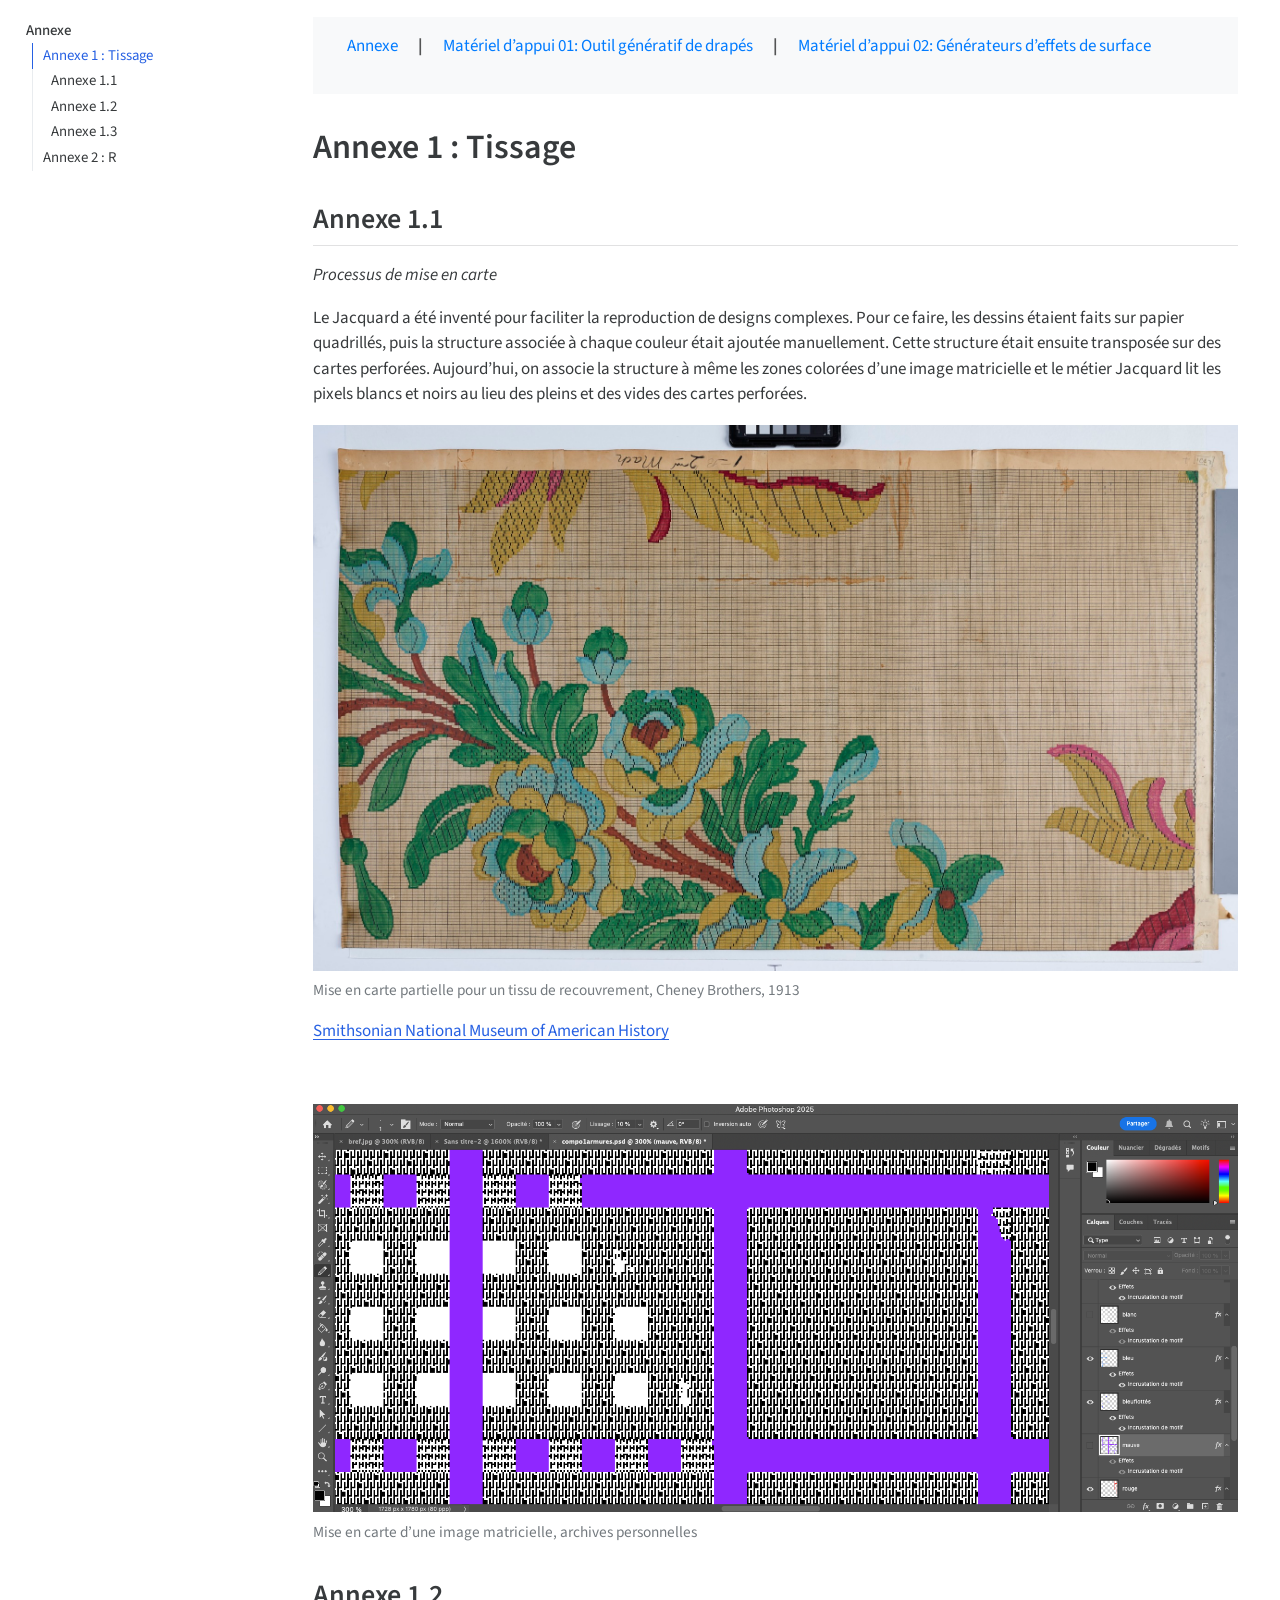
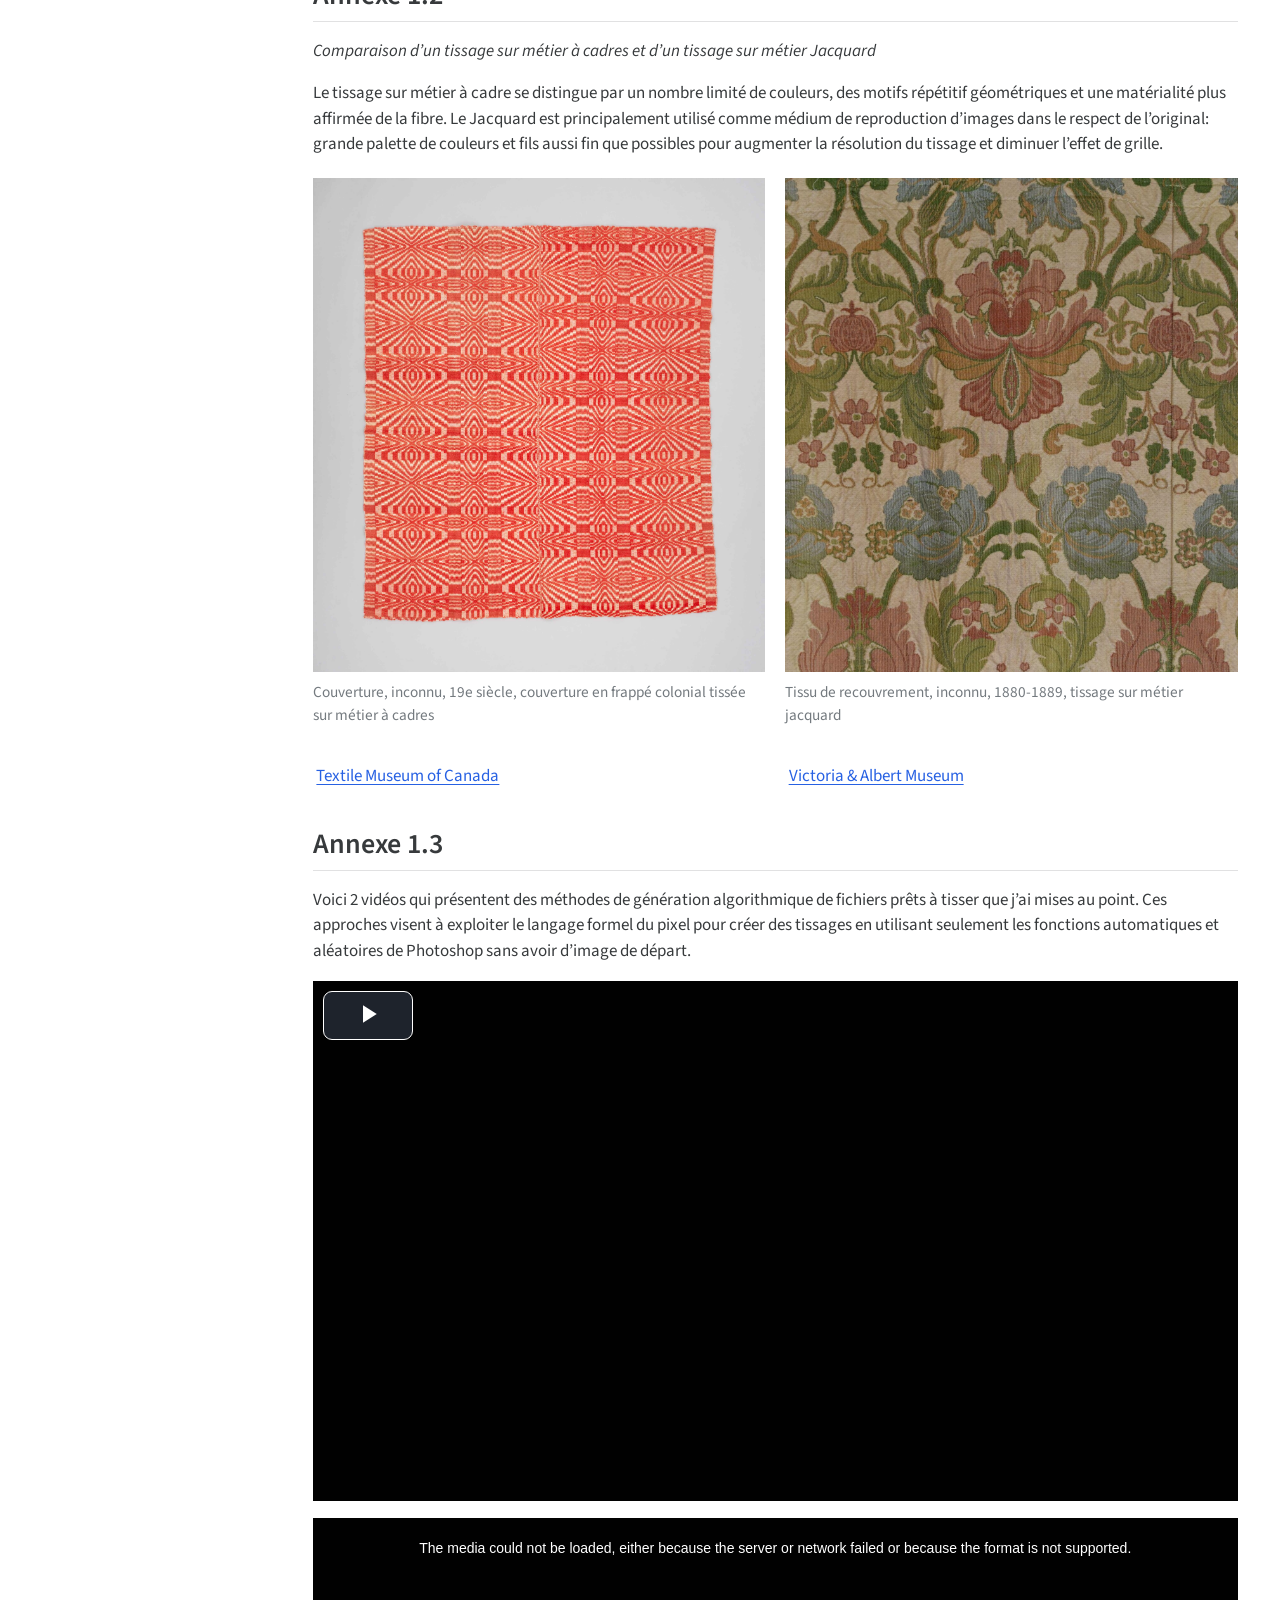
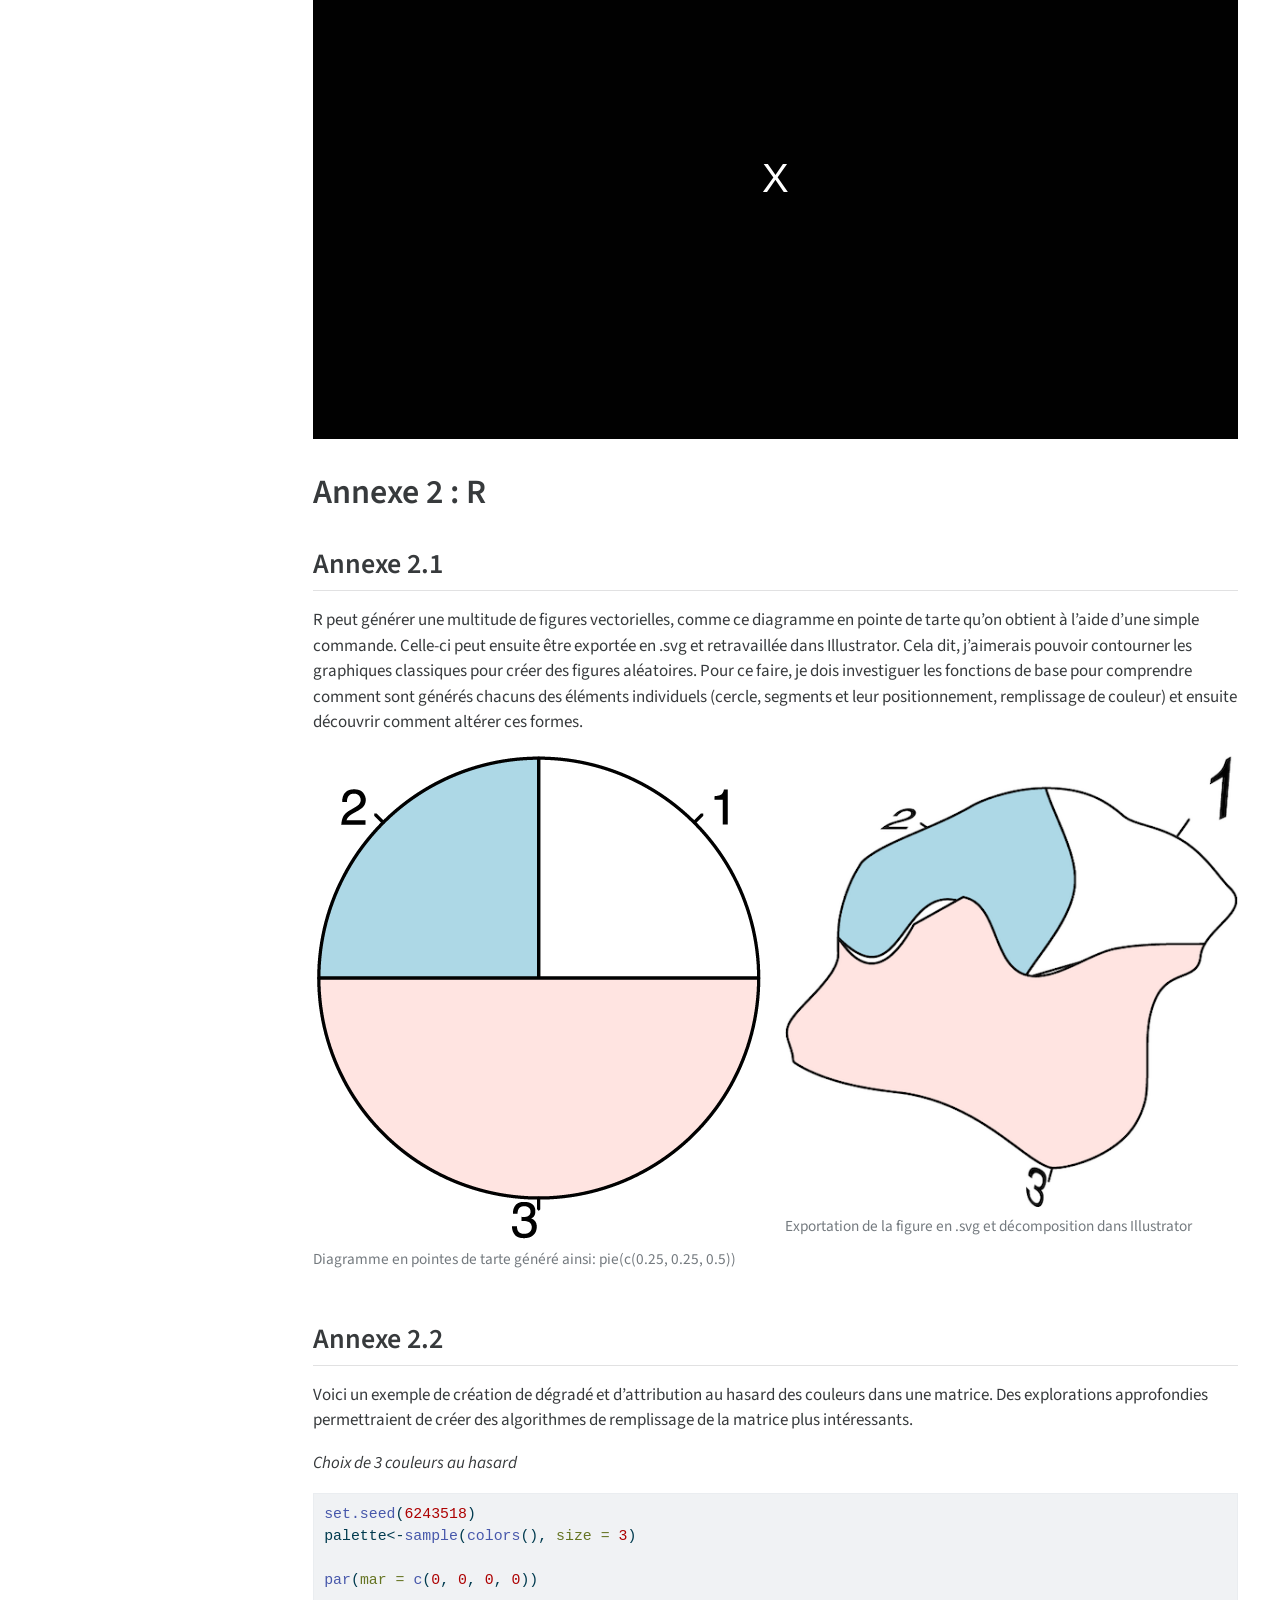
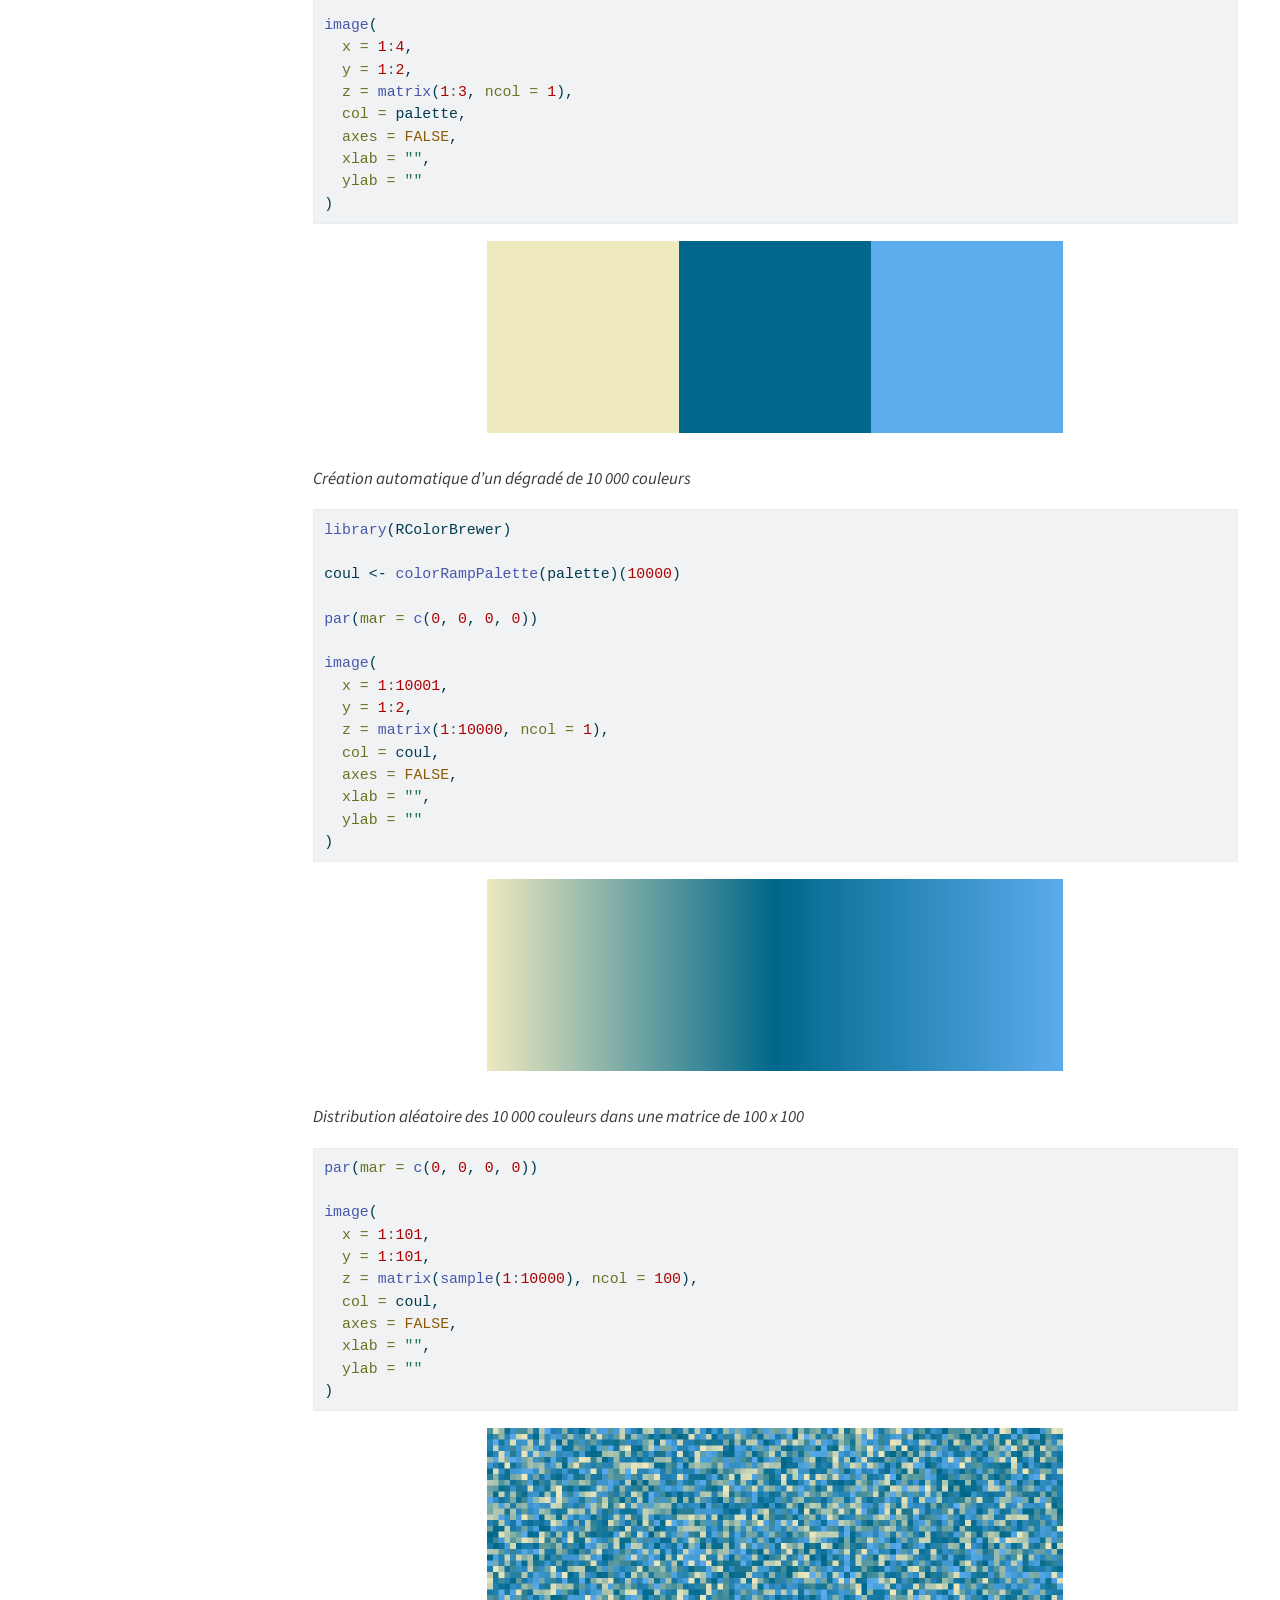
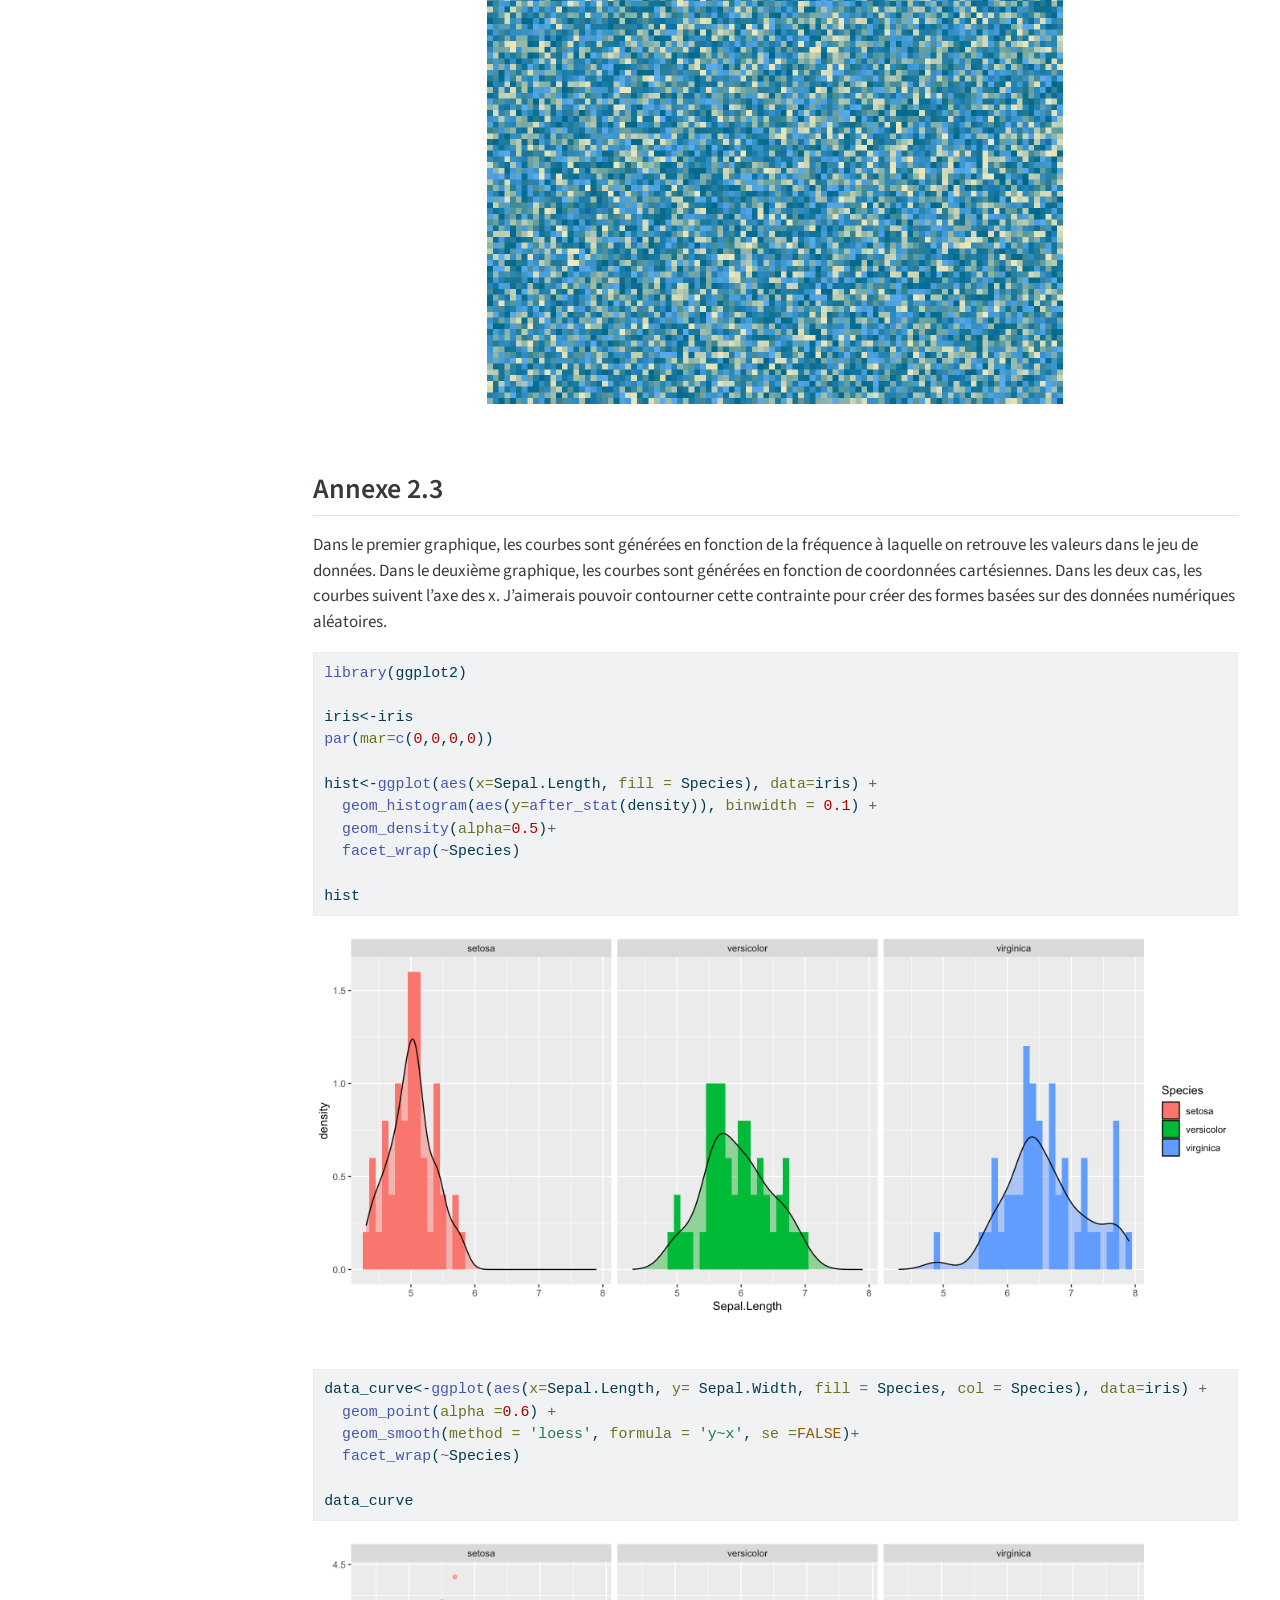
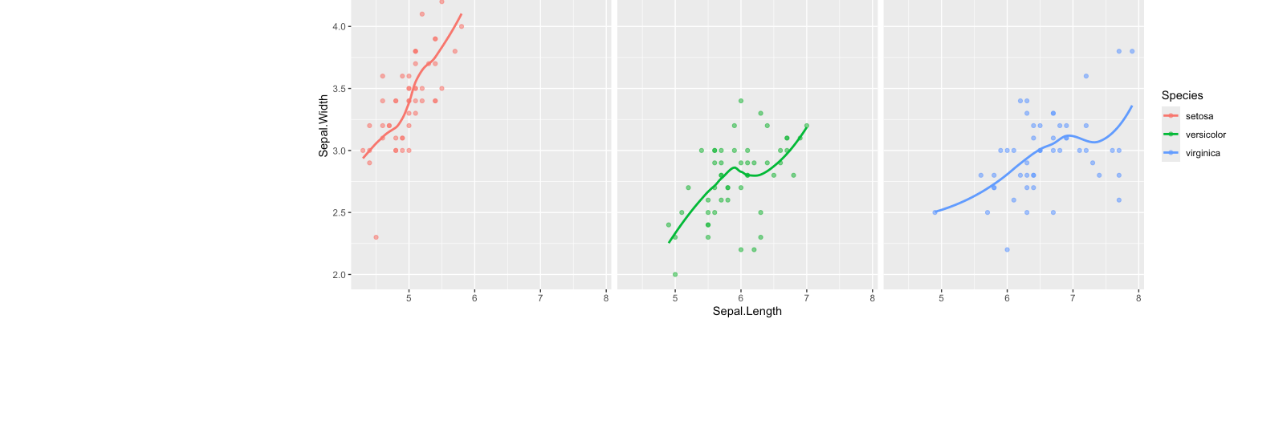
==== index.html @ 29ac8bb2 "2 nouvelles pages" ====
<!DOCTYPE html>
<html xmlns="http://www.w3.org/1999/xhtml" lang="en" xml:lang="en"><head>

<meta charset="utf-8">
<meta name="generator" content="quarto-1.6.42">

<meta name="viewport" content="width=device-width, initial-scale=1.0, user-scalable=yes">


<title>index</title>
<style>
code{white-space: pre-wrap;}
span.smallcaps{font-variant: small-caps;}
div.columns{display: flex; gap: min(4vw, 1.5em);}
div.column{flex: auto; overflow-x: auto;}
div.hanging-indent{margin-left: 1.5em; text-indent: -1.5em;}
ul.task-list{list-style: none;}
ul.task-list li input[type="checkbox"] {
  width: 0.8em;
  margin: 0 0.8em 0.2em -1em; /* quarto-specific, see https://github.com/quarto-dev/quarto-cli/issues/4556 */ 
  vertical-align: middle;
}
/* CSS for syntax highlighting */
pre > code.sourceCode { white-space: pre; position: relative; }
pre > code.sourceCode > span { line-height: 1.25; }
pre > code.sourceCode > span:empty { height: 1.2em; }
.sourceCode { overflow: visible; }
code.sourceCode > span { color: inherit; text-decoration: inherit; }
div.sourceCode { margin: 1em 0; }
pre.sourceCode { margin: 0; }
@media screen {
div.sourceCode { overflow: auto; }
}
@media print {
pre > code.sourceCode { white-space: pre-wrap; }
pre > code.sourceCode > span { display: inline-block; text-indent: -5em; padding-left: 5em; }
}
pre.numberSource code
  { counter-reset: source-line 0; }
pre.numberSource code > span
  { position: relative; left: -4em; counter-increment: source-line; }
pre.numberSource code > span > a:first-child::before
  { content: counter(source-line);
    position: relative; left: -1em; text-align: right; vertical-align: baseline;
    border: none; display: inline-block;
    -webkit-touch-callout: none; -webkit-user-select: none;
    -khtml-user-select: none; -moz-user-select: none;
    -ms-user-select: none; user-select: none;
    padding: 0 4px; width: 4em;
  }
pre.numberSource { margin-left: 3em;  padding-left: 4px; }
div.sourceCode
  {   }
@media screen {
pre > code.sourceCode > span > a:first-child::before { text-decoration: underline; }
}
</style>


<script src="index_files/libs/clipboard/clipboard.min.js"></script>
<script src="index_files/libs/quarto-html/quarto.js"></script>
<script src="index_files/libs/quarto-html/popper.min.js"></script>
<script src="index_files/libs/quarto-html/tippy.umd.min.js"></script>
<script src="index_files/libs/quarto-html/anchor.min.js"></script>
<link href="index_files/libs/quarto-html/tippy.css" rel="stylesheet">
<link href="index_files/libs/quarto-html/quarto-syntax-highlighting-2f5df379a58b258e96c21c0638c20c03.css" rel="stylesheet" id="quarto-text-highlighting-styles">
<script src="index_files/libs/bootstrap/bootstrap.min.js"></script>
<link href="index_files/libs/bootstrap/bootstrap-icons.css" rel="stylesheet">
<link href="index_files/libs/bootstrap/bootstrap-10daa034703793678e481cc8cee6d76f.min.css" rel="stylesheet" append-hash="true" id="quarto-bootstrap" data-mode="light">
<script src="index_files/libs/quarto-contrib/videojs/video.min.js"></script>
<link href="index_files/libs/quarto-contrib/videojs/video-js.css" rel="stylesheet">


<link rel="stylesheet" href="styles.css">
</head>

<body>

<div id="quarto-content" class="page-columns page-rows-contents page-layout-full toc-left">
<div id="quarto-sidebar-toc-left" class="sidebar toc-left">
  <nav id="TOC" role="doc-toc" class="toc-active">
    <h2 id="toc-title">Annexe</h2>
   
  <ul class="collapse">
  <li><a href="#annexe-1-tissage" id="toc-annexe-1-tissage" class="nav-link active" data-scroll-target="#annexe-1-tissage">Annexe 1 : Tissage</a>
  <ul class="collapse">
  <li><a href="#annexe-1.1" id="toc-annexe-1.1" class="nav-link" data-scroll-target="#annexe-1.1">Annexe 1.1</a></li>
  <li><a href="#annexe-1.2" id="toc-annexe-1.2" class="nav-link" data-scroll-target="#annexe-1.2">Annexe 1.2</a></li>
  <li><a href="#annexe-1.3" id="toc-annexe-1.3" class="nav-link" data-scroll-target="#annexe-1.3">Annexe 1.3</a></li>
  </ul></li>
  <li><a href="#annexe-2-r" id="toc-annexe-2-r" class="nav-link" data-scroll-target="#annexe-2-r">Annexe 2 : R</a>
  <ul class="collapse">
  <li><a href="#annexe-2.1" id="toc-annexe-2.1" class="nav-link" data-scroll-target="#annexe-2.1">Annexe 2.1</a></li>
  <li><a href="#annexe-2.2" id="toc-annexe-2.2" class="nav-link" data-scroll-target="#annexe-2.2">Annexe 2.2</a></li>
  <li><a href="#annexe-2.3" id="toc-annexe-2.3" class="nav-link" data-scroll-target="#annexe-2.3">Annexe 2.3</a></li>
  </ul></li>
  </ul>
</nav>
</div>
<div id="quarto-margin-sidebar" class="sidebar margin-sidebar zindex-bottom">
</div>
<main class="content column-page-right" id="quarto-document-content">




<div class="navbar">
<p><a href="index.html">Annexe</a> | <a href="drapes.html">Matériel d’appui 01: Outil génératif de drapés</a> | <a href="motifs.html">Matériel d’appui 02: Générateurs d’effets de surface</a></p>
</div>
<section id="annexe-1-tissage" class="level1">
<h1>Annexe 1 : Tissage</h1>
<section id="annexe-1.1" class="level2">
<h2 class="anchored" data-anchor-id="annexe-1.1">Annexe 1.1</h2>
<p><em>Processus de mise en carte</em></p>
<p>Le Jacquard a été inventé pour faciliter la reproduction de designs complexes. Pour ce faire, les dessins étaient faits sur papier quadrillés, puis la structure associée à chaque couleur était ajoutée manuellement. Cette structure était ensuite transposée sur des cartes perforées. Aujourd’hui, on associe la structure à même les zones colorées d’une image matricielle et le métier Jacquard lit les pixels blancs et noirs au lieu des pleins et des vides des cartes perforées.</p>
<div class="quarto-figure quarto-figure-center">
<figure class="figure">
<p><img src="data/CheneyBrothers_Carton.jpg" class="img-fluid figure-img"></p>
<figcaption>Mise en carte partielle pour un tissu de recouvrement, Cheney Brothers, 1913</figcaption>
</figure>
</div>
<p><a href="https://americanhistory.si.edu/collections/object/nmah_644406" target="_blank">Smithsonian National Museum of American History</a></p>
<p><br></p>
<div class="quarto-figure quarto-figure-center">
<figure class="figure">
<p><img src="data/bref.png" class="img-fluid figure-img"></p>
<figcaption>Mise en carte d’une image matricielle, archives personnelles</figcaption>
</figure>
</div>
</section>
<section id="annexe-1.2" class="level2">
<h2 class="anchored" data-anchor-id="annexe-1.2">Annexe 1.2</h2>
<p><em>Comparaison d’un tissage sur métier à cadres et d’un tissage sur métier Jacquard</em></p>
<p>Le tissage sur métier à cadre se distingue par un nombre limité de couleurs, des motifs répétitif géométriques et une matérialité plus affirmée de la fibre. Le Jacquard est principalement utilisé comme médium de reproduction d’images dans le respect de l’original: grande palette de couleurs et fils aussi fin que possibles pour augmenter la résolution du tissage et diminuer l’effet de grille.</p>
<div>

</div>
<div class="quarto-layout-panel" data-layout-ncol="2">
<div class="quarto-layout-row">
<div class="quarto-layout-cell" style="flex-basis: 50.0%;justify-content: flex-start;">
<div class="quarto-figure quarto-figure-center">
<figure class="figure">
<p><img src="data/overshot.png" class="img-fluid figure-img"></p>
<figcaption>Couverture, inconnu, 19e siècle, couverture en frappé colonial tissée sur métier à cadres</figcaption>
</figure>
</div>
</div>
<div class="quarto-layout-cell" style="flex-basis: 50.0%;justify-content: flex-start;">
<div class="quarto-figure quarto-figure-center">
<figure class="figure">
<p><img src="data/jacquard.jpg" class="img-fluid figure-img"></p>
<figcaption>Tissu de recouvrement, inconnu, 1880-1889, tissage sur métier jacquard</figcaption>
</figure>
</div>
</div>
</div>
</div>
<div>

</div>
<div class="quarto-layout-panel" data-layout-ncol="2">
<div class="quarto-layout-row">
<div class="quarto-layout-cell" style="flex-basis: 50.0%;justify-content: flex-start;">
<p><a href="https://collections.textilemuseum.ca/collection/6618/" target="_blank">Textile Museum of Canada</a></p>
</div>
<div class="quarto-layout-cell" style="flex-basis: 50.0%;justify-content: flex-start;">
<p><a href="https://collections.vam.ac.uk/item/O270823/furnishing-fabric-unknown/" target="_blank">Victoria &amp; Albert Museum</a></p>
</div>
</div>
</div>
</section>
<section id="annexe-1.3" class="level2">
<h2 class="anchored" data-anchor-id="annexe-1.3">Annexe 1.3</h2>
<p>Voici 2 vidéos qui présentent des méthodes de génération algorithmique de fichiers prêts à tisser que j’ai mises au point. Ces approches visent à exploiter le langage formel du pixel pour créer des tissages en utilisant seulement les fonctions automatiques et aléatoires de Photoshop sans avoir d’image de départ.</p>
<div class="quarto-video"><video id="video_shortcode_videojs_video1" class="video-js vjs-default-skin vjs-fluid" controls="" preload="auto" data-setup="{}" title=""><source src="data/bref_algo1.mp4"></video></div>
<div class="quarto-video"><video id="video_shortcode_videojs_video2" class="video-js vjs-default-skin vjs-fluid" controls="" preload="auto" data-setup="{}" title=""><source src="data/bref_algo2.mp4"></video></div>
</section>
</section>
<section id="annexe-2-r" class="level1">
<h1>Annexe 2 : R</h1>
<section id="annexe-2.1" class="level2">
<h2 class="anchored" data-anchor-id="annexe-2.1">Annexe 2.1</h2>
<p>R peut générer une multitude de figures vectorielles, comme ce diagramme en pointe de tarte qu’on obtient à l’aide d’une simple commande. Celle-ci peut ensuite être exportée en .svg et retravaillée dans Illustrator. Cela dit, j’aimerais pouvoir contourner les graphiques classiques pour créer des figures aléatoires. Pour ce faire, je dois investiguer les fonctions de base pour comprendre comment sont générés chacuns des éléments individuels (cercle, segments et leur positionnement, remplissage de couleur) et ensuite découvrir comment altérer ces formes.</p>
<div>

</div>
<div class="quarto-layout-panel" data-layout-ncol="2">
<div class="quarto-layout-row">
<div class="quarto-layout-cell" style="flex-basis: 50.0%;justify-content: flex-start;">
<div class="quarto-figure quarto-figure-center">
<figure class="figure">
<p><img src="data/Rplot_ok.png" class="img-fluid figure-img"></p>
<figcaption>Diagramme en pointes de tarte généré ainsi: pie(c(0.25, 0.25, 0.5))</figcaption>
</figure>
</div>
</div>
<div class="quarto-layout-cell" style="flex-basis: 50.0%;justify-content: flex-start;">
<div class="quarto-figure quarto-figure-center">
<figure class="figure">
<p><img src="data/Rplot.png" class="img-fluid figure-img"></p>
<figcaption>Exportation de la figure en .svg et décomposition dans Illustrator</figcaption>
</figure>
</div>
</div>
</div>
</div>
</section>
<section id="annexe-2.2" class="level2">
<h2 class="anchored" data-anchor-id="annexe-2.2">Annexe 2.2</h2>
<p>Voici un exemple de création de dégradé et d’attribution au hasard des couleurs dans une matrice. Des explorations approfondies permettraient de créer des algorithmes de remplissage de la matrice plus intéressants.</p>
<p><em>Choix de 3 couleurs au hasard</em></p>
<div class="cell" data-layout-align="center">
<div class="sourceCode cell-code" id="cb1"><pre class="sourceCode r code-with-copy"><code class="sourceCode r"><span id="cb1-1"><a href="#cb1-1" aria-hidden="true" tabindex="-1"></a><span class="fu">set.seed</span>(<span class="dv">6243518</span>)</span>
<span id="cb1-2"><a href="#cb1-2" aria-hidden="true" tabindex="-1"></a>palette<span class="ot">&lt;-</span><span class="fu">sample</span>(<span class="fu">colors</span>(), <span class="at">size =</span> <span class="dv">3</span>)</span>
<span id="cb1-3"><a href="#cb1-3" aria-hidden="true" tabindex="-1"></a></span>
<span id="cb1-4"><a href="#cb1-4" aria-hidden="true" tabindex="-1"></a><span class="fu">par</span>(<span class="at">mar =</span> <span class="fu">c</span>(<span class="dv">0</span>, <span class="dv">0</span>, <span class="dv">0</span>, <span class="dv">0</span>))</span>
<span id="cb1-5"><a href="#cb1-5" aria-hidden="true" tabindex="-1"></a></span>
<span id="cb1-6"><a href="#cb1-6" aria-hidden="true" tabindex="-1"></a><span class="fu">image</span>(                              </span>
<span id="cb1-7"><a href="#cb1-7" aria-hidden="true" tabindex="-1"></a>  <span class="at">x =</span> <span class="dv">1</span><span class="sc">:</span><span class="dv">4</span>,   </span>
<span id="cb1-8"><a href="#cb1-8" aria-hidden="true" tabindex="-1"></a>  <span class="at">y =</span> <span class="dv">1</span><span class="sc">:</span><span class="dv">2</span>, </span>
<span id="cb1-9"><a href="#cb1-9" aria-hidden="true" tabindex="-1"></a>  <span class="at">z =</span> <span class="fu">matrix</span>(<span class="dv">1</span><span class="sc">:</span><span class="dv">3</span>, <span class="at">ncol =</span> <span class="dv">1</span>),                                   </span>
<span id="cb1-10"><a href="#cb1-10" aria-hidden="true" tabindex="-1"></a>  <span class="at">col =</span> palette,</span>
<span id="cb1-11"><a href="#cb1-11" aria-hidden="true" tabindex="-1"></a>  <span class="at">axes =</span> <span class="cn">FALSE</span>,</span>
<span id="cb1-12"><a href="#cb1-12" aria-hidden="true" tabindex="-1"></a>  <span class="at">xlab =</span> <span class="st">""</span>, </span>
<span id="cb1-13"><a href="#cb1-13" aria-hidden="true" tabindex="-1"></a>  <span class="at">ylab =</span> <span class="st">""</span></span>
<span id="cb1-14"><a href="#cb1-14" aria-hidden="true" tabindex="-1"></a>)</span></code><button title="Copy to Clipboard" class="code-copy-button"><i class="bi"></i></button></pre></div>
<div class="cell-output-display">
<div class="quarto-figure quarto-figure-center">
<figure class="figure">
<p><img src="index_files/figure-html/unnamed-chunk-1-1.png" class="img-fluid quarto-figure quarto-figure-center figure-img" width="576"></p>
</figure>
</div>
</div>
</div>
<p><em>Création automatique d’un dégradé de 10 000 couleurs</em></p>
<div class="cell" data-layout-align="center">
<div class="sourceCode cell-code" id="cb2"><pre class="sourceCode r code-with-copy"><code class="sourceCode r"><span id="cb2-1"><a href="#cb2-1" aria-hidden="true" tabindex="-1"></a><span class="fu">library</span>(RColorBrewer)</span>
<span id="cb2-2"><a href="#cb2-2" aria-hidden="true" tabindex="-1"></a></span>
<span id="cb2-3"><a href="#cb2-3" aria-hidden="true" tabindex="-1"></a>coul <span class="ot">&lt;-</span> <span class="fu">colorRampPalette</span>(palette)(<span class="dv">10000</span>)</span>
<span id="cb2-4"><a href="#cb2-4" aria-hidden="true" tabindex="-1"></a></span>
<span id="cb2-5"><a href="#cb2-5" aria-hidden="true" tabindex="-1"></a><span class="fu">par</span>(<span class="at">mar =</span> <span class="fu">c</span>(<span class="dv">0</span>, <span class="dv">0</span>, <span class="dv">0</span>, <span class="dv">0</span>))</span>
<span id="cb2-6"><a href="#cb2-6" aria-hidden="true" tabindex="-1"></a></span>
<span id="cb2-7"><a href="#cb2-7" aria-hidden="true" tabindex="-1"></a><span class="fu">image</span>(                              </span>
<span id="cb2-8"><a href="#cb2-8" aria-hidden="true" tabindex="-1"></a>  <span class="at">x =</span> <span class="dv">1</span><span class="sc">:</span><span class="dv">10001</span>,   </span>
<span id="cb2-9"><a href="#cb2-9" aria-hidden="true" tabindex="-1"></a>  <span class="at">y =</span> <span class="dv">1</span><span class="sc">:</span><span class="dv">2</span>, </span>
<span id="cb2-10"><a href="#cb2-10" aria-hidden="true" tabindex="-1"></a>  <span class="at">z =</span> <span class="fu">matrix</span>(<span class="dv">1</span><span class="sc">:</span><span class="dv">10000</span>, <span class="at">ncol =</span> <span class="dv">1</span>),                                  </span>
<span id="cb2-11"><a href="#cb2-11" aria-hidden="true" tabindex="-1"></a>  <span class="at">col =</span> coul,</span>
<span id="cb2-12"><a href="#cb2-12" aria-hidden="true" tabindex="-1"></a>  <span class="at">axes =</span> <span class="cn">FALSE</span>,</span>
<span id="cb2-13"><a href="#cb2-13" aria-hidden="true" tabindex="-1"></a>  <span class="at">xlab =</span> <span class="st">""</span>, </span>
<span id="cb2-14"><a href="#cb2-14" aria-hidden="true" tabindex="-1"></a>  <span class="at">ylab =</span> <span class="st">""</span></span>
<span id="cb2-15"><a href="#cb2-15" aria-hidden="true" tabindex="-1"></a>)</span></code><button title="Copy to Clipboard" class="code-copy-button"><i class="bi"></i></button></pre></div>
<div class="cell-output-display">
<div class="quarto-figure quarto-figure-center">
<figure class="figure">
<p><img src="index_files/figure-html/unnamed-chunk-2-1.png" class="img-fluid quarto-figure quarto-figure-center figure-img" width="576"></p>
</figure>
</div>
</div>
</div>
<p><em>Distribution aléatoire des 10 000 couleurs dans une matrice de 100 x 100</em></p>
<div class="cell" data-layout-align="center">
<div class="sourceCode cell-code" id="cb3"><pre class="sourceCode r code-with-copy"><code class="sourceCode r"><span id="cb3-1"><a href="#cb3-1" aria-hidden="true" tabindex="-1"></a><span class="fu">par</span>(<span class="at">mar =</span> <span class="fu">c</span>(<span class="dv">0</span>, <span class="dv">0</span>, <span class="dv">0</span>, <span class="dv">0</span>))</span>
<span id="cb3-2"><a href="#cb3-2" aria-hidden="true" tabindex="-1"></a></span>
<span id="cb3-3"><a href="#cb3-3" aria-hidden="true" tabindex="-1"></a><span class="fu">image</span>(                              </span>
<span id="cb3-4"><a href="#cb3-4" aria-hidden="true" tabindex="-1"></a>  <span class="at">x =</span> <span class="dv">1</span><span class="sc">:</span><span class="dv">101</span>,   </span>
<span id="cb3-5"><a href="#cb3-5" aria-hidden="true" tabindex="-1"></a>  <span class="at">y =</span> <span class="dv">1</span><span class="sc">:</span><span class="dv">101</span>, </span>
<span id="cb3-6"><a href="#cb3-6" aria-hidden="true" tabindex="-1"></a>  <span class="at">z =</span> <span class="fu">matrix</span>(<span class="fu">sample</span>(<span class="dv">1</span><span class="sc">:</span><span class="dv">10000</span>), <span class="at">ncol =</span> <span class="dv">100</span>),                                  </span>
<span id="cb3-7"><a href="#cb3-7" aria-hidden="true" tabindex="-1"></a>  <span class="at">col =</span> coul,</span>
<span id="cb3-8"><a href="#cb3-8" aria-hidden="true" tabindex="-1"></a>  <span class="at">axes =</span> <span class="cn">FALSE</span>,</span>
<span id="cb3-9"><a href="#cb3-9" aria-hidden="true" tabindex="-1"></a>  <span class="at">xlab =</span> <span class="st">""</span>, </span>
<span id="cb3-10"><a href="#cb3-10" aria-hidden="true" tabindex="-1"></a>  <span class="at">ylab =</span> <span class="st">""</span></span>
<span id="cb3-11"><a href="#cb3-11" aria-hidden="true" tabindex="-1"></a>)</span></code><button title="Copy to Clipboard" class="code-copy-button"><i class="bi"></i></button></pre></div>
<div class="cell-output-display">
<div class="quarto-figure quarto-figure-center">
<figure class="figure">
<p><img src="index_files/figure-html/unnamed-chunk-3-1.png" class="img-fluid quarto-figure quarto-figure-center figure-img" width="576"></p>
</figure>
</div>
</div>
</div>
</section>
<section id="annexe-2.3" class="level2">
<h2 class="anchored" data-anchor-id="annexe-2.3">Annexe 2.3</h2>
<p>Dans le premier graphique, les courbes sont générées en fonction de la fréquence à laquelle on retrouve les valeurs dans le jeu de données. Dans le deuxième graphique, les courbes sont générées en fonction de coordonnées cartésiennes. Dans les deux cas, les courbes suivent l’axe des x. J’aimerais pouvoir contourner cette contrainte pour créer des formes basées sur des données numériques aléatoires.</p>
<div class="cell" data-layout-align="center">
<div class="sourceCode cell-code" id="cb4"><pre class="sourceCode r code-with-copy"><code class="sourceCode r"><span id="cb4-1"><a href="#cb4-1" aria-hidden="true" tabindex="-1"></a><span class="fu">library</span>(ggplot2)</span>
<span id="cb4-2"><a href="#cb4-2" aria-hidden="true" tabindex="-1"></a></span>
<span id="cb4-3"><a href="#cb4-3" aria-hidden="true" tabindex="-1"></a>iris<span class="ot">&lt;-</span>iris</span>
<span id="cb4-4"><a href="#cb4-4" aria-hidden="true" tabindex="-1"></a><span class="fu">par</span>(<span class="at">mar=</span><span class="fu">c</span>(<span class="dv">0</span>,<span class="dv">0</span>,<span class="dv">0</span>,<span class="dv">0</span>))</span>
<span id="cb4-5"><a href="#cb4-5" aria-hidden="true" tabindex="-1"></a></span>
<span id="cb4-6"><a href="#cb4-6" aria-hidden="true" tabindex="-1"></a>hist<span class="ot">&lt;-</span><span class="fu">ggplot</span>(<span class="fu">aes</span>(<span class="at">x=</span>Sepal.Length, <span class="at">fill =</span> Species), <span class="at">data=</span>iris) <span class="sc">+</span></span>
<span id="cb4-7"><a href="#cb4-7" aria-hidden="true" tabindex="-1"></a>  <span class="fu">geom_histogram</span>(<span class="fu">aes</span>(<span class="at">y=</span><span class="fu">after_stat</span>(density)), <span class="at">binwidth =</span> <span class="fl">0.1</span>) <span class="sc">+</span> </span>
<span id="cb4-8"><a href="#cb4-8" aria-hidden="true" tabindex="-1"></a>  <span class="fu">geom_density</span>(<span class="at">alpha=</span><span class="fl">0.5</span>)<span class="sc">+</span></span>
<span id="cb4-9"><a href="#cb4-9" aria-hidden="true" tabindex="-1"></a>  <span class="fu">facet_wrap</span>(<span class="sc">~</span>Species)</span>
<span id="cb4-10"><a href="#cb4-10" aria-hidden="true" tabindex="-1"></a></span>
<span id="cb4-11"><a href="#cb4-11" aria-hidden="true" tabindex="-1"></a>hist</span></code><button title="Copy to Clipboard" class="code-copy-button"><i class="bi"></i></button></pre></div>
<div class="cell-output-display">
<div class="quarto-figure quarto-figure-center">
<figure class="figure">
<p><img src="index_files/figure-html/unnamed-chunk-4-1.png" class="img-fluid quarto-figure quarto-figure-center figure-img" width="1152"></p>
</figure>
</div>
</div>
<div class="sourceCode cell-code" id="cb5"><pre class="sourceCode r code-with-copy"><code class="sourceCode r"><span id="cb5-1"><a href="#cb5-1" aria-hidden="true" tabindex="-1"></a>data_curve<span class="ot">&lt;-</span><span class="fu">ggplot</span>(<span class="fu">aes</span>(<span class="at">x=</span>Sepal.Length, <span class="at">y=</span> Sepal.Width, <span class="at">fill =</span> Species, <span class="at">col =</span> Species), <span class="at">data=</span>iris) <span class="sc">+</span></span>
<span id="cb5-2"><a href="#cb5-2" aria-hidden="true" tabindex="-1"></a>  <span class="fu">geom_point</span>(<span class="at">alpha =</span><span class="fl">0.6</span>) <span class="sc">+</span></span>
<span id="cb5-3"><a href="#cb5-3" aria-hidden="true" tabindex="-1"></a>  <span class="fu">geom_smooth</span>(<span class="at">method =</span> <span class="st">'loess'</span>, <span class="at">formula =</span> <span class="st">'y~x'</span>, <span class="at">se =</span><span class="cn">FALSE</span>)<span class="sc">+</span></span>
<span id="cb5-4"><a href="#cb5-4" aria-hidden="true" tabindex="-1"></a>  <span class="fu">facet_wrap</span>(<span class="sc">~</span>Species)</span>
<span id="cb5-5"><a href="#cb5-5" aria-hidden="true" tabindex="-1"></a></span>
<span id="cb5-6"><a href="#cb5-6" aria-hidden="true" tabindex="-1"></a>data_curve</span></code><button title="Copy to Clipboard" class="code-copy-button"><i class="bi"></i></button></pre></div>
<div class="cell-output-display">
<div class="quarto-figure quarto-figure-center">
<figure class="figure">
<p><img src="index_files/figure-html/unnamed-chunk-4-2.png" class="img-fluid quarto-figure quarto-figure-center figure-img" width="1152"></p>
</figure>
</div>
</div>
</div>
</section>
</section>

</main>
<!-- /main column -->
<script id="quarto-html-after-body" type="application/javascript">
window.document.addEventListener("DOMContentLoaded", function (event) {
  const toggleBodyColorMode = (bsSheetEl) => {
    const mode = bsSheetEl.getAttribute("data-mode");
    const bodyEl = window.document.querySelector("body");
    if (mode === "dark") {
      bodyEl.classList.add("quarto-dark");
      bodyEl.classList.remove("quarto-light");
    } else {
      bodyEl.classList.add("quarto-light");
      bodyEl.classList.remove("quarto-dark");
    }
  }
  const toggleBodyColorPrimary = () => {
    const bsSheetEl = window.document.querySelector("link#quarto-bootstrap");
    if (bsSheetEl) {
      toggleBodyColorMode(bsSheetEl);
    }
  }
  toggleBodyColorPrimary();  
  const icon = "";
  const anchorJS = new window.AnchorJS();
  anchorJS.options = {
    placement: 'right',
    icon: icon
  };
  anchorJS.add('.anchored');
  const isCodeAnnotation = (el) => {
    for (const clz of el.classList) {
      if (clz.startsWith('code-annotation-')) {                     
        return true;
      }
    }
    return false;
  }
  const onCopySuccess = function(e) {
    // button target
    const button = e.trigger;
    // don't keep focus
    button.blur();
    // flash "checked"
    button.classList.add('code-copy-button-checked');
    var currentTitle = button.getAttribute("title");
    button.setAttribute("title", "Copied!");
    let tooltip;
    if (window.bootstrap) {
      button.setAttribute("data-bs-toggle", "tooltip");
      button.setAttribute("data-bs-placement", "left");
      button.setAttribute("data-bs-title", "Copied!");
      tooltip = new bootstrap.Tooltip(button, 
        { trigger: "manual", 
          customClass: "code-copy-button-tooltip",
          offset: [0, -8]});
      tooltip.show();    
    }
    setTimeout(function() {
      if (tooltip) {
        tooltip.hide();
        button.removeAttribute("data-bs-title");
        button.removeAttribute("data-bs-toggle");
        button.removeAttribute("data-bs-placement");
      }
      button.setAttribute("title", currentTitle);
      button.classList.remove('code-copy-button-checked');
    }, 1000);
    // clear code selection
    e.clearSelection();
  }
  const getTextToCopy = function(trigger) {
      const codeEl = trigger.previousElementSibling.cloneNode(true);
      for (const childEl of codeEl.children) {
        if (isCodeAnnotation(childEl)) {
          childEl.remove();
        }
      }
      return codeEl.innerText;
  }
  const clipboard = new window.ClipboardJS('.code-copy-button:not([data-in-quarto-modal])', {
    text: getTextToCopy
  });
  clipboard.on('success', onCopySuccess);
  if (window.document.getElementById('quarto-embedded-source-code-modal')) {
    const clipboardModal = new window.ClipboardJS('.code-copy-button[data-in-quarto-modal]', {
      text: getTextToCopy,
      container: window.document.getElementById('quarto-embedded-source-code-modal')
    });
    clipboardModal.on('success', onCopySuccess);
  }
    var localhostRegex = new RegExp(/^(?:http|https):\/\/localhost\:?[0-9]*\//);
    var mailtoRegex = new RegExp(/^mailto:/);
      var filterRegex = new RegExp('/' + window.location.host + '/');
    var isInternal = (href) => {
        return filterRegex.test(href) || localhostRegex.test(href) || mailtoRegex.test(href);
    }
    // Inspect non-navigation links and adorn them if external
 	var links = window.document.querySelectorAll('a[href]:not(.nav-link):not(.navbar-brand):not(.toc-action):not(.sidebar-link):not(.sidebar-item-toggle):not(.pagination-link):not(.no-external):not([aria-hidden]):not(.dropdown-item):not(.quarto-navigation-tool):not(.about-link)');
    for (var i=0; i<links.length; i++) {
      const link = links[i];
      if (!isInternal(link.href)) {
        // undo the damage that might have been done by quarto-nav.js in the case of
        // links that we want to consider external
        if (link.dataset.originalHref !== undefined) {
          link.href = link.dataset.originalHref;
        }
      }
    }
  function tippyHover(el, contentFn, onTriggerFn, onUntriggerFn) {
    const config = {
      allowHTML: true,
      maxWidth: 500,
      delay: 100,
      arrow: false,
      appendTo: function(el) {
          return el.parentElement;
      },
      interactive: true,
      interactiveBorder: 10,
      theme: 'quarto',
      placement: 'bottom-start',
    };
    if (contentFn) {
      config.content = contentFn;
    }
    if (onTriggerFn) {
      config.onTrigger = onTriggerFn;
    }
    if (onUntriggerFn) {
      config.onUntrigger = onUntriggerFn;
    }
    window.tippy(el, config); 
  }
  const noterefs = window.document.querySelectorAll('a[role="doc-noteref"]');
  for (var i=0; i<noterefs.length; i++) {
    const ref = noterefs[i];
    tippyHover(ref, function() {
      // use id or data attribute instead here
      let href = ref.getAttribute('data-footnote-href') || ref.getAttribute('href');
      try { href = new URL(href).hash; } catch {}
      const id = href.replace(/^#\/?/, "");
      const note = window.document.getElementById(id);
      if (note) {
        return note.innerHTML;
      } else {
        return "";
      }
    });
  }
  const xrefs = window.document.querySelectorAll('a.quarto-xref');
  const processXRef = (id, note) => {
    // Strip column container classes
    const stripColumnClz = (el) => {
      el.classList.remove("page-full", "page-columns");
      if (el.children) {
        for (const child of el.children) {
          stripColumnClz(child);
        }
      }
    }
    stripColumnClz(note)
    if (id === null || id.startsWith('sec-')) {
      // Special case sections, only their first couple elements
      const container = document.createElement("div");
      if (note.children && note.children.length > 2) {
        container.appendChild(note.children[0].cloneNode(true));
        for (let i = 1; i < note.children.length; i++) {
          const child = note.children[i];
          if (child.tagName === "P" && child.innerText === "") {
            continue;
          } else {
            container.appendChild(child.cloneNode(true));
            break;
          }
        }
        if (window.Quarto?.typesetMath) {
          window.Quarto.typesetMath(container);
        }
        return container.innerHTML
      } else {
        if (window.Quarto?.typesetMath) {
          window.Quarto.typesetMath(note);
        }
        return note.innerHTML;
      }
    } else {
      // Remove any anchor links if they are present
      const anchorLink = note.querySelector('a.anchorjs-link');
      if (anchorLink) {
        anchorLink.remove();
      }
      if (window.Quarto?.typesetMath) {
        window.Quarto.typesetMath(note);
      }
      if (note.classList.contains("callout")) {
        return note.outerHTML;
      } else {
        return note.innerHTML;
      }
    }
  }
  for (var i=0; i<xrefs.length; i++) {
    const xref = xrefs[i];
    tippyHover(xref, undefined, function(instance) {
      instance.disable();
      let url = xref.getAttribute('href');
      let hash = undefined; 
      if (url.startsWith('#')) {
        hash = url;
      } else {
        try { hash = new URL(url).hash; } catch {}
      }
      if (hash) {
        const id = hash.replace(/^#\/?/, "");
        const note = window.document.getElementById(id);
        if (note !== null) {
          try {
            const html = processXRef(id, note.cloneNode(true));
            instance.setContent(html);
          } finally {
            instance.enable();
            instance.show();
          }
        } else {
          // See if we can fetch this
          fetch(url.split('#')[0])
          .then(res => res.text())
          .then(html => {
            const parser = new DOMParser();
            const htmlDoc = parser.parseFromString(html, "text/html");
            const note = htmlDoc.getElementById(id);
            if (note !== null) {
              const html = processXRef(id, note);
              instance.setContent(html);
            } 
          }).finally(() => {
            instance.enable();
            instance.show();
          });
        }
      } else {
        // See if we can fetch a full url (with no hash to target)
        // This is a special case and we should probably do some content thinning / targeting
        fetch(url)
        .then(res => res.text())
        .then(html => {
          const parser = new DOMParser();
          const htmlDoc = parser.parseFromString(html, "text/html");
          const note = htmlDoc.querySelector('main.content');
          if (note !== null) {
            // This should only happen for chapter cross references
            // (since there is no id in the URL)
            // remove the first header
            if (note.children.length > 0 && note.children[0].tagName === "HEADER") {
              note.children[0].remove();
            }
            const html = processXRef(null, note);
            instance.setContent(html);
          } 
        }).finally(() => {
          instance.enable();
          instance.show();
        });
      }
    }, function(instance) {
    });
  }
      let selectedAnnoteEl;
      const selectorForAnnotation = ( cell, annotation) => {
        let cellAttr = 'data-code-cell="' + cell + '"';
        let lineAttr = 'data-code-annotation="' +  annotation + '"';
        const selector = 'span[' + cellAttr + '][' + lineAttr + ']';
        return selector;
      }
      const selectCodeLines = (annoteEl) => {
        const doc = window.document;
        const targetCell = annoteEl.getAttribute("data-target-cell");
        const targetAnnotation = annoteEl.getAttribute("data-target-annotation");
        const annoteSpan = window.document.querySelector(selectorForAnnotation(targetCell, targetAnnotation));
        const lines = annoteSpan.getAttribute("data-code-lines").split(",");
        const lineIds = lines.map((line) => {
          return targetCell + "-" + line;
        })
        let top = null;
        let height = null;
        let parent = null;
        if (lineIds.length > 0) {
            //compute the position of the single el (top and bottom and make a div)
            const el = window.document.getElementById(lineIds[0]);
            top = el.offsetTop;
            height = el.offsetHeight;
            parent = el.parentElement.parentElement;
          if (lineIds.length > 1) {
            const lastEl = window.document.getElementById(lineIds[lineIds.length - 1]);
            const bottom = lastEl.offsetTop + lastEl.offsetHeight;
            height = bottom - top;
          }
          if (top !== null && height !== null && parent !== null) {
            // cook up a div (if necessary) and position it 
            let div = window.document.getElementById("code-annotation-line-highlight");
            if (div === null) {
              div = window.document.createElement("div");
              div.setAttribute("id", "code-annotation-line-highlight");
              div.style.position = 'absolute';
              parent.appendChild(div);
            }
            div.style.top = top - 2 + "px";
            div.style.height = height + 4 + "px";
            div.style.left = 0;
            let gutterDiv = window.document.getElementById("code-annotation-line-highlight-gutter");
            if (gutterDiv === null) {
              gutterDiv = window.document.createElement("div");
              gutterDiv.setAttribute("id", "code-annotation-line-highlight-gutter");
              gutterDiv.style.position = 'absolute';
              const codeCell = window.document.getElementById(targetCell);
              const gutter = codeCell.querySelector('.code-annotation-gutter');
              gutter.appendChild(gutterDiv);
            }
            gutterDiv.style.top = top - 2 + "px";
            gutterDiv.style.height = height + 4 + "px";
          }
          selectedAnnoteEl = annoteEl;
        }
      };
      const unselectCodeLines = () => {
        const elementsIds = ["code-annotation-line-highlight", "code-annotation-line-highlight-gutter"];
        elementsIds.forEach((elId) => {
          const div = window.document.getElementById(elId);
          if (div) {
            div.remove();
          }
        });
        selectedAnnoteEl = undefined;
      };
        // Handle positioning of the toggle
    window.addEventListener(
      "resize",
      throttle(() => {
        elRect = undefined;
        if (selectedAnnoteEl) {
          selectCodeLines(selectedAnnoteEl);
        }
      }, 10)
    );
    function throttle(fn, ms) {
    let throttle = false;
    let timer;
      return (...args) => {
        if(!throttle) { // first call gets through
            fn.apply(this, args);
            throttle = true;
        } else { // all the others get throttled
            if(timer) clearTimeout(timer); // cancel #2
            timer = setTimeout(() => {
              fn.apply(this, args);
              timer = throttle = false;
            }, ms);
        }
      };
    }
      // Attach click handler to the DT
      const annoteDls = window.document.querySelectorAll('dt[data-target-cell]');
      for (const annoteDlNode of annoteDls) {
        annoteDlNode.addEventListener('click', (event) => {
          const clickedEl = event.target;
          if (clickedEl !== selectedAnnoteEl) {
            unselectCodeLines();
            const activeEl = window.document.querySelector('dt[data-target-cell].code-annotation-active');
            if (activeEl) {
              activeEl.classList.remove('code-annotation-active');
            }
            selectCodeLines(clickedEl);
            clickedEl.classList.add('code-annotation-active');
          } else {
            // Unselect the line
            unselectCodeLines();
            clickedEl.classList.remove('code-annotation-active');
          }
        });
      }
  const findCites = (el) => {
    const parentEl = el.parentElement;
    if (parentEl) {
      const cites = parentEl.dataset.cites;
      if (cites) {
        return {
          el,
          cites: cites.split(' ')
        };
      } else {
        return findCites(el.parentElement)
      }
    } else {
      return undefined;
    }
  };
  var bibliorefs = window.document.querySelectorAll('a[role="doc-biblioref"]');
  for (var i=0; i<bibliorefs.length; i++) {
    const ref = bibliorefs[i];
    const citeInfo = findCites(ref);
    if (citeInfo) {
      tippyHover(citeInfo.el, function() {
        var popup = window.document.createElement('div');
        citeInfo.cites.forEach(function(cite) {
          var citeDiv = window.document.createElement('div');
          citeDiv.classList.add('hanging-indent');
          citeDiv.classList.add('csl-entry');
          var biblioDiv = window.document.getElementById('ref-' + cite);
          if (biblioDiv) {
            citeDiv.innerHTML = biblioDiv.innerHTML;
          }
          popup.appendChild(citeDiv);
        });
        return popup.innerHTML;
      });
    }
  }
});
</script>
</div> <!-- /content -->
<script>videojs(video_shortcode_videojs_video1);</script>
<script>videojs(video_shortcode_videojs_video2);</script>




</body></html>
---- index_files/libs/quarto-html/tippy.css ----
.tippy-box[data-animation=fade][data-state=hidden]{opacity:0}[data-tippy-root]{max-width:calc(100vw - 10px)}.tippy-box{position:relative;background-color:#333;color:#fff;border-radius:4px;font-size:14px;line-height:1.4;white-space:normal;outline:0;transition-property:transform,visibility,opacity}.tippy-box[data-placement^=top]>.tippy-arrow{bottom:0}.tippy-box[data-placement^=top]>.tippy-arrow:before{bottom:-7px;left:0;border-width:8px 8px 0;border-top-color:initial;transform-origin:center top}.tippy-box[data-placement^=bottom]>.tippy-arrow{top:0}.tippy-box[data-placement^=bottom]>.tippy-arrow:before{top:-7px;left:0;border-width:0 8px 8px;border-bottom-color:initial;transform-origin:center bottom}.tippy-box[data-placement^=left]>.tippy-arrow{right:0}.tippy-box[data-placement^=left]>.tippy-arrow:before{border-width:8px 0 8px 8px;border-left-color:initial;right:-7px;transform-origin:center left}.tippy-box[data-placement^=right]>.tippy-arrow{left:0}.tippy-box[data-placement^=right]>.tippy-arrow:before{left:-7px;border-width:8px 8px 8px 0;border-right-color:initial;transform-origin:center right}.tippy-box[data-inertia][data-state=visible]{transition-timing-function:cubic-bezier(.54,1.5,.38,1.11)}.tippy-arrow{width:16px;height:16px;color:#333}.tippy-arrow:before{content:"";position:absolute;border-color:transparent;border-style:solid}.tippy-content{position:relative;padding:5px 9px;z-index:1}
---- index_files/libs/quarto-html/quarto-syntax-highlighting-2f5df379a58b258e96c21c0638c20c03.css ----
/* quarto syntax highlight colors */
:root {
  --quarto-hl-ot-color: #003B4F;
  --quarto-hl-at-color: #657422;
  --quarto-hl-ss-color: #20794D;
  --quarto-hl-an-color: #5E5E5E;
  --quarto-hl-fu-color: #4758AB;
  --quarto-hl-st-color: #20794D;
  --quarto-hl-cf-color: #003B4F;
  --quarto-hl-op-color: #5E5E5E;
  --quarto-hl-er-color: #AD0000;
  --quarto-hl-bn-color: #AD0000;
  --quarto-hl-al-color: #AD0000;
  --quarto-hl-va-color: #111111;
  --quarto-hl-bu-color: inherit;
  --quarto-hl-ex-color: inherit;
  --quarto-hl-pp-color: #AD0000;
  --quarto-hl-in-color: #5E5E5E;
  --quarto-hl-vs-color: #20794D;
  --quarto-hl-wa-color: #5E5E5E;
  --quarto-hl-do-color: #5E5E5E;
  --quarto-hl-im-color: #00769E;
  --quarto-hl-ch-color: #20794D;
  --quarto-hl-dt-color: #AD0000;
  --quarto-hl-fl-color: #AD0000;
  --quarto-hl-co-color: #5E5E5E;
  --quarto-hl-cv-color: #5E5E5E;
  --quarto-hl-cn-color: #8f5902;
  --quarto-hl-sc-color: #5E5E5E;
  --quarto-hl-dv-color: #AD0000;
  --quarto-hl-kw-color: #003B4F;
}

/* other quarto variables */
:root {
  --quarto-font-monospace: SFMono-Regular, Menlo, Monaco, Consolas, "Liberation Mono", "Courier New", monospace;
}

pre > code.sourceCode > span {
  color: #003B4F;
}

code span {
  color: #003B4F;
}

code.sourceCode > span {
  color: #003B4F;
}

div.sourceCode,
div.sourceCode pre.sourceCode {
  color: #003B4F;
}

code span.ot {
  color: #003B4F;
  font-style: inherit;
}

code span.at {
  color: #657422;
  font-style: inherit;
}

code span.ss {
  color: #20794D;
  font-style: inherit;
}

code span.an {
  color: #5E5E5E;
  font-style: inherit;
}

code span.fu {
  color: #4758AB;
  font-style: inherit;
}

code span.st {
  color: #20794D;
  font-style: inherit;
}

code span.cf {
  color: #003B4F;
  font-weight: bold;
  font-style: inherit;
}

code span.op {
  color: #5E5E5E;
  font-style: inherit;
}

code span.er {
  color: #AD0000;
  font-style: inherit;
}

code span.bn {
  color: #AD0000;
  font-style: inherit;
}

code span.al {
  color: #AD0000;
  font-style: inherit;
}

code span.va {
  color: #111111;
  font-style: inherit;
}

code span.bu {
  font-style: inherit;
}

code span.ex {
  font-style: inherit;
}

code span.pp {
  color: #AD0000;
  font-style: inherit;
}

code span.in {
  color: #5E5E5E;
  font-style: inherit;
}

code span.vs {
  color: #20794D;
  font-style: inherit;
}

code span.wa {
  color: #5E5E5E;
  font-style: italic;
}

code span.do {
  color: #5E5E5E;
  font-style: italic;
}

code span.im {
  color: #00769E;
  font-style: inherit;
}

code span.ch {
  color: #20794D;
  font-style: inherit;
}

code span.dt {
  color: #AD0000;
  font-style: inherit;
}

code span.fl {
  color: #AD0000;
  font-style: inherit;
}

code span.co {
  color: #5E5E5E;
  font-style: inherit;
}

code span.cv {
  color: #5E5E5E;
  font-style: italic;
}

code span.cn {
  color: #8f5902;
  font-style: inherit;
}

code span.sc {
  color: #5E5E5E;
  font-style: inherit;
}

code span.dv {
  color: #AD0000;
  font-style: inherit;
}

code span.kw {
  color: #003B4F;
  font-weight: bold;
  font-style: inherit;
}

.prevent-inlining {
  content: "</";
}

/*# sourceMappingURL=35eb38a806ee71ea6d2563be2308c832.css.map */
---- index_files/libs/quarto-contrib/videojs/video-js.css ----
@charset "UTF-8";
.vjs-modal-dialog .vjs-modal-dialog-content, .video-js .vjs-modal-dialog, .vjs-button > .vjs-icon-placeholder:before, .video-js .vjs-big-play-button .vjs-icon-placeholder:before {
  position: absolute;
  top: 0;
  left: 0;
  width: 100%;
  height: 100%;
}

.vjs-button > .vjs-icon-placeholder:before, .video-js .vjs-big-play-button .vjs-icon-placeholder:before {
  text-align: center;
}

@font-face {
  font-family: VideoJS;
  src: url([data-uri]) format("woff");
  font-weight: normal;
  font-style: normal;
}
.vjs-icon-play, .video-js .vjs-play-control .vjs-icon-placeholder, .video-js .vjs-big-play-button .vjs-icon-placeholder:before {
  font-family: VideoJS;
  font-weight: normal;
  font-style: normal;
}
.vjs-icon-play:before, .video-js .vjs-play-control .vjs-icon-placeholder:before, .video-js .vjs-big-play-button .vjs-icon-placeholder:before {
  content: "\f101";
}

.vjs-icon-play-circle {
  font-family: VideoJS;
  font-weight: normal;
  font-style: normal;
}
.vjs-icon-play-circle:before {
  content: "\f102";
}

.vjs-icon-pause, .video-js .vjs-play-control.vjs-playing .vjs-icon-placeholder {
  font-family: VideoJS;
  font-weight: normal;
  font-style: normal;
}
.vjs-icon-pause:before, .video-js .vjs-play-control.vjs-playing .vjs-icon-placeholder:before {
  content: "\f103";
}

.vjs-icon-volume-mute, .video-js .vjs-mute-control.vjs-vol-0 .vjs-icon-placeholder {
  font-family: VideoJS;
  font-weight: normal;
  font-style: normal;
}
.vjs-icon-volume-mute:before, .video-js .vjs-mute-control.vjs-vol-0 .vjs-icon-placeholder:before {
  content: "\f104";
}

.vjs-icon-volume-low, .video-js .vjs-mute-control.vjs-vol-1 .vjs-icon-placeholder {
  font-family: VideoJS;
  font-weight: normal;
  font-style: normal;
}
.vjs-icon-volume-low:before, .video-js .vjs-mute-control.vjs-vol-1 .vjs-icon-placeholder:before {
  content: "\f105";
}

.vjs-icon-volume-mid, .video-js .vjs-mute-control.vjs-vol-2 .vjs-icon-placeholder {
  font-family: VideoJS;
  font-weight: normal;
  font-style: normal;
}
.vjs-icon-volume-mid:before, .video-js .vjs-mute-control.vjs-vol-2 .vjs-icon-placeholder:before {
  content: "\f106";
}

.vjs-icon-volume-high, .video-js .vjs-mute-control .vjs-icon-placeholder {
  font-family: VideoJS;
  font-weight: normal;
  font-style: normal;
}
.vjs-icon-volume-high:before, .video-js .vjs-mute-control .vjs-icon-placeholder:before {
  content: "\f107";
}

.vjs-icon-fullscreen-enter, .video-js .vjs-fullscreen-control .vjs-icon-placeholder {
  font-family: VideoJS;
  font-weight: normal;
  font-style: normal;
}
.vjs-icon-fullscreen-enter:before, .video-js .vjs-fullscreen-control .vjs-icon-placeholder:before {
  content: "\f108";
}

.vjs-icon-fullscreen-exit, .video-js.vjs-fullscreen .vjs-fullscreen-control .vjs-icon-placeholder {
  font-family: VideoJS;
  font-weight: normal;
  font-style: normal;
}
.vjs-icon-fullscreen-exit:before, .video-js.vjs-fullscreen .vjs-fullscreen-control .vjs-icon-placeholder:before {
  content: "\f109";
}

.vjs-icon-square {
  font-family: VideoJS;
  font-weight: normal;
  font-style: normal;
}
.vjs-icon-square:before {
  content: "\f10a";
}

.vjs-icon-spinner {
  font-family: VideoJS;
  font-weight: normal;
  font-style: normal;
}
.vjs-icon-spinner:before {
  content: "\f10b";
}

.vjs-icon-subtitles, .video-js .vjs-subs-caps-button .vjs-icon-placeholder,
.video-js.video-js:lang(en-GB) .vjs-subs-caps-button .vjs-icon-placeholder,
.video-js.video-js:lang(en-IE) .vjs-subs-caps-button .vjs-icon-placeholder,
.video-js.video-js:lang(en-AU) .vjs-subs-caps-button .vjs-icon-placeholder,
.video-js.video-js:lang(en-NZ) .vjs-subs-caps-button .vjs-icon-placeholder, .video-js .vjs-subtitles-button .vjs-icon-placeholder {
  font-family: VideoJS;
  font-weight: normal;
  font-style: normal;
}
.vjs-icon-subtitles:before, .video-js .vjs-subs-caps-button .vjs-icon-placeholder:before,
.video-js.video-js:lang(en-GB) .vjs-subs-caps-button .vjs-icon-placeholder:before,
.video-js.video-js:lang(en-IE) .vjs-subs-caps-button .vjs-icon-placeholder:before,
.video-js.video-js:lang(en-AU) .vjs-subs-caps-button .vjs-icon-placeholder:before,
.video-js.video-js:lang(en-NZ) .vjs-subs-caps-button .vjs-icon-placeholder:before, .video-js .vjs-subtitles-button .vjs-icon-placeholder:before {
  content: "\f10c";
}

.vjs-icon-captions, .video-js:lang(en) .vjs-subs-caps-button .vjs-icon-placeholder,
.video-js:lang(fr-CA) .vjs-subs-caps-button .vjs-icon-placeholder, .video-js .vjs-captions-button .vjs-icon-placeholder {
  font-family: VideoJS;
  font-weight: normal;
  font-style: normal;
}
.vjs-icon-captions:before, .video-js:lang(en) .vjs-subs-caps-button .vjs-icon-placeholder:before,
.video-js:lang(fr-CA) .vjs-subs-caps-button .vjs-icon-placeholder:before, .video-js .vjs-captions-button .vjs-icon-placeholder:before {
  content: "\f10d";
}

.vjs-icon-chapters, .video-js .vjs-chapters-button .vjs-icon-placeholder {
  font-family: VideoJS;
  font-weight: normal;
  font-style: normal;
}
.vjs-icon-chapters:before, .video-js .vjs-chapters-button .vjs-icon-placeholder:before {
  content: "\f10e";
}

.vjs-icon-share {
  font-family: VideoJS;
  font-weight: normal;
  font-style: normal;
}
.vjs-icon-share:before {
  content: "\f10f";
}

.vjs-icon-cog {
  font-family: VideoJS;
  font-weight: normal;
  font-style: normal;
}
.vjs-icon-cog:before {
  content: "\f110";
}

.vjs-icon-circle, .vjs-seek-to-live-control .vjs-icon-placeholder, .video-js .vjs-volume-level, .video-js .vjs-play-progress {
  font-family: VideoJS;
  font-weight: normal;
  font-style: normal;
}
.vjs-icon-circle:before, .vjs-seek-to-live-control .vjs-icon-placeholder:before, .video-js .vjs-volume-level:before, .video-js .vjs-play-progress:before {
  content: "\f111";
}

.vjs-icon-circle-outline {
  font-family: VideoJS;
  font-weight: normal;
  font-style: normal;
}
.vjs-icon-circle-outline:before {
  content: "\f112";
}

.vjs-icon-circle-inner-circle {
  font-family: VideoJS;
  font-weight: normal;
  font-style: normal;
}
.vjs-icon-circle-inner-circle:before {
  content: "\f113";
}

.vjs-icon-hd {
  font-family: VideoJS;
  font-weight: normal;
  font-style: normal;
}
.vjs-icon-hd:before {
  content: "\f114";
}

.vjs-icon-cancel, .video-js .vjs-control.vjs-close-button .vjs-icon-placeholder {
  font-family: VideoJS;
  font-weight: normal;
  font-style: normal;
}
.vjs-icon-cancel:before, .video-js .vjs-control.vjs-close-button .vjs-icon-placeholder:before {
  content: "\f115";
}

.vjs-icon-replay, .video-js .vjs-play-control.vjs-ended .vjs-icon-placeholder {
  font-family: VideoJS;
  font-weight: normal;
  font-style: normal;
}
.vjs-icon-replay:before, .video-js .vjs-play-control.vjs-ended .vjs-icon-placeholder:before {
  content: "\f116";
}

.vjs-icon-facebook {
  font-family: VideoJS;
  font-weight: normal;
  font-style: normal;
}
.vjs-icon-facebook:before {
  content: "\f117";
}

.vjs-icon-gplus {
  font-family: VideoJS;
  font-weight: normal;
  font-style: normal;
}
.vjs-icon-gplus:before {
  content: "\f118";
}

.vjs-icon-linkedin {
  font-family: VideoJS;
  font-weight: normal;
  font-style: normal;
}
.vjs-icon-linkedin:before {
  content: "\f119";
}

.vjs-icon-twitter {
  font-family: VideoJS;
  font-weight: normal;
  font-style: normal;
}
.vjs-icon-twitter:before {
  content: "\f11a";
}

.vjs-icon-tumblr {
  font-family: VideoJS;
  font-weight: normal;
  font-style: normal;
}
.vjs-icon-tumblr:before {
  content: "\f11b";
}

.vjs-icon-pinterest {
  font-family: VideoJS;
  font-weight: normal;
  font-style: normal;
}
.vjs-icon-pinterest:before {
  content: "\f11c";
}

.vjs-icon-audio-description, .video-js .vjs-descriptions-button .vjs-icon-placeholder {
  font-family: VideoJS;
  font-weight: normal;
  font-style: normal;
}
.vjs-icon-audio-description:before, .video-js .vjs-descriptions-button .vjs-icon-placeholder:before {
  content: "\f11d";
}

.vjs-icon-audio, .video-js .vjs-audio-button .vjs-icon-placeholder {
  font-family: VideoJS;
  font-weight: normal;
  font-style: normal;
}
.vjs-icon-audio:before, .video-js .vjs-audio-button .vjs-icon-placeholder:before {
  content: "\f11e";
}

.vjs-icon-next-item {
  font-family: VideoJS;
  font-weight: normal;
  font-style: normal;
}
.vjs-icon-next-item:before {
  content: "\f11f";
}

.vjs-icon-previous-item {
  font-family: VideoJS;
  font-weight: normal;
  font-style: normal;
}
.vjs-icon-previous-item:before {
  content: "\f120";
}

.vjs-icon-picture-in-picture-enter, .video-js .vjs-picture-in-picture-control .vjs-icon-placeholder {
  font-family: VideoJS;
  font-weight: normal;
  font-style: normal;
}
.vjs-icon-picture-in-picture-enter:before, .video-js .vjs-picture-in-picture-control .vjs-icon-placeholder:before {
  content: "\f121";
}

.vjs-icon-picture-in-picture-exit, .video-js.vjs-picture-in-picture .vjs-picture-in-picture-control .vjs-icon-placeholder {
  font-family: VideoJS;
  font-weight: normal;
  font-style: normal;
}
.vjs-icon-picture-in-picture-exit:before, .video-js.vjs-picture-in-picture .vjs-picture-in-picture-control .vjs-icon-placeholder:before {
  content: "\f122";
}

.video-js {
  display: block;
  vertical-align: top;
  box-sizing: border-box;
  color: #fff;
  background-color: #000;
  position: relative;
  padding: 0;
  font-size: 10px;
  line-height: 1;
  font-weight: normal;
  font-style: normal;
  font-family: Arial, Helvetica, sans-serif;
  word-break: initial;
}
.video-js:-moz-full-screen {
  position: absolute;
}
.video-js:-webkit-full-screen {
  width: 100% !important;
  height: 100% !important;
}

.video-js[tabindex="-1"] {
  outline: none;
}

.video-js *,
.video-js *:before,
.video-js *:after {
  box-sizing: inherit;
}

.video-js ul {
  font-family: inherit;
  font-size: inherit;
  line-height: inherit;
  list-style-position: outside;
  margin-left: 0;
  margin-right: 0;
  margin-top: 0;
  margin-bottom: 0;
}

.video-js.vjs-fluid,
.video-js.vjs-16-9,
.video-js.vjs-4-3,
.video-js.vjs-9-16,
.video-js.vjs-1-1 {
  width: 100%;
  max-width: 100%;
}

.video-js.vjs-fluid:not(.vjs-audio-only-mode),
.video-js.vjs-16-9:not(.vjs-audio-only-mode),
.video-js.vjs-4-3:not(.vjs-audio-only-mode),
.video-js.vjs-9-16:not(.vjs-audio-only-mode),
.video-js.vjs-1-1:not(.vjs-audio-only-mode) {
  height: 0;
}

.video-js.vjs-16-9:not(.vjs-audio-only-mode) {
  padding-top: 56.25%;
}

.video-js.vjs-4-3:not(.vjs-audio-only-mode) {
  padding-top: 75%;
}

.video-js.vjs-9-16:not(.vjs-audio-only-mode) {
  padding-top: 177.7777777778%;
}

.video-js.vjs-1-1:not(.vjs-audio-only-mode) {
  padding-top: 100%;
}

.video-js.vjs-fill:not(.vjs-audio-only-mode) {
  width: 100%;
  height: 100%;
}

.video-js .vjs-tech {
  position: absolute;
  top: 0;
  left: 0;
  width: 100%;
  height: 100%;
}

.video-js.vjs-audio-only-mode .vjs-tech {
  display: none;
}

body.vjs-full-window {
  padding: 0;
  margin: 0;
  height: 100%;
}

.vjs-full-window .video-js.vjs-fullscreen {
  position: fixed;
  overflow: hidden;
  z-index: 1000;
  left: 0;
  top: 0;
  bottom: 0;
  right: 0;
}

.video-js.vjs-fullscreen:not(.vjs-ios-native-fs) {
  width: 100% !important;
  height: 100% !important;
  padding-top: 0 !important;
}

.video-js.vjs-fullscreen.vjs-user-inactive {
  cursor: none;
}

.vjs-hidden {
  display: none !important;
}

.vjs-disabled {
  opacity: 0.5;
  cursor: default;
}

.video-js .vjs-offscreen {
  height: 1px;
  left: -9999px;
  position: absolute;
  top: 0;
  width: 1px;
}

.vjs-lock-showing {
  display: block !important;
  opacity: 1 !important;
  visibility: visible !important;
}

.vjs-no-js {
  padding: 20px;
  color: #fff;
  background-color: #000;
  font-size: 18px;
  font-family: Arial, Helvetica, sans-serif;
  text-align: center;
  width: 300px;
  height: 150px;
  margin: 0px auto;
}

.vjs-no-js a,
.vjs-no-js a:visited {
  color: #66A8CC;
}

.video-js .vjs-big-play-button {
  font-size: 3em;
  line-height: 1.5em;
  height: 1.63332em;
  width: 3em;
  display: block;
  position: absolute;
  top: 10px;
  left: 10px;
  padding: 0;
  cursor: pointer;
  opacity: 1;
  border: 0.06666em solid #fff;
  background-color: #2B333F;
  background-color: rgba(43, 51, 63, 0.7);
  border-radius: 0.3em;
  transition: all 0.4s;
}
.vjs-big-play-centered .vjs-big-play-button {
  top: 50%;
  left: 50%;
  margin-top: -0.81666em;
  margin-left: -1.5em;
}

.video-js:hover .vjs-big-play-button,
.video-js .vjs-big-play-button:focus {
  border-color: #fff;
  background-color: #73859f;
  background-color: rgba(115, 133, 159, 0.5);
  transition: all 0s;
}

.vjs-controls-disabled .vjs-big-play-button,
.vjs-has-started .vjs-big-play-button,
.vjs-using-native-controls .vjs-big-play-button,
.vjs-error .vjs-big-play-button {
  display: none;
}

.vjs-has-started.vjs-paused.vjs-show-big-play-button-on-pause .vjs-big-play-button {
  display: block;
}

.video-js button {
  background: none;
  border: none;
  color: inherit;
  display: inline-block;
  font-size: inherit;
  line-height: inherit;
  text-transform: none;
  text-decoration: none;
  transition: none;
  -webkit-appearance: none;
  -moz-appearance: none;
  appearance: none;
}

.vjs-control .vjs-button {
  width: 100%;
  height: 100%;
}

.video-js .vjs-control.vjs-close-button {
  cursor: pointer;
  height: 3em;
  position: absolute;
  right: 0;
  top: 0.5em;
  z-index: 2;
}
.video-js .vjs-modal-dialog {
  background: rgba(0, 0, 0, 0.8);
  background: linear-gradient(180deg, rgba(0, 0, 0, 0.8), rgba(255, 255, 255, 0));
  overflow: auto;
}

.video-js .vjs-modal-dialog > * {
  box-sizing: border-box;
}

.vjs-modal-dialog .vjs-modal-dialog-content {
  font-size: 1.2em;
  line-height: 1.5;
  padding: 20px 24px;
  z-index: 1;
}

.vjs-menu-button {
  cursor: pointer;
}

.vjs-menu-button.vjs-disabled {
  cursor: default;
}

.vjs-workinghover .vjs-menu-button.vjs-disabled:hover .vjs-menu {
  display: none;
}

.vjs-menu .vjs-menu-content {
  display: block;
  padding: 0;
  margin: 0;
  font-family: Arial, Helvetica, sans-serif;
  overflow: auto;
}

.vjs-menu .vjs-menu-content > * {
  box-sizing: border-box;
}

.vjs-scrubbing .vjs-control.vjs-menu-button:hover .vjs-menu {
  display: none;
}

.vjs-menu li {
  list-style: none;
  margin: 0;
  padding: 0.2em 0;
  line-height: 1.4em;
  font-size: 1.2em;
  text-align: center;
  text-transform: lowercase;
}

.vjs-menu li.vjs-menu-item:focus,
.vjs-menu li.vjs-menu-item:hover,
.js-focus-visible .vjs-menu li.vjs-menu-item:hover {
  background-color: #73859f;
  background-color: rgba(115, 133, 159, 0.5);
}

.vjs-menu li.vjs-selected,
.vjs-menu li.vjs-selected:focus,
.vjs-menu li.vjs-selected:hover,
.js-focus-visible .vjs-menu li.vjs-selected:hover {
  background-color: #fff;
  color: #2B333F;
}

.video-js .vjs-menu *:not(.vjs-selected):focus:not(:focus-visible),
.js-focus-visible .vjs-menu *:not(.vjs-selected):focus:not(.focus-visible) {
  background: none;
}

.vjs-menu li.vjs-menu-title {
  text-align: center;
  text-transform: uppercase;
  font-size: 1em;
  line-height: 2em;
  padding: 0;
  margin: 0 0 0.3em 0;
  font-weight: bold;
  cursor: default;
}

.vjs-menu-button-popup .vjs-menu {
  display: none;
  position: absolute;
  bottom: 0;
  width: 10em;
  left: -3em;
  height: 0em;
  margin-bottom: 1.5em;
  border-top-color: rgba(43, 51, 63, 0.7);
}

.vjs-menu-button-popup .vjs-menu .vjs-menu-content {
  background-color: #2B333F;
  background-color: rgba(43, 51, 63, 0.7);
  position: absolute;
  width: 100%;
  bottom: 1.5em;
  max-height: 15em;
}

.vjs-layout-tiny .vjs-menu-button-popup .vjs-menu .vjs-menu-content,
.vjs-layout-x-small .vjs-menu-button-popup .vjs-menu .vjs-menu-content {
  max-height: 5em;
}

.vjs-layout-small .vjs-menu-button-popup .vjs-menu .vjs-menu-content {
  max-height: 10em;
}

.vjs-layout-medium .vjs-menu-button-popup .vjs-menu .vjs-menu-content {
  max-height: 14em;
}

.vjs-layout-large .vjs-menu-button-popup .vjs-menu .vjs-menu-content,
.vjs-layout-x-large .vjs-menu-button-popup .vjs-menu .vjs-menu-content,
.vjs-layout-huge .vjs-menu-button-popup .vjs-menu .vjs-menu-content {
  max-height: 25em;
}

.vjs-workinghover .vjs-menu-button-popup.vjs-hover .vjs-menu,
.vjs-menu-button-popup .vjs-menu.vjs-lock-showing {
  display: block;
}

.video-js .vjs-menu-button-inline {
  transition: all 0.4s;
  overflow: hidden;
}

.video-js .vjs-menu-button-inline:before {
  width: 2.222222222em;
}

.video-js .vjs-menu-button-inline:hover,
.video-js .vjs-menu-button-inline:focus,
.video-js .vjs-menu-button-inline.vjs-slider-active,
.video-js.vjs-no-flex .vjs-menu-button-inline {
  width: 12em;
}

.vjs-menu-button-inline .vjs-menu {
  opacity: 0;
  height: 100%;
  width: auto;
  position: absolute;
  left: 4em;
  top: 0;
  padding: 0;
  margin: 0;
  transition: all 0.4s;
}

.vjs-menu-button-inline:hover .vjs-menu,
.vjs-menu-button-inline:focus .vjs-menu,
.vjs-menu-button-inline.vjs-slider-active .vjs-menu {
  display: block;
  opacity: 1;
}

.vjs-no-flex .vjs-menu-button-inline .vjs-menu {
  display: block;
  opacity: 1;
  position: relative;
  width: auto;
}

.vjs-no-flex .vjs-menu-button-inline:hover .vjs-menu,
.vjs-no-flex .vjs-menu-button-inline:focus .vjs-menu,
.vjs-no-flex .vjs-menu-button-inline.vjs-slider-active .vjs-menu {
  width: auto;
}

.vjs-menu-button-inline .vjs-menu-content {
  width: auto;
  height: 100%;
  margin: 0;
  overflow: hidden;
}

.video-js .vjs-control-bar {
  display: none;
  width: 100%;
  position: absolute;
  bottom: 0;
  left: 0;
  right: 0;
  height: 3em;
  background-color: #2B333F;
  background-color: rgba(43, 51, 63, 0.7);
}

.vjs-has-started .vjs-control-bar,
.vjs-audio-only-mode .vjs-control-bar {
  display: flex;
  visibility: visible;
  opacity: 1;
  transition: visibility 0.1s, opacity 0.1s;
}

.vjs-has-started.vjs-user-inactive.vjs-playing .vjs-control-bar {
  visibility: visible;
  opacity: 0;
  pointer-events: none;
  transition: visibility 1s, opacity 1s;
}

.vjs-controls-disabled .vjs-control-bar,
.vjs-using-native-controls .vjs-control-bar,
.vjs-error .vjs-control-bar {
  display: none !important;
}

.vjs-audio.vjs-has-started.vjs-user-inactive.vjs-playing .vjs-control-bar,
.vjs-audio-only-mode.vjs-has-started.vjs-user-inactive.vjs-playing .vjs-control-bar {
  opacity: 1;
  visibility: visible;
  pointer-events: auto;
}

.vjs-has-started.vjs-no-flex .vjs-control-bar {
  display: table;
}

.video-js .vjs-control {
  position: relative;
  text-align: center;
  margin: 0;
  padding: 0;
  height: 100%;
  width: 4em;
  flex: none;
}

.video-js .vjs-control.vjs-visible-text {
  width: auto;
  padding-left: 1em;
  padding-right: 1em;
}

.vjs-button > .vjs-icon-placeholder:before {
  font-size: 1.8em;
  line-height: 1.67;
}

.vjs-button > .vjs-icon-placeholder {
  display: block;
}

.video-js .vjs-control:focus:before,
.video-js .vjs-control:hover:before,
.video-js .vjs-control:focus {
  text-shadow: 0em 0em 1em white;
}

.video-js *:not(.vjs-visible-text) > .vjs-control-text {
  border: 0;
  clip: rect(0 0 0 0);
  height: 1px;
  overflow: hidden;
  padding: 0;
  position: absolute;
  width: 1px;
}

.vjs-no-flex .vjs-control {
  display: table-cell;
  vertical-align: middle;
}

.video-js .vjs-custom-control-spacer {
  display: none;
}

.video-js .vjs-progress-control {
  cursor: pointer;
  flex: auto;
  display: flex;
  align-items: center;
  min-width: 4em;
  touch-action: none;
}

.video-js .vjs-progress-control.disabled {
  cursor: default;
}

.vjs-live .vjs-progress-control {
  display: none;
}

.vjs-liveui .vjs-progress-control {
  display: flex;
  align-items: center;
}

.vjs-no-flex .vjs-progress-control {
  width: auto;
}

.video-js .vjs-progress-holder {
  flex: auto;
  transition: all 0.2s;
  height: 0.3em;
}

.video-js .vjs-progress-control .vjs-progress-holder {
  margin: 0 10px;
}

.video-js .vjs-progress-control:hover .vjs-progress-holder {
  font-size: 1.6666666667em;
}

.video-js .vjs-progress-control:hover .vjs-progress-holder.disabled {
  font-size: 1em;
}

.video-js .vjs-progress-holder .vjs-play-progress,
.video-js .vjs-progress-holder .vjs-load-progress,
.video-js .vjs-progress-holder .vjs-load-progress div {
  position: absolute;
  display: block;
  height: 100%;
  margin: 0;
  padding: 0;
  width: 0;
}

.video-js .vjs-play-progress {
  background-color: #fff;
}
.video-js .vjs-play-progress:before {
  font-size: 0.9em;
  position: absolute;
  right: -0.5em;
  top: -0.3333333333em;
  z-index: 1;
}

.video-js .vjs-load-progress {
  background: rgba(115, 133, 159, 0.5);
}

.video-js .vjs-load-progress div {
  background: rgba(115, 133, 159, 0.75);
}

.video-js .vjs-time-tooltip {
  background-color: #fff;
  background-color: rgba(255, 255, 255, 0.8);
  border-radius: 0.3em;
  color: #000;
  float: right;
  font-family: Arial, Helvetica, sans-serif;
  font-size: 1em;
  padding: 6px 8px 8px 8px;
  pointer-events: none;
  position: absolute;
  top: -3.4em;
  visibility: hidden;
  z-index: 1;
}

.video-js .vjs-progress-holder:focus .vjs-time-tooltip {
  display: none;
}

.video-js .vjs-progress-control:hover .vjs-time-tooltip,
.video-js .vjs-progress-control:hover .vjs-progress-holder:focus .vjs-time-tooltip {
  display: block;
  font-size: 0.6em;
  visibility: visible;
}

.video-js .vjs-progress-control.disabled:hover .vjs-time-tooltip {
  font-size: 1em;
}

.video-js .vjs-progress-control .vjs-mouse-display {
  display: none;
  position: absolute;
  width: 1px;
  height: 100%;
  background-color: #000;
  z-index: 1;
}

.vjs-no-flex .vjs-progress-control .vjs-mouse-display {
  z-index: 0;
}

.video-js .vjs-progress-control:hover .vjs-mouse-display {
  display: block;
}

.video-js.vjs-user-inactive .vjs-progress-control .vjs-mouse-display {
  visibility: hidden;
  opacity: 0;
  transition: visibility 1s, opacity 1s;
}

.video-js.vjs-user-inactive.vjs-no-flex .vjs-progress-control .vjs-mouse-display {
  display: none;
}

.vjs-mouse-display .vjs-time-tooltip {
  color: #fff;
  background-color: #000;
  background-color: rgba(0, 0, 0, 0.8);
}

.video-js .vjs-slider {
  position: relative;
  cursor: pointer;
  padding: 0;
  margin: 0 0.45em 0 0.45em;
  /* iOS Safari */
  -webkit-touch-callout: none;
  /* Safari */
  -webkit-user-select: none;
  /* Konqueror HTML */
  /* Firefox */
  -moz-user-select: none;
  /* Internet Explorer/Edge */
  -ms-user-select: none;
  /* Non-prefixed version, currently supported by Chrome and Opera */
  user-select: none;
  background-color: #73859f;
  background-color: rgba(115, 133, 159, 0.5);
}

.video-js .vjs-slider.disabled {
  cursor: default;
}

.video-js .vjs-slider:focus {
  text-shadow: 0em 0em 1em white;
  box-shadow: 0 0 1em #fff;
}

.video-js .vjs-mute-control {
  cursor: pointer;
  flex: none;
}
.video-js .vjs-volume-control {
  cursor: pointer;
  margin-right: 1em;
  display: flex;
}

.video-js .vjs-volume-control.vjs-volume-horizontal {
  width: 5em;
}

.video-js .vjs-volume-panel .vjs-volume-control {
  visibility: visible;
  opacity: 0;
  width: 1px;
  height: 1px;
  margin-left: -1px;
}

.video-js .vjs-volume-panel {
  transition: width 1s;
}
.video-js .vjs-volume-panel.vjs-hover .vjs-volume-control, .video-js .vjs-volume-panel:active .vjs-volume-control, .video-js .vjs-volume-panel:focus .vjs-volume-control, .video-js .vjs-volume-panel .vjs-volume-control:active, .video-js .vjs-volume-panel.vjs-hover .vjs-mute-control ~ .vjs-volume-control, .video-js .vjs-volume-panel .vjs-volume-control.vjs-slider-active {
  visibility: visible;
  opacity: 1;
  position: relative;
  transition: visibility 0.1s, opacity 0.1s, height 0.1s, width 0.1s, left 0s, top 0s;
}
.video-js .vjs-volume-panel.vjs-hover .vjs-volume-control.vjs-volume-horizontal, .video-js .vjs-volume-panel:active .vjs-volume-control.vjs-volume-horizontal, .video-js .vjs-volume-panel:focus .vjs-volume-control.vjs-volume-horizontal, .video-js .vjs-volume-panel .vjs-volume-control:active.vjs-volume-horizontal, .video-js .vjs-volume-panel.vjs-hover .vjs-mute-control ~ .vjs-volume-control.vjs-volume-horizontal, .video-js .vjs-volume-panel .vjs-volume-control.vjs-slider-active.vjs-volume-horizontal {
  width: 5em;
  height: 3em;
  margin-right: 0;
}
.video-js .vjs-volume-panel.vjs-hover .vjs-volume-control.vjs-volume-vertical, .video-js .vjs-volume-panel:active .vjs-volume-control.vjs-volume-vertical, .video-js .vjs-volume-panel:focus .vjs-volume-control.vjs-volume-vertical, .video-js .vjs-volume-panel .vjs-volume-control:active.vjs-volume-vertical, .video-js .vjs-volume-panel.vjs-hover .vjs-mute-control ~ .vjs-volume-control.vjs-volume-vertical, .video-js .vjs-volume-panel .vjs-volume-control.vjs-slider-active.vjs-volume-vertical {
  left: -3.5em;
  transition: left 0s;
}
.video-js .vjs-volume-panel.vjs-volume-panel-horizontal.vjs-hover, .video-js .vjs-volume-panel.vjs-volume-panel-horizontal:active, .video-js .vjs-volume-panel.vjs-volume-panel-horizontal.vjs-slider-active {
  width: 10em;
  transition: width 0.1s;
}
.video-js .vjs-volume-panel.vjs-volume-panel-horizontal.vjs-mute-toggle-only {
  width: 4em;
}

.video-js .vjs-volume-panel .vjs-volume-control.vjs-volume-vertical {
  height: 8em;
  width: 3em;
  left: -3000em;
  transition: visibility 1s, opacity 1s, height 1s 1s, width 1s 1s, left 1s 1s, top 1s 1s;
}

.video-js .vjs-volume-panel .vjs-volume-control.vjs-volume-horizontal {
  transition: visibility 1s, opacity 1s, height 1s 1s, width 1s, left 1s 1s, top 1s 1s;
}

.video-js.vjs-no-flex .vjs-volume-panel .vjs-volume-control.vjs-volume-horizontal {
  width: 5em;
  height: 3em;
  visibility: visible;
  opacity: 1;
  position: relative;
  transition: none;
}

.video-js.vjs-no-flex .vjs-volume-control.vjs-volume-vertical,
.video-js.vjs-no-flex .vjs-volume-panel .vjs-volume-control.vjs-volume-vertical {
  position: absolute;
  bottom: 3em;
  left: 0.5em;
}

.video-js .vjs-volume-panel {
  display: flex;
}

.video-js .vjs-volume-bar {
  margin: 1.35em 0.45em;
}

.vjs-volume-bar.vjs-slider-horizontal {
  width: 5em;
  height: 0.3em;
}

.vjs-volume-bar.vjs-slider-vertical {
  width: 0.3em;
  height: 5em;
  margin: 1.35em auto;
}

.video-js .vjs-volume-level {
  position: absolute;
  bottom: 0;
  left: 0;
  background-color: #fff;
}
.video-js .vjs-volume-level:before {
  position: absolute;
  font-size: 0.9em;
  z-index: 1;
}

.vjs-slider-vertical .vjs-volume-level {
  width: 0.3em;
}
.vjs-slider-vertical .vjs-volume-level:before {
  top: -0.5em;
  left: -0.3em;
  z-index: 1;
}

.vjs-slider-horizontal .vjs-volume-level {
  height: 0.3em;
}
.vjs-slider-horizontal .vjs-volume-level:before {
  top: -0.3em;
  right: -0.5em;
}

.video-js .vjs-volume-panel.vjs-volume-panel-vertical {
  width: 4em;
}

.vjs-volume-bar.vjs-slider-vertical .vjs-volume-level {
  height: 100%;
}

.vjs-volume-bar.vjs-slider-horizontal .vjs-volume-level {
  width: 100%;
}

.video-js .vjs-volume-vertical {
  width: 3em;
  height: 8em;
  bottom: 8em;
  background-color: #2B333F;
  background-color: rgba(43, 51, 63, 0.7);
}

.video-js .vjs-volume-horizontal .vjs-menu {
  left: -2em;
}

.video-js .vjs-volume-tooltip {
  background-color: #fff;
  background-color: rgba(255, 255, 255, 0.8);
  border-radius: 0.3em;
  color: #000;
  float: right;
  font-family: Arial, Helvetica, sans-serif;
  font-size: 1em;
  padding: 6px 8px 8px 8px;
  pointer-events: none;
  position: absolute;
  top: -3.4em;
  visibility: hidden;
  z-index: 1;
}

.video-js .vjs-volume-control:hover .vjs-volume-tooltip,
.video-js .vjs-volume-control:hover .vjs-progress-holder:focus .vjs-volume-tooltip {
  display: block;
  font-size: 1em;
  visibility: visible;
}

.video-js .vjs-volume-vertical:hover .vjs-volume-tooltip,
.video-js .vjs-volume-vertical:hover .vjs-progress-holder:focus .vjs-volume-tooltip {
  left: 1em;
  top: -12px;
}

.video-js .vjs-volume-control.disabled:hover .vjs-volume-tooltip {
  font-size: 1em;
}

.video-js .vjs-volume-control .vjs-mouse-display {
  display: none;
  position: absolute;
  width: 100%;
  height: 1px;
  background-color: #000;
  z-index: 1;
}

.video-js .vjs-volume-horizontal .vjs-mouse-display {
  width: 1px;
  height: 100%;
}

.vjs-no-flex .vjs-volume-control .vjs-mouse-display {
  z-index: 0;
}

.video-js .vjs-volume-control:hover .vjs-mouse-display {
  display: block;
}

.video-js.vjs-user-inactive .vjs-volume-control .vjs-mouse-display {
  visibility: hidden;
  opacity: 0;
  transition: visibility 1s, opacity 1s;
}

.video-js.vjs-user-inactive.vjs-no-flex .vjs-volume-control .vjs-mouse-display {
  display: none;
}

.vjs-mouse-display .vjs-volume-tooltip {
  color: #fff;
  background-color: #000;
  background-color: rgba(0, 0, 0, 0.8);
}

.vjs-poster {
  display: inline-block;
  vertical-align: middle;
  background-repeat: no-repeat;
  background-position: 50% 50%;
  background-size: contain;
  background-color: #000000;
  cursor: pointer;
  margin: 0;
  padding: 0;
  position: absolute;
  top: 0;
  right: 0;
  bottom: 0;
  left: 0;
  height: 100%;
}

.vjs-has-started .vjs-poster,
.vjs-using-native-controls .vjs-poster {
  display: none;
}

.vjs-audio.vjs-has-started .vjs-poster,
.vjs-has-started.vjs-audio-poster-mode .vjs-poster {
  display: block;
}

.video-js .vjs-live-control {
  display: flex;
  align-items: flex-start;
  flex: auto;
  font-size: 1em;
  line-height: 3em;
}

.vjs-no-flex .vjs-live-control {
  display: table-cell;
  width: auto;
  text-align: left;
}

.video-js:not(.vjs-live) .vjs-live-control,
.video-js.vjs-liveui .vjs-live-control {
  display: none;
}

.video-js .vjs-seek-to-live-control {
  align-items: center;
  cursor: pointer;
  flex: none;
  display: inline-flex;
  height: 100%;
  padding-left: 0.5em;
  padding-right: 0.5em;
  font-size: 1em;
  line-height: 3em;
  width: auto;
  min-width: 4em;
}

.vjs-no-flex .vjs-seek-to-live-control {
  display: table-cell;
  width: auto;
  text-align: left;
}

.video-js.vjs-live:not(.vjs-liveui) .vjs-seek-to-live-control,
.video-js:not(.vjs-live) .vjs-seek-to-live-control {
  display: none;
}

.vjs-seek-to-live-control.vjs-control.vjs-at-live-edge {
  cursor: auto;
}

.vjs-seek-to-live-control .vjs-icon-placeholder {
  margin-right: 0.5em;
  color: #888;
}

.vjs-seek-to-live-control.vjs-control.vjs-at-live-edge .vjs-icon-placeholder {
  color: red;
}

.video-js .vjs-time-control {
  flex: none;
  font-size: 1em;
  line-height: 3em;
  min-width: 2em;
  width: auto;
  padding-left: 1em;
  padding-right: 1em;
}

.vjs-live .vjs-time-control {
  display: none;
}

.video-js .vjs-current-time,
.vjs-no-flex .vjs-current-time {
  display: none;
}

.video-js .vjs-duration,
.vjs-no-flex .vjs-duration {
  display: none;
}

.vjs-time-divider {
  display: none;
  line-height: 3em;
}

.vjs-live .vjs-time-divider {
  display: none;
}

.video-js .vjs-play-control {
  cursor: pointer;
}

.video-js .vjs-play-control .vjs-icon-placeholder {
  flex: none;
}

.vjs-text-track-display {
  position: absolute;
  bottom: 3em;
  left: 0;
  right: 0;
  top: 0;
  pointer-events: none;
}

.video-js.vjs-controls-disabled .vjs-text-track-display,
.video-js.vjs-user-inactive.vjs-playing .vjs-text-track-display {
  bottom: 1em;
}

.video-js .vjs-text-track {
  font-size: 1.4em;
  text-align: center;
  margin-bottom: 0.1em;
}

.vjs-subtitles {
  color: #fff;
}

.vjs-captions {
  color: #fc6;
}

.vjs-tt-cue {
  display: block;
}

video::-webkit-media-text-track-display {
  transform: translateY(-3em);
}

.video-js.vjs-controls-disabled video::-webkit-media-text-track-display,
.video-js.vjs-user-inactive.vjs-playing video::-webkit-media-text-track-display {
  transform: translateY(-1.5em);
}

.video-js .vjs-picture-in-picture-control {
  cursor: pointer;
  flex: none;
}
.video-js.vjs-audio-only-mode .vjs-picture-in-picture-control {
  display: none;
}

.video-js .vjs-fullscreen-control {
  cursor: pointer;
  flex: none;
}
.video-js.vjs-audio-only-mode .vjs-fullscreen-control {
  display: none;
}

.vjs-playback-rate > .vjs-menu-button,
.vjs-playback-rate .vjs-playback-rate-value {
  position: absolute;
  top: 0;
  left: 0;
  width: 100%;
  height: 100%;
}

.vjs-playback-rate .vjs-playback-rate-value {
  pointer-events: none;
  font-size: 1.5em;
  line-height: 2;
  text-align: center;
}

.vjs-playback-rate .vjs-menu {
  width: 4em;
  left: 0em;
}

.vjs-error .vjs-error-display .vjs-modal-dialog-content {
  font-size: 1.4em;
  text-align: center;
}

.vjs-error .vjs-error-display:before {
  color: #fff;
  content: "X";
  font-family: Arial, Helvetica, sans-serif;
  font-size: 4em;
  left: 0;
  line-height: 1;
  margin-top: -0.5em;
  position: absolute;
  text-shadow: 0.05em 0.05em 0.1em #000;
  text-align: center;
  top: 50%;
  vertical-align: middle;
  width: 100%;
}

.vjs-loading-spinner {
  display: none;
  position: absolute;
  top: 50%;
  left: 50%;
  margin: -25px 0 0 -25px;
  opacity: 0.85;
  text-align: left;
  border: 6px solid rgba(43, 51, 63, 0.7);
  box-sizing: border-box;
  background-clip: padding-box;
  width: 50px;
  height: 50px;
  border-radius: 25px;
  visibility: hidden;
}

.vjs-seeking .vjs-loading-spinner,
.vjs-waiting .vjs-loading-spinner {
  display: block;
  -webkit-animation: vjs-spinner-show 0s linear 0.3s forwards;
          animation: vjs-spinner-show 0s linear 0.3s forwards;
}

.vjs-loading-spinner:before,
.vjs-loading-spinner:after {
  content: "";
  position: absolute;
  margin: -6px;
  box-sizing: inherit;
  width: inherit;
  height: inherit;
  border-radius: inherit;
  opacity: 1;
  border: inherit;
  border-color: transparent;
  border-top-color: white;
}

.vjs-seeking .vjs-loading-spinner:before,
.vjs-seeking .vjs-loading-spinner:after,
.vjs-waiting .vjs-loading-spinner:before,
.vjs-waiting .vjs-loading-spinner:after {
  -webkit-animation: vjs-spinner-spin 1.1s cubic-bezier(0.6, 0.2, 0, 0.8) infinite, vjs-spinner-fade 1.1s linear infinite;
  animation: vjs-spinner-spin 1.1s cubic-bezier(0.6, 0.2, 0, 0.8) infinite, vjs-spinner-fade 1.1s linear infinite;
}

.vjs-seeking .vjs-loading-spinner:before,
.vjs-waiting .vjs-loading-spinner:before {
  border-top-color: white;
}

.vjs-seeking .vjs-loading-spinner:after,
.vjs-waiting .vjs-loading-spinner:after {
  border-top-color: white;
  -webkit-animation-delay: 0.44s;
  animation-delay: 0.44s;
}

@keyframes vjs-spinner-show {
  to {
    visibility: visible;
  }
}
@-webkit-keyframes vjs-spinner-show {
  to {
    visibility: visible;
  }
}
@keyframes vjs-spinner-spin {
  100% {
    transform: rotate(360deg);
  }
}
@-webkit-keyframes vjs-spinner-spin {
  100% {
    -webkit-transform: rotate(360deg);
  }
}
@keyframes vjs-spinner-fade {
  0% {
    border-top-color: #73859f;
  }
  20% {
    border-top-color: #73859f;
  }
  35% {
    border-top-color: white;
  }
  60% {
    border-top-color: #73859f;
  }
  100% {
    border-top-color: #73859f;
  }
}
@-webkit-keyframes vjs-spinner-fade {
  0% {
    border-top-color: #73859f;
  }
  20% {
    border-top-color: #73859f;
  }
  35% {
    border-top-color: white;
  }
  60% {
    border-top-color: #73859f;
  }
  100% {
    border-top-color: #73859f;
  }
}
.video-js.vjs-audio-only-mode .vjs-captions-button {
  display: none;
}

.vjs-chapters-button .vjs-menu ul {
  width: 24em;
}

.video-js.vjs-audio-only-mode .vjs-descriptions-button {
  display: none;
}

.video-js .vjs-subs-caps-button + .vjs-menu .vjs-captions-menu-item .vjs-menu-item-text .vjs-icon-placeholder {
  vertical-align: middle;
  display: inline-block;
  margin-bottom: -0.1em;
}

.video-js .vjs-subs-caps-button + .vjs-menu .vjs-captions-menu-item .vjs-menu-item-text .vjs-icon-placeholder:before {
  font-family: VideoJS;
  content: "";
  font-size: 1.5em;
  line-height: inherit;
}

.video-js.vjs-audio-only-mode .vjs-subs-caps-button {
  display: none;
}

.video-js .vjs-audio-button + .vjs-menu .vjs-main-desc-menu-item .vjs-menu-item-text .vjs-icon-placeholder {
  vertical-align: middle;
  display: inline-block;
  margin-bottom: -0.1em;
}

.video-js .vjs-audio-button + .vjs-menu .vjs-main-desc-menu-item .vjs-menu-item-text .vjs-icon-placeholder:before {
  font-family: VideoJS;
  content: " ";
  font-size: 1.5em;
  line-height: inherit;
}

.video-js.vjs-layout-small .vjs-current-time,
.video-js.vjs-layout-small .vjs-time-divider,
.video-js.vjs-layout-small .vjs-duration,
.video-js.vjs-layout-small .vjs-remaining-time,
.video-js.vjs-layout-small .vjs-playback-rate,
.video-js.vjs-layout-small .vjs-volume-control, .video-js.vjs-layout-x-small .vjs-current-time,
.video-js.vjs-layout-x-small .vjs-time-divider,
.video-js.vjs-layout-x-small .vjs-duration,
.video-js.vjs-layout-x-small .vjs-remaining-time,
.video-js.vjs-layout-x-small .vjs-playback-rate,
.video-js.vjs-layout-x-small .vjs-volume-control, .video-js.vjs-layout-tiny .vjs-current-time,
.video-js.vjs-layout-tiny .vjs-time-divider,
.video-js.vjs-layout-tiny .vjs-duration,
.video-js.vjs-layout-tiny .vjs-remaining-time,
.video-js.vjs-layout-tiny .vjs-playback-rate,
.video-js.vjs-layout-tiny .vjs-volume-control {
  display: none;
}
.video-js.vjs-layout-small .vjs-volume-panel.vjs-volume-panel-horizontal:hover, .video-js.vjs-layout-small .vjs-volume-panel.vjs-volume-panel-horizontal:active, .video-js.vjs-layout-small .vjs-volume-panel.vjs-volume-panel-horizontal.vjs-slider-active, .video-js.vjs-layout-small .vjs-volume-panel.vjs-volume-panel-horizontal.vjs-hover, .video-js.vjs-layout-x-small .vjs-volume-panel.vjs-volume-panel-horizontal:hover, .video-js.vjs-layout-x-small .vjs-volume-panel.vjs-volume-panel-horizontal:active, .video-js.vjs-layout-x-small .vjs-volume-panel.vjs-volume-panel-horizontal.vjs-slider-active, .video-js.vjs-layout-x-small .vjs-volume-panel.vjs-volume-panel-horizontal.vjs-hover, .video-js.vjs-layout-tiny .vjs-volume-panel.vjs-volume-panel-horizontal:hover, .video-js.vjs-layout-tiny .vjs-volume-panel.vjs-volume-panel-horizontal:active, .video-js.vjs-layout-tiny .vjs-volume-panel.vjs-volume-panel-horizontal.vjs-slider-active, .video-js.vjs-layout-tiny .vjs-volume-panel.vjs-volume-panel-horizontal.vjs-hover {
  width: auto;
  width: initial;
}
.video-js.vjs-layout-x-small .vjs-progress-control, .video-js.vjs-layout-tiny .vjs-progress-control {
  display: none;
}
.video-js.vjs-layout-x-small .vjs-custom-control-spacer {
  flex: auto;
  display: block;
}
.video-js.vjs-layout-x-small.vjs-no-flex .vjs-custom-control-spacer {
  width: auto;
}

.vjs-modal-dialog.vjs-text-track-settings {
  background-color: #2B333F;
  background-color: rgba(43, 51, 63, 0.75);
  color: #fff;
  height: 70%;
}

.vjs-text-track-settings .vjs-modal-dialog-content {
  display: table;
}

.vjs-text-track-settings .vjs-track-settings-colors,
.vjs-text-track-settings .vjs-track-settings-font,
.vjs-text-track-settings .vjs-track-settings-controls {
  display: table-cell;
}

.vjs-text-track-settings .vjs-track-settings-controls {
  text-align: right;
  vertical-align: bottom;
}

@supports (display: grid) {
  .vjs-text-track-settings .vjs-modal-dialog-content {
    display: grid;
    grid-template-columns: 1fr 1fr;
    grid-template-rows: 1fr;
    padding: 20px 24px 0px 24px;
  }

  .vjs-track-settings-controls .vjs-default-button {
    margin-bottom: 20px;
  }

  .vjs-text-track-settings .vjs-track-settings-controls {
    grid-column: 1/-1;
  }

  .vjs-layout-small .vjs-text-track-settings .vjs-modal-dialog-content,
.vjs-layout-x-small .vjs-text-track-settings .vjs-modal-dialog-content,
.vjs-layout-tiny .vjs-text-track-settings .vjs-modal-dialog-content {
    grid-template-columns: 1fr;
  }
}
.vjs-track-setting > select {
  margin-right: 1em;
  margin-bottom: 0.5em;
}

.vjs-text-track-settings fieldset {
  margin: 5px;
  padding: 3px;
  border: none;
}

.vjs-text-track-settings fieldset span {
  display: inline-block;
}

.vjs-text-track-settings fieldset span > select {
  max-width: 7.3em;
}

.vjs-text-track-settings legend {
  color: #fff;
  margin: 0 0 5px 0;
}

.vjs-text-track-settings .vjs-label {
  position: absolute;
  clip: rect(1px 1px 1px 1px);
  clip: rect(1px, 1px, 1px, 1px);
  display: block;
  margin: 0 0 5px 0;
  padding: 0;
  border: 0;
  height: 1px;
  width: 1px;
  overflow: hidden;
}

.vjs-track-settings-controls button:focus,
.vjs-track-settings-controls button:active {
  outline-style: solid;
  outline-width: medium;
  background-image: linear-gradient(0deg, #fff 88%, #73859f 100%);
}

.vjs-track-settings-controls button:hover {
  color: rgba(43, 51, 63, 0.75);
}

.vjs-track-settings-controls button {
  background-color: #fff;
  background-image: linear-gradient(-180deg, #fff 88%, #73859f 100%);
  color: #2B333F;
  cursor: pointer;
  border-radius: 2px;
}

.vjs-track-settings-controls .vjs-default-button {
  margin-right: 1em;
}

@media print {
  .video-js > *:not(.vjs-tech):not(.vjs-poster) {
    visibility: hidden;
  }
}
.vjs-resize-manager {
  position: absolute;
  top: 0;
  left: 0;
  width: 100%;
  height: 100%;
  border: none;
  z-index: -1000;
}

.js-focus-visible .video-js *:focus:not(.focus-visible) {
  outline: none;
}

.video-js *:focus:not(:focus-visible) {
  outline: none;
}
---- styles.css ----
/* Supprime le centrage automatique du contenu */
main.content {
  max-width: none;
  width: 100%;
  padding-left: 1rem;
  padding-right: 1rem;
  box-sizing: border-box;
}

.navbar {
  text-align: center;
  padding: 1em;
  background-color: #f8f9fa;
  font-weight: bold;
}

.navbar a {
  margin: 0 1em;
  text-decoration: none;
  color: #007bff;
}

.navbar a:hover {
  text-decoration: underline;
}
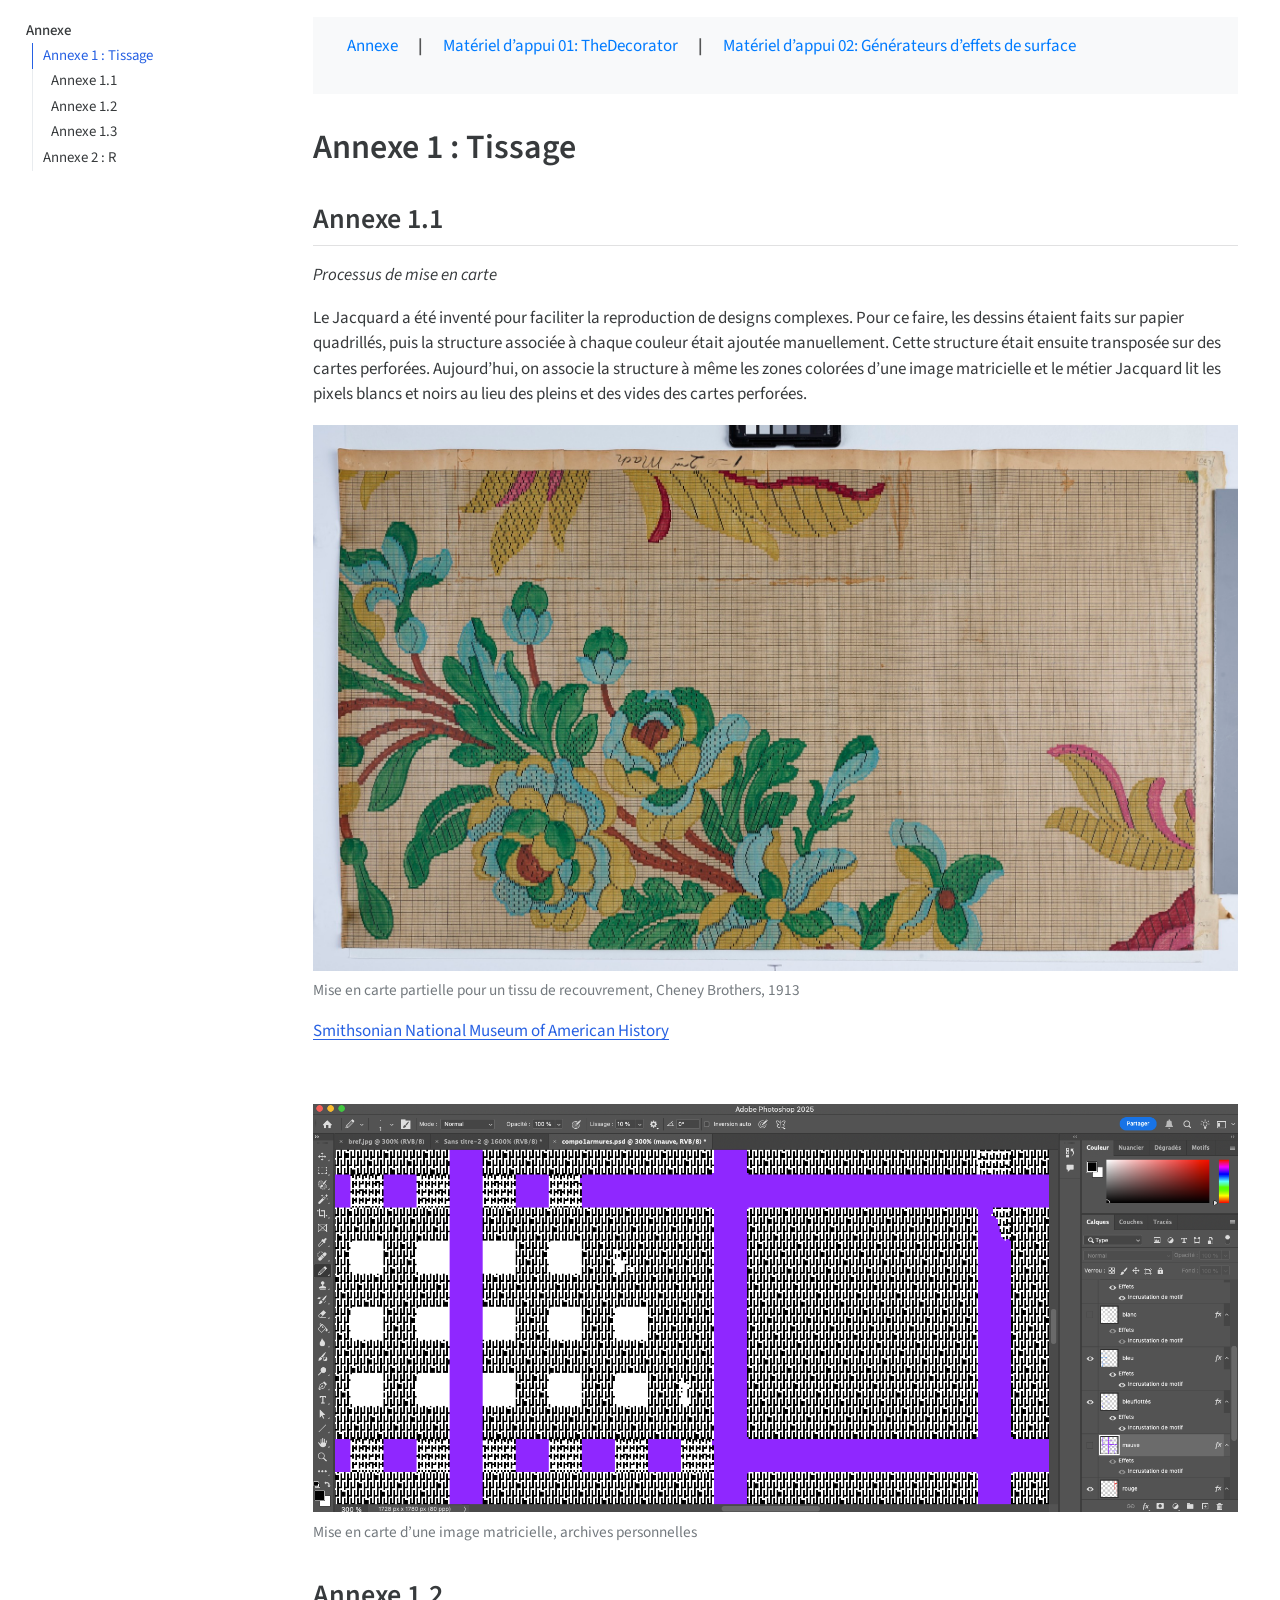
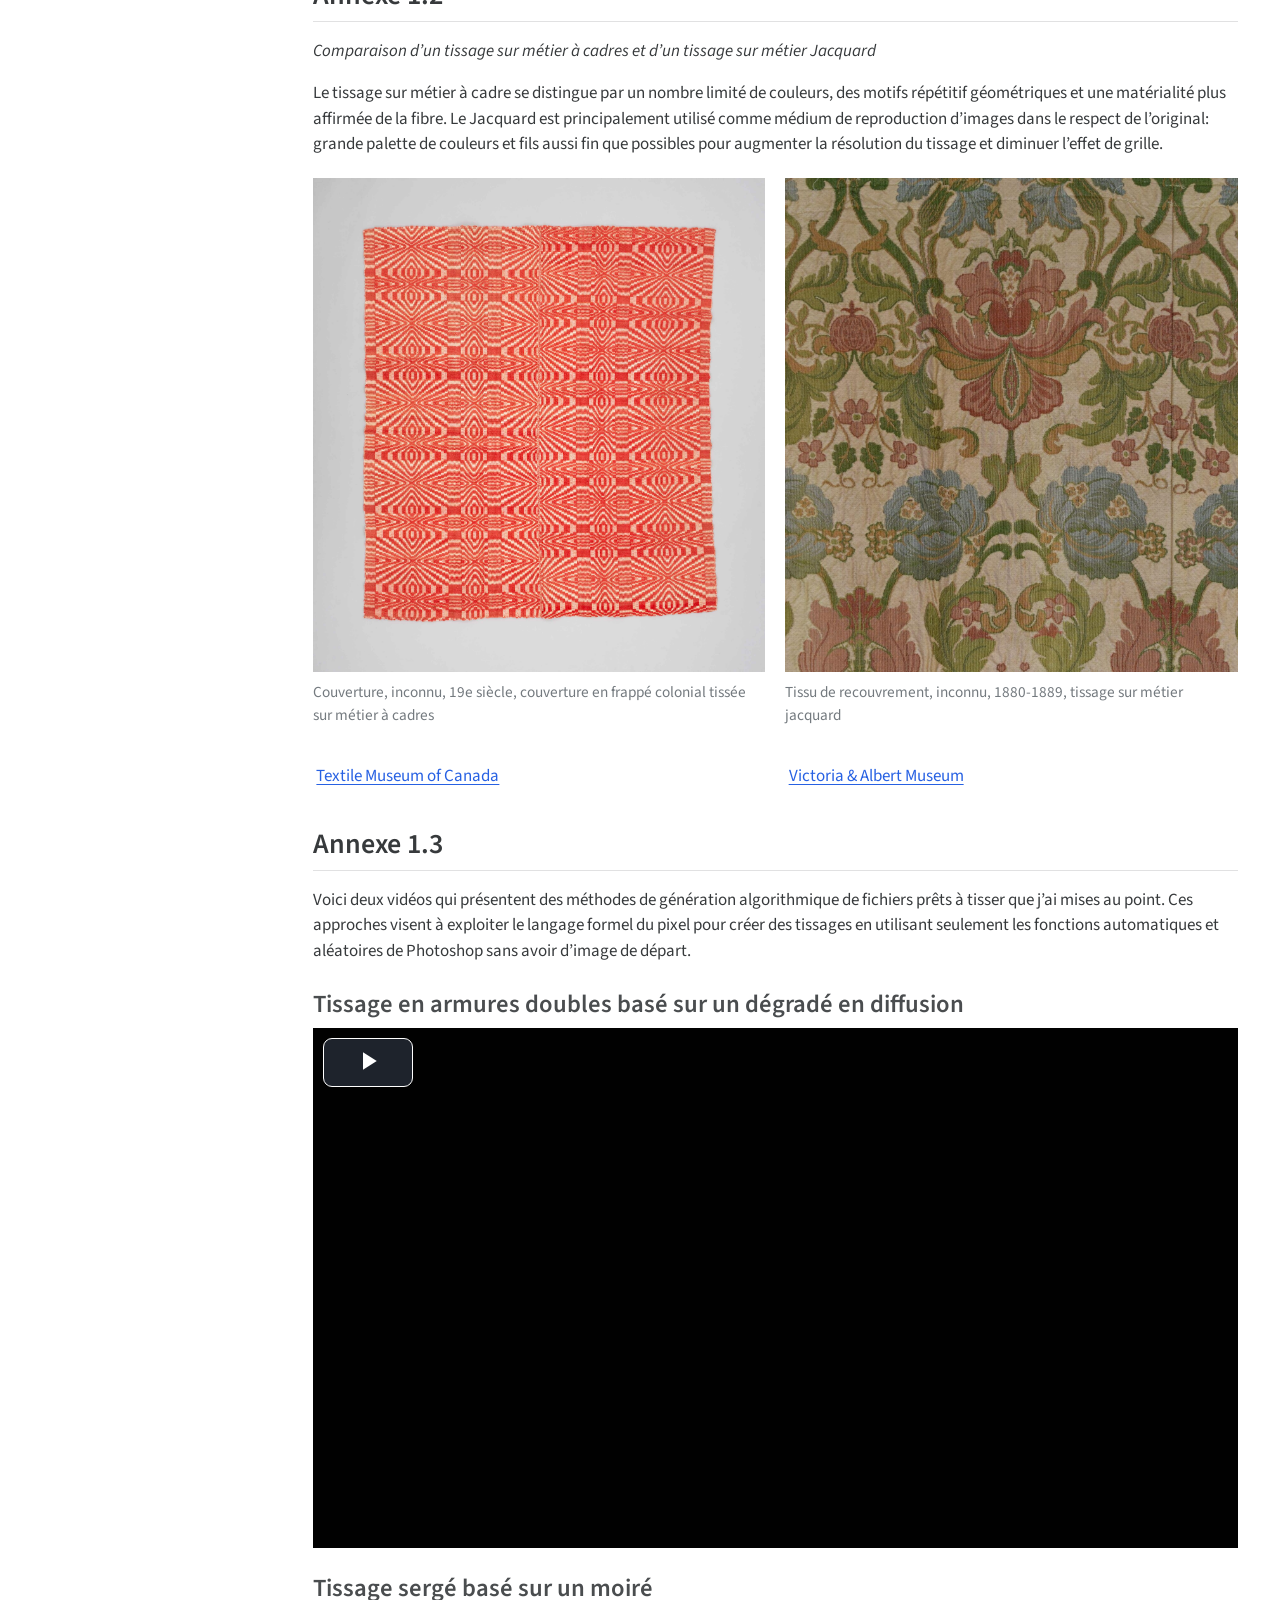
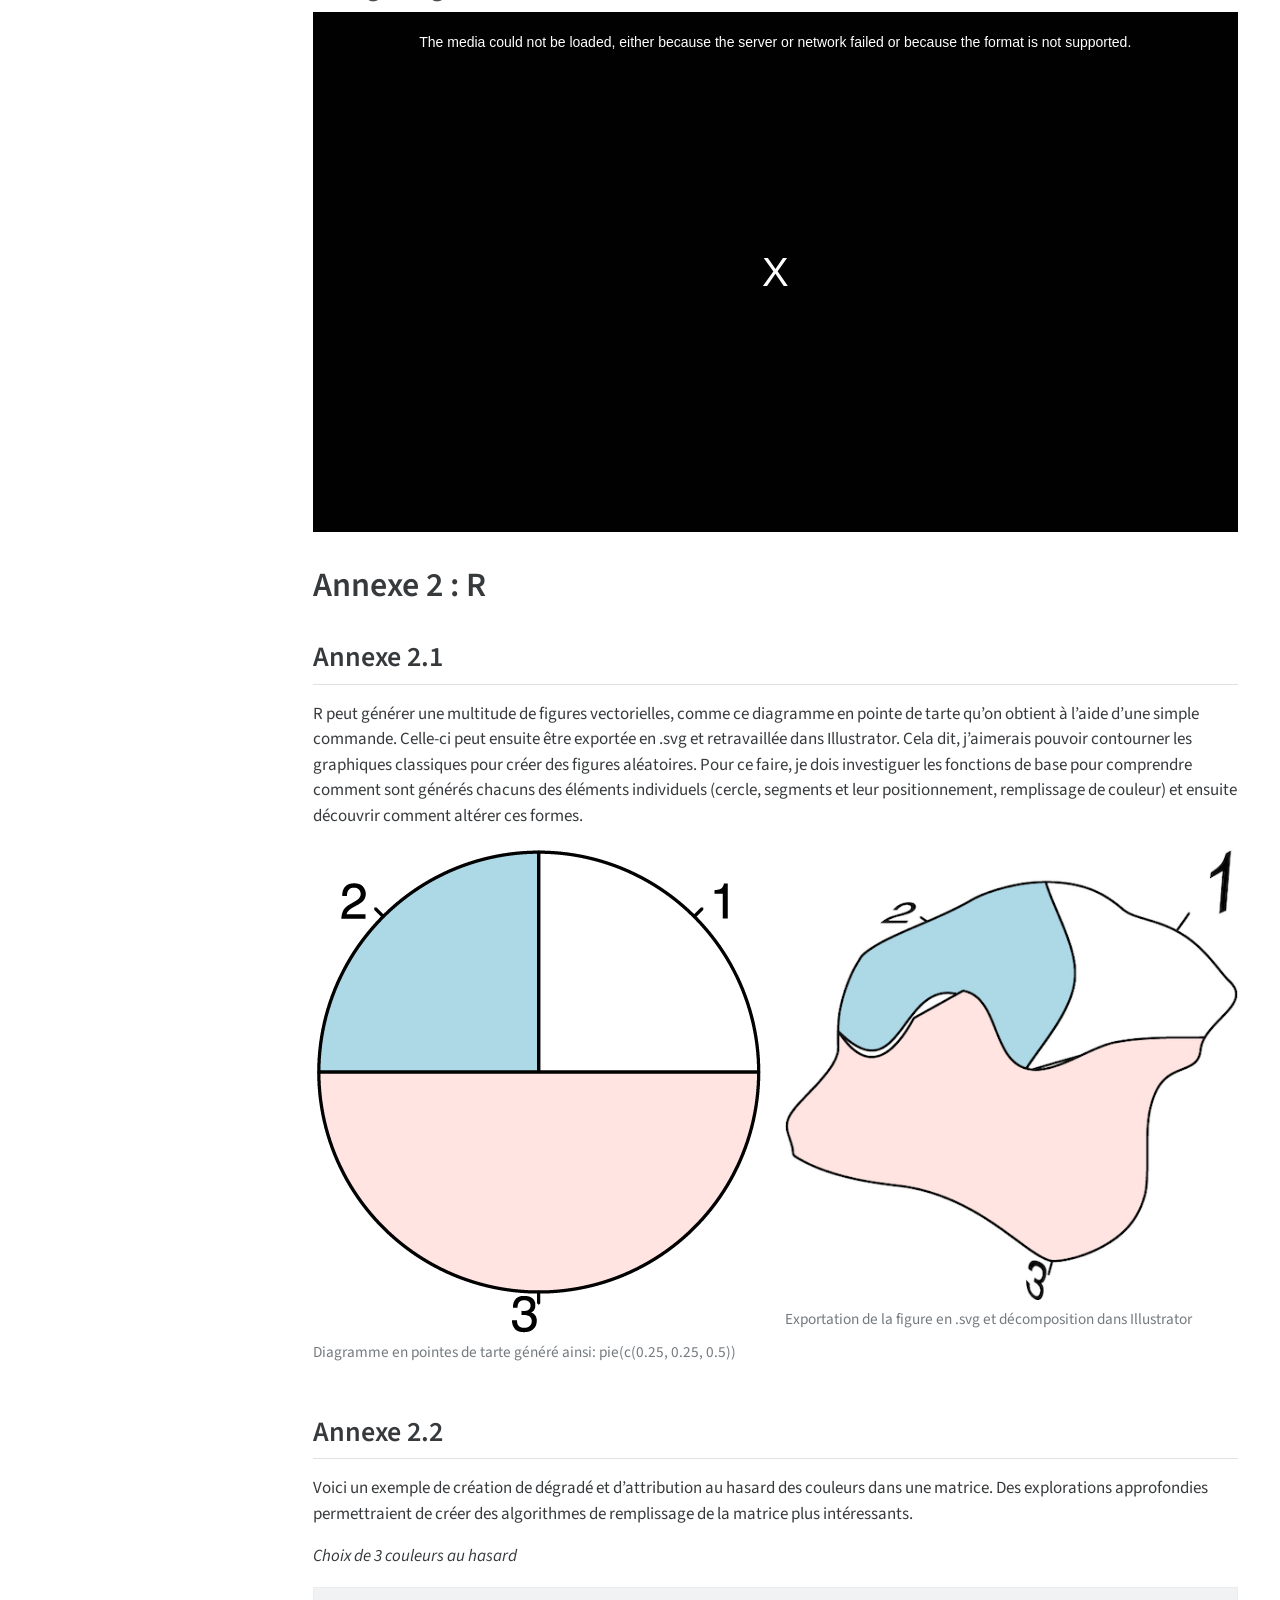
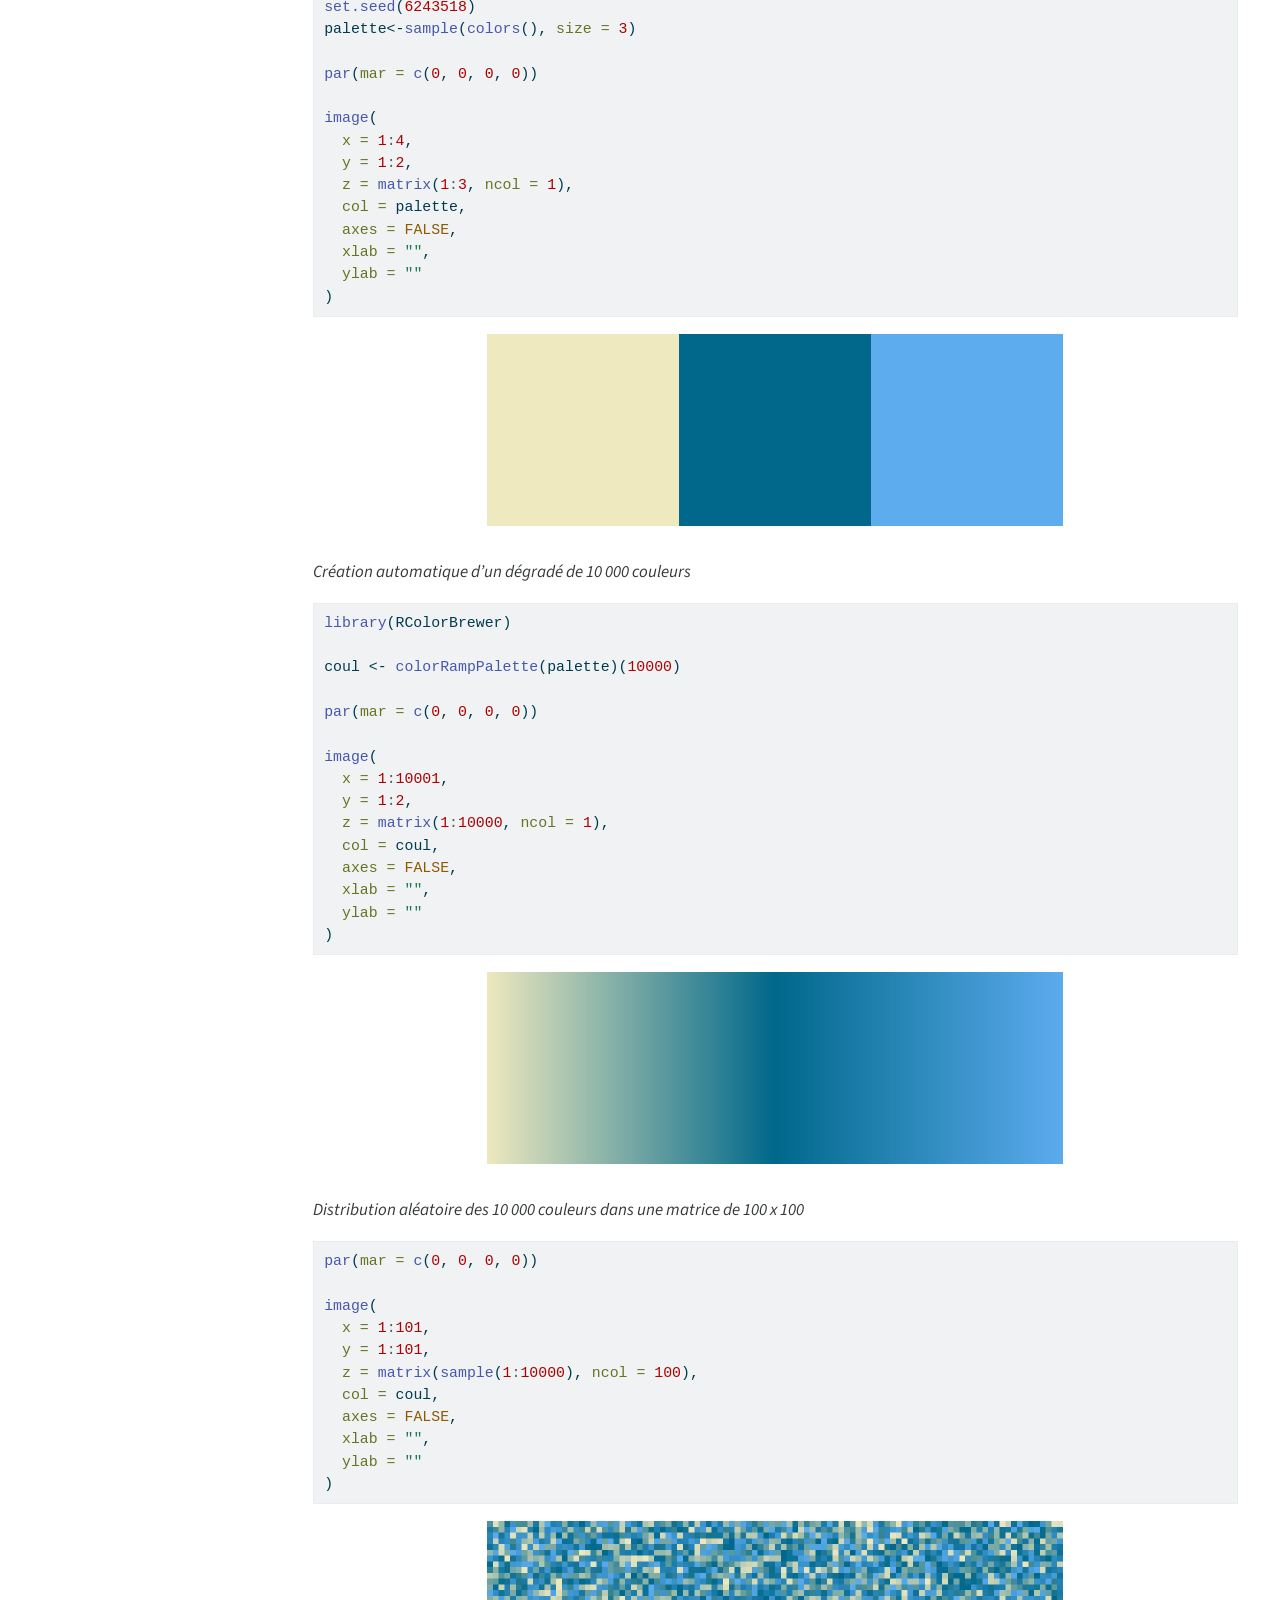
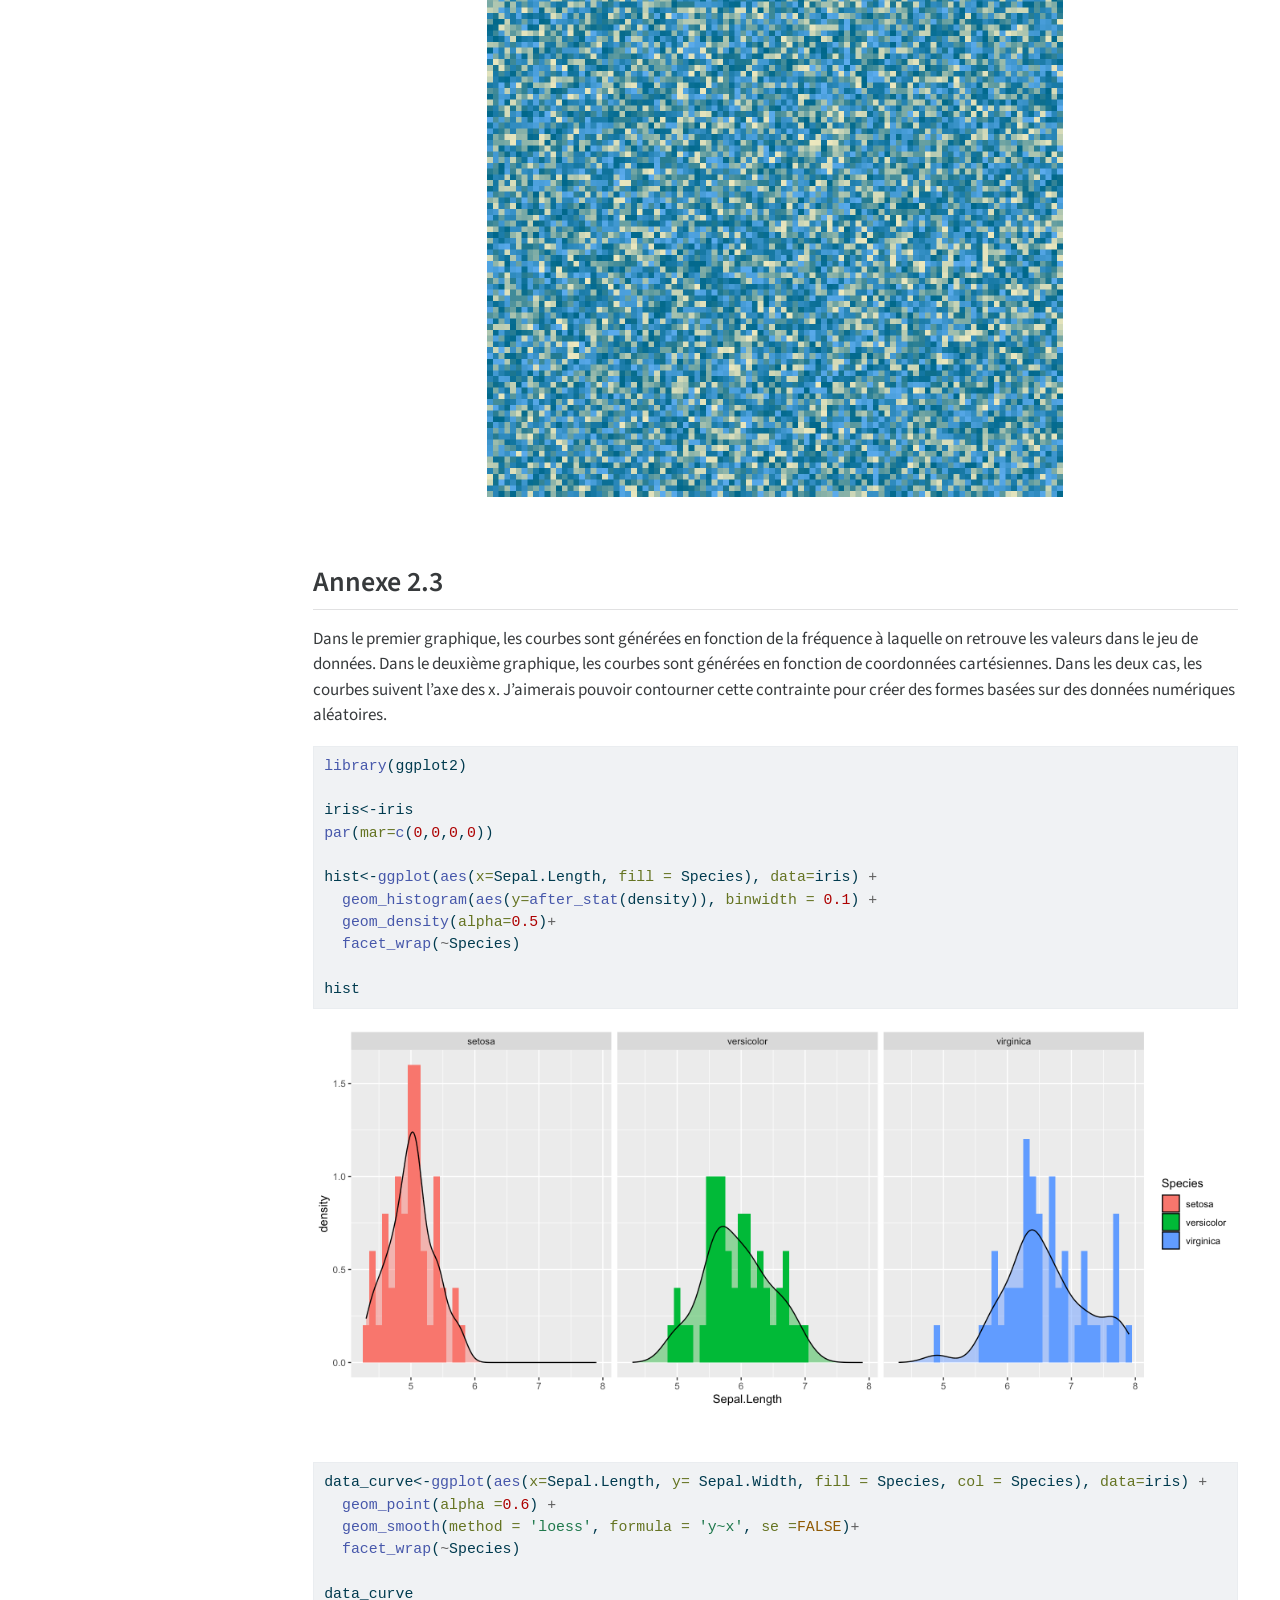
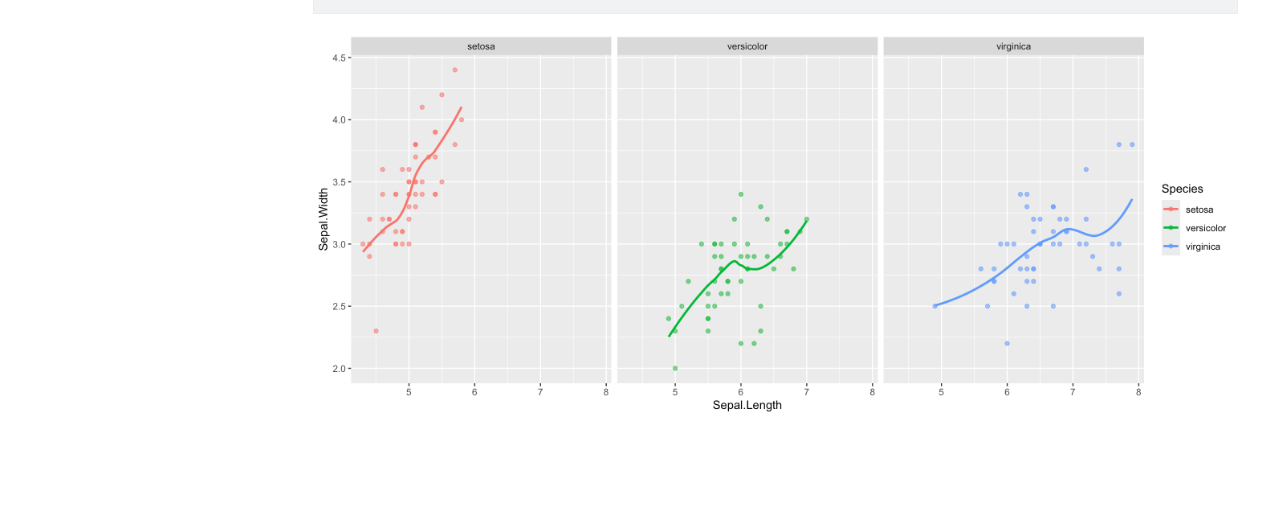
==== commit 43bc8caf: "qwdad" ====
--- a/index.html
+++ b/index.html
@@ -105,7 +105,7 @@
 
 
 <div class="navbar">
-<p><a href="index.html">Annexe</a> | <a href="drapes.html">Matériel d’appui 01: Outil génératif de drapés</a> | <a href="motifs.html">Matériel d’appui 02: Générateurs d’effets de surface</a></p>
+<p><a href="index.html">Annexe</a> | <a href="drapes.html">Matériel d’appui 01: TheDecorator</a> | <a href="motifs.html">Matériel d’appui 02: Générateurs d’effets de surface</a></p>
 </div>
 <section id="annexe-1-tissage" class="level1">
 <h1>Annexe 1 : Tissage</h1>
@@ -171,9 +171,15 @@
 </section>
 <section id="annexe-1.3" class="level2">
 <h2 class="anchored" data-anchor-id="annexe-1.3">Annexe 1.3</h2>
-<p>Voici 2 vidéos qui présentent des méthodes de génération algorithmique de fichiers prêts à tisser que j’ai mises au point. Ces approches visent à exploiter le langage formel du pixel pour créer des tissages en utilisant seulement les fonctions automatiques et aléatoires de Photoshop sans avoir d’image de départ.</p>
+<p>Voici deux vidéos qui présentent des méthodes de génération algorithmique de fichiers prêts à tisser que j’ai mises au point. Ces approches visent à exploiter le langage formel du pixel pour créer des tissages en utilisant seulement les fonctions automatiques et aléatoires de Photoshop sans avoir d’image de départ.</p>
+<section id="tissage-en-armures-doubles-basé-sur-un-dégradé-en-diffusion" class="level3">
+<h3 class="anchored" data-anchor-id="tissage-en-armures-doubles-basé-sur-un-dégradé-en-diffusion">Tissage en armures doubles basé sur un dégradé en diffusion</h3>
 <div class="quarto-video"><video id="video_shortcode_videojs_video1" class="video-js vjs-default-skin vjs-fluid" controls="" preload="auto" data-setup="{}" title=""><source src="data/bref_algo1.mp4"></video></div>
+</section>
+<section id="tissage-sergé-basé-sur-un-moiré" class="level3">
+<h3 class="anchored" data-anchor-id="tissage-sergé-basé-sur-un-moiré">Tissage sergé basé sur un moiré</h3>
 <div class="quarto-video"><video id="video_shortcode_videojs_video2" class="video-js vjs-default-skin vjs-fluid" controls="" preload="auto" data-setup="{}" title=""><source src="data/bref_algo2.mp4"></video></div>
+</section>
 </section>
 </section>
 <section id="annexe-2-r" class="level1">
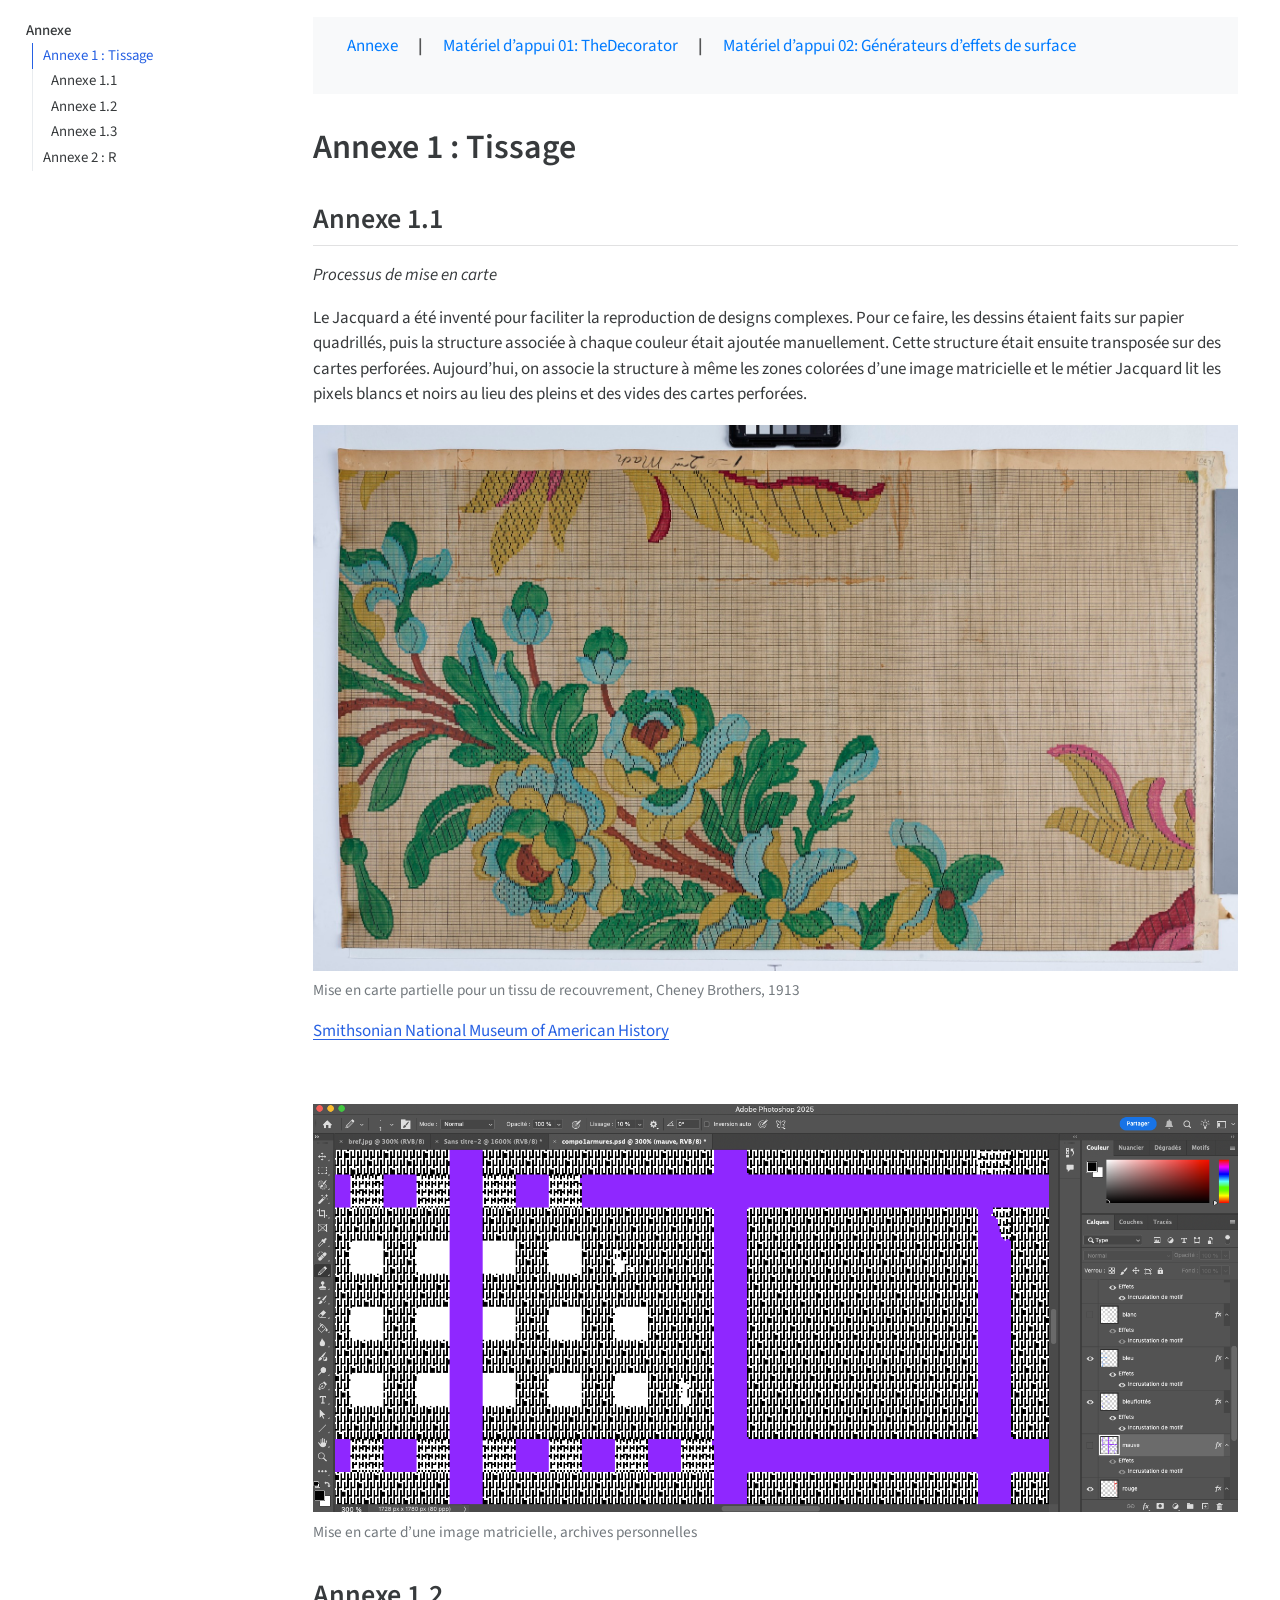
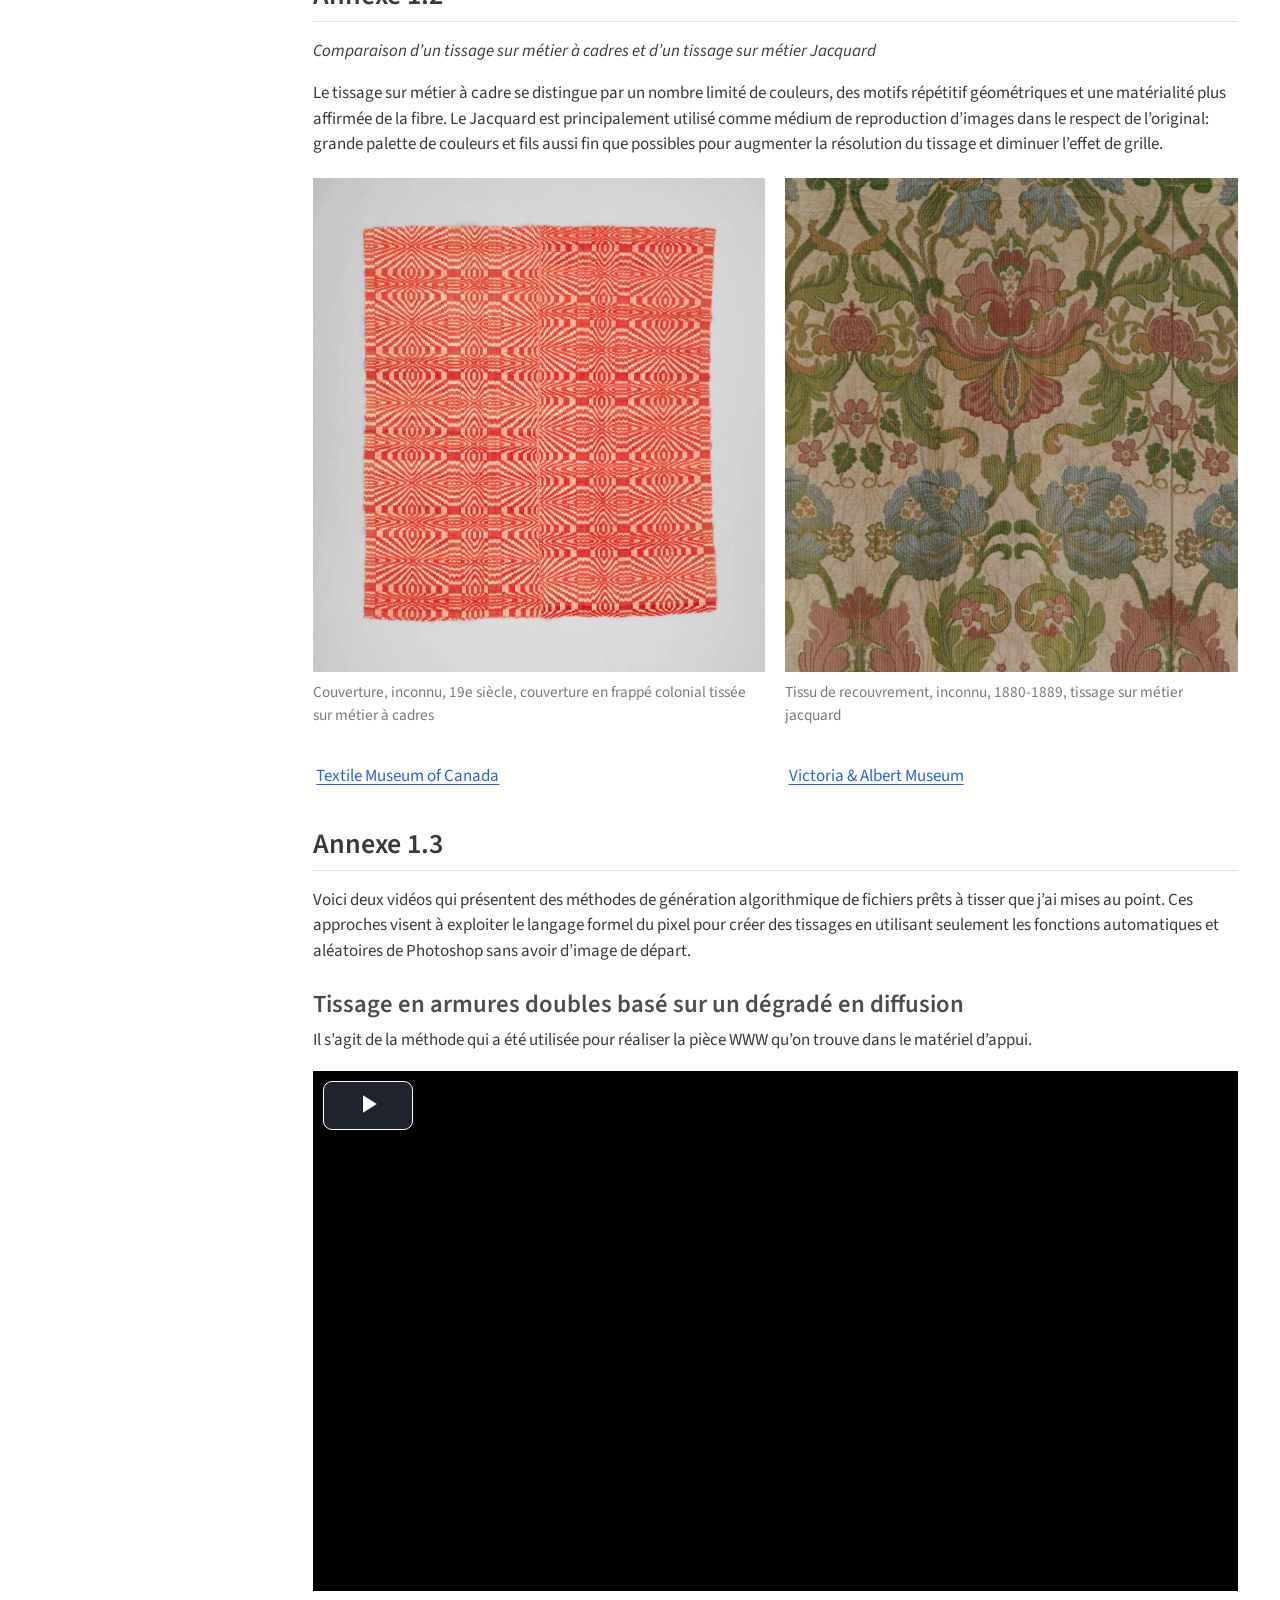
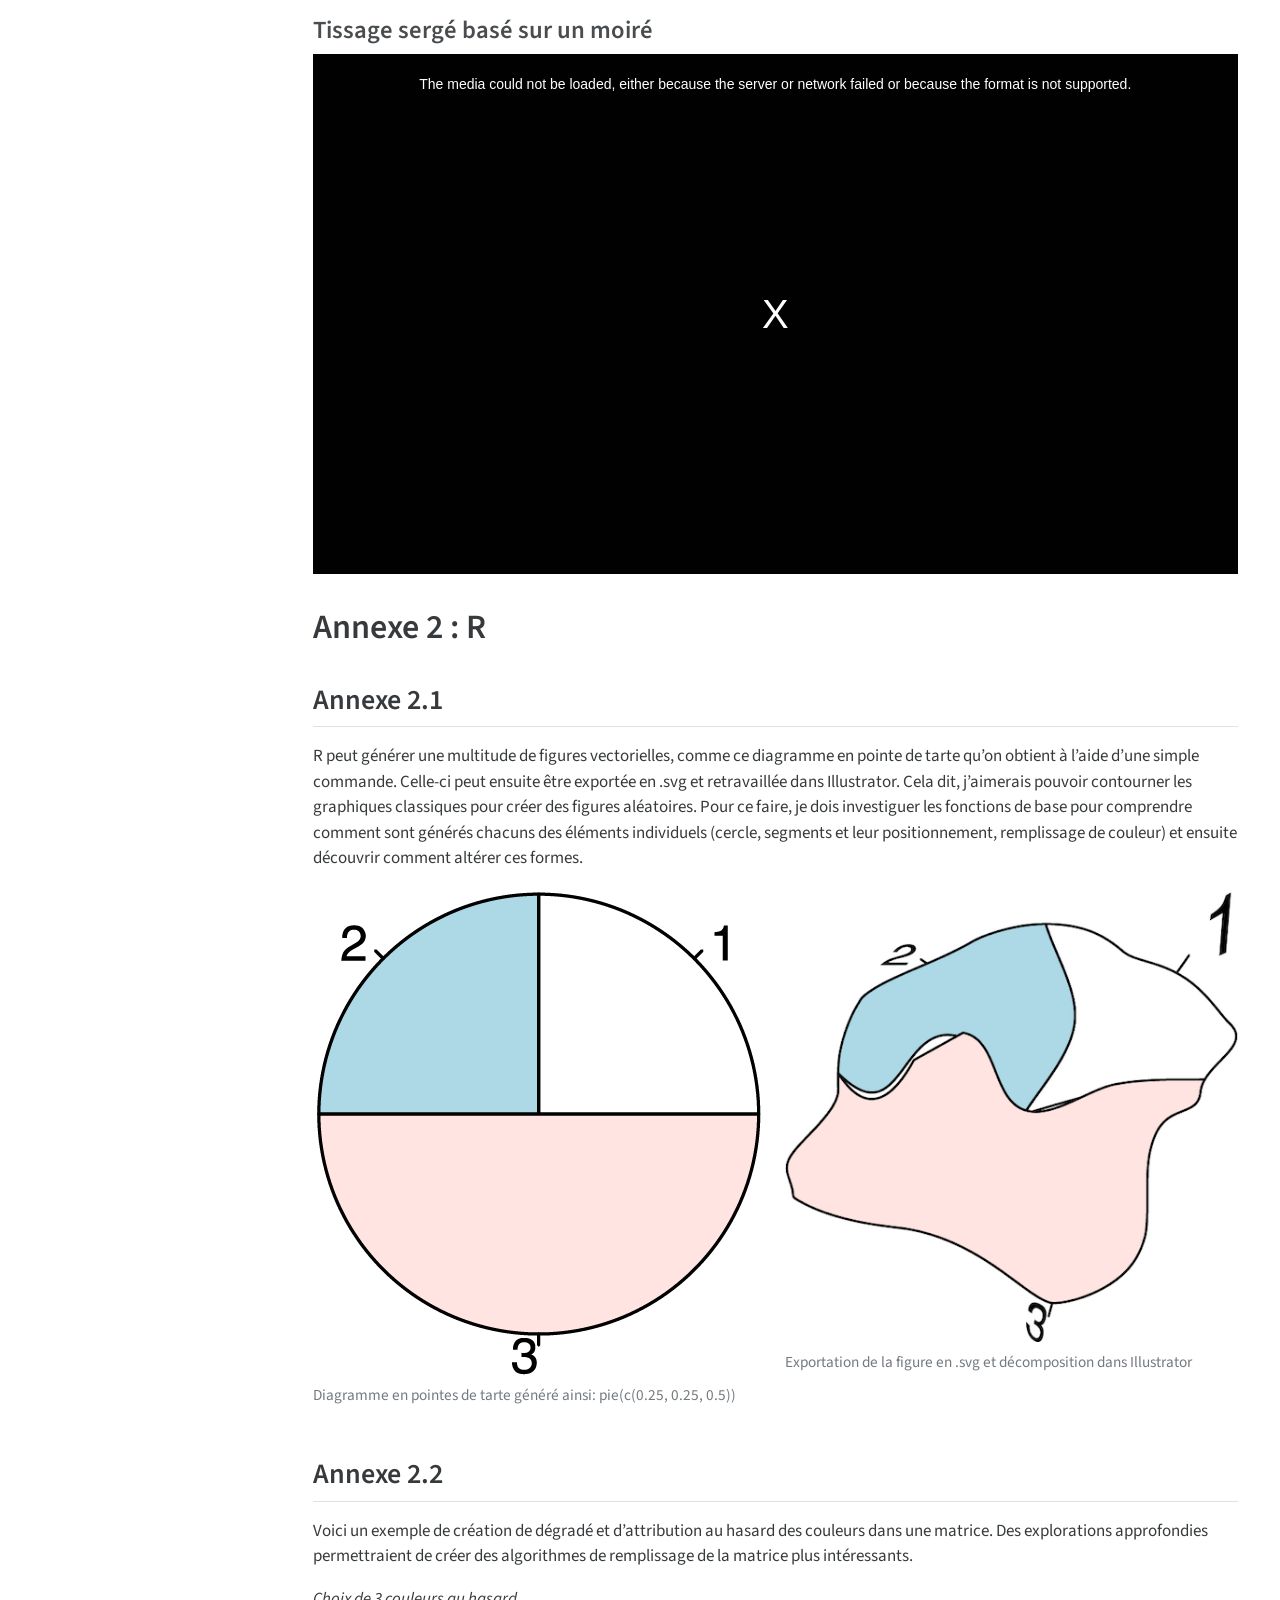
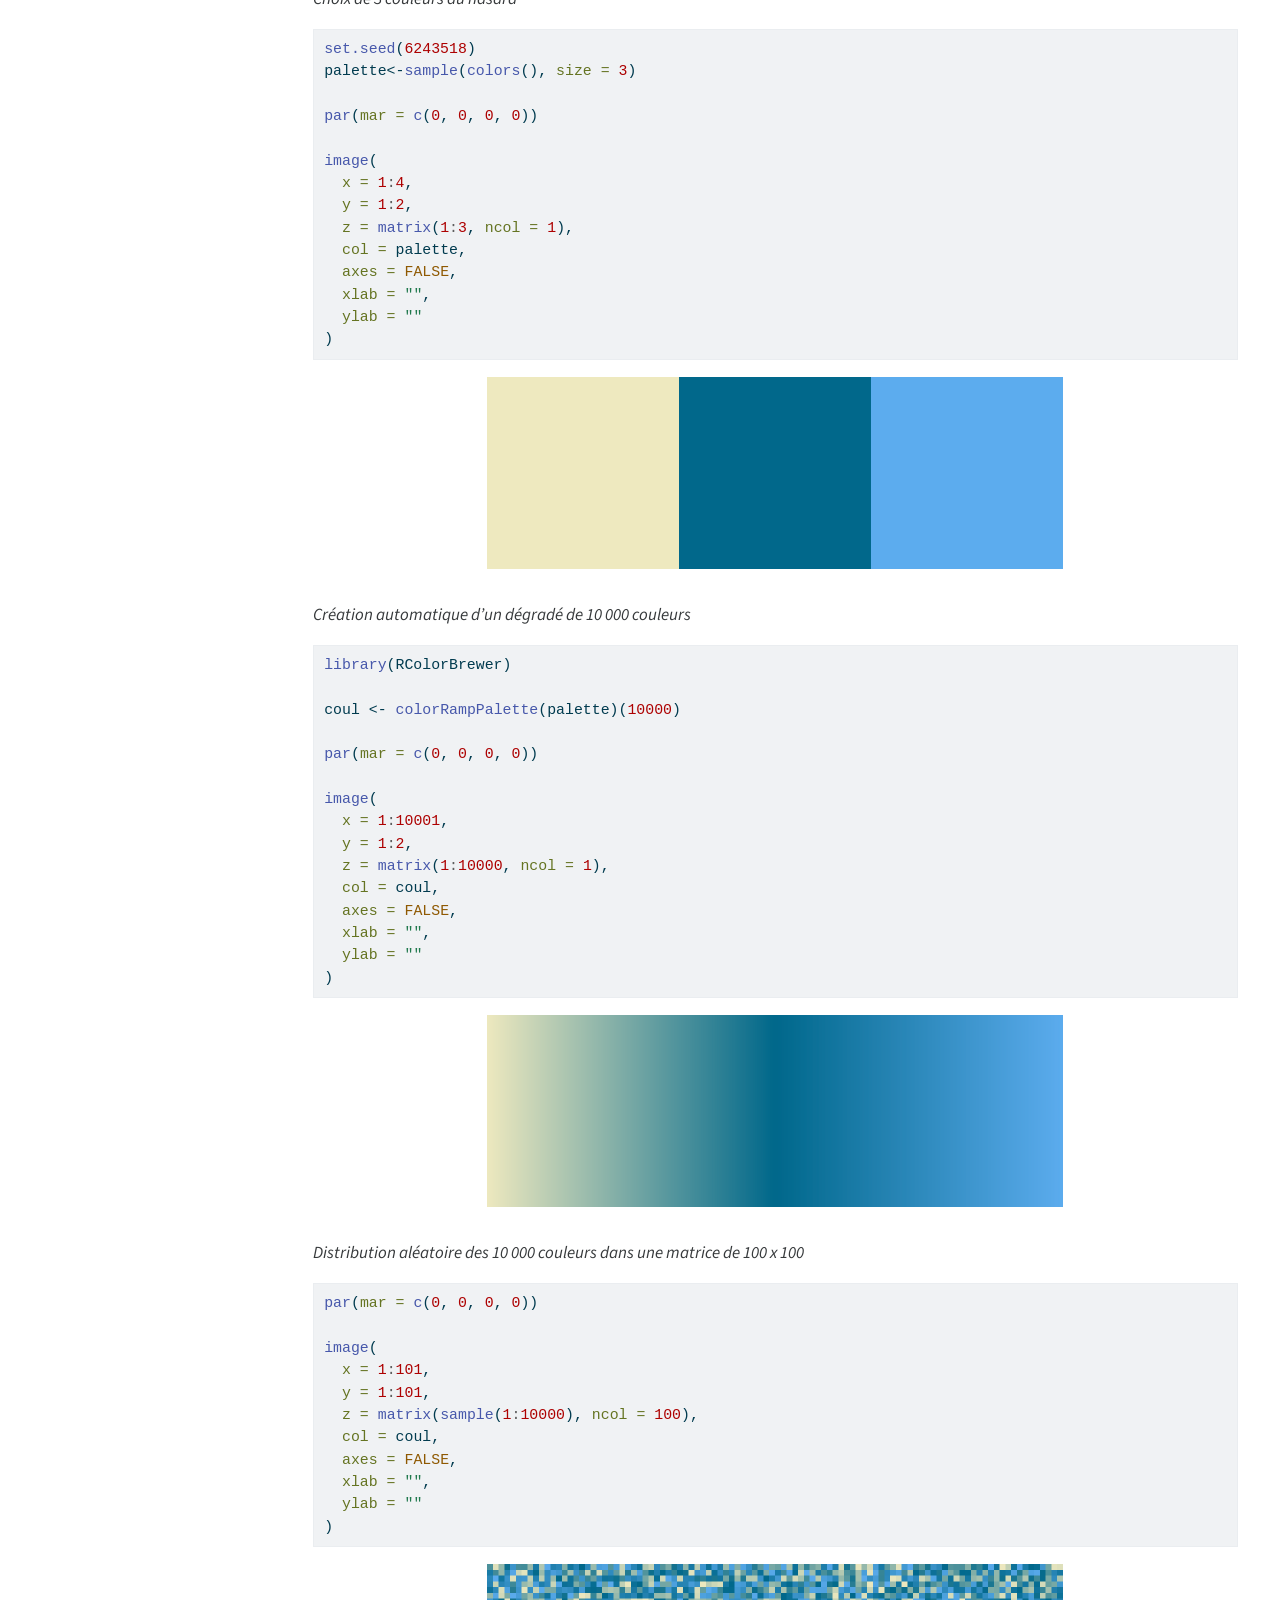
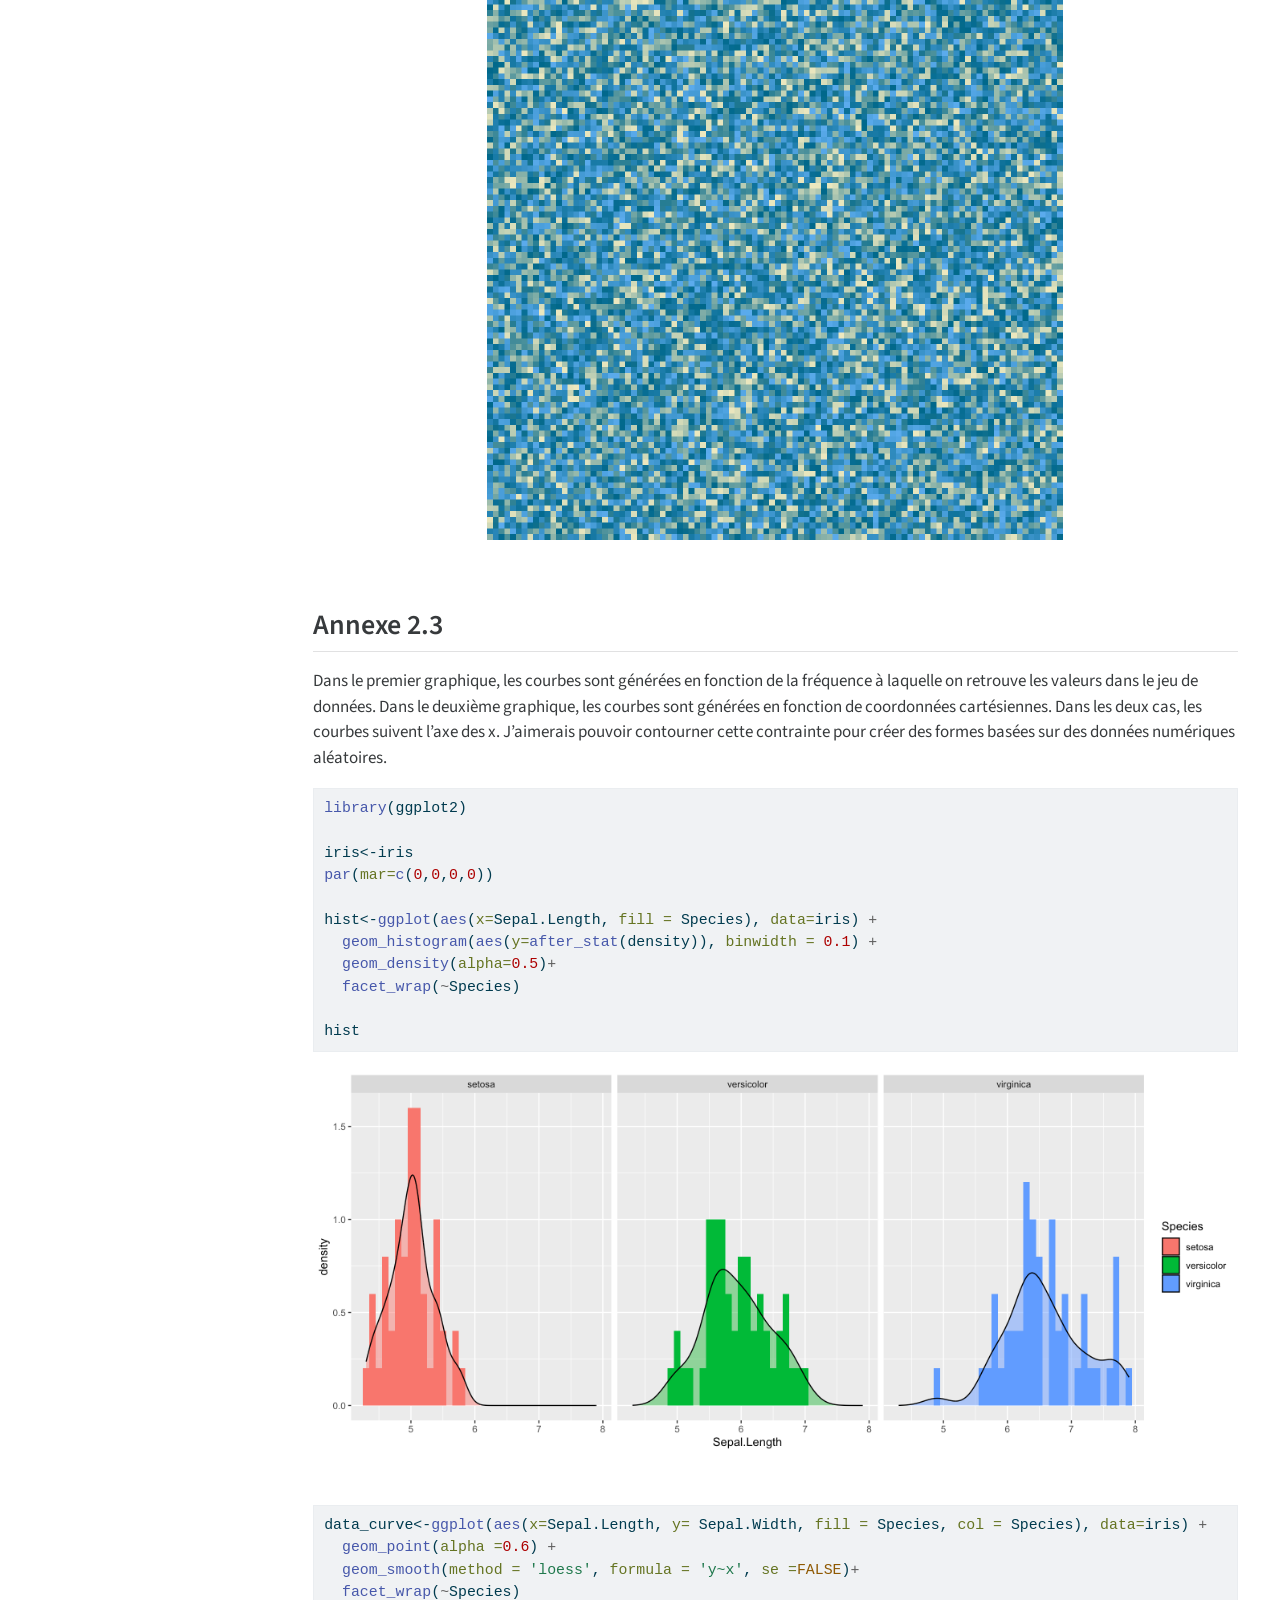
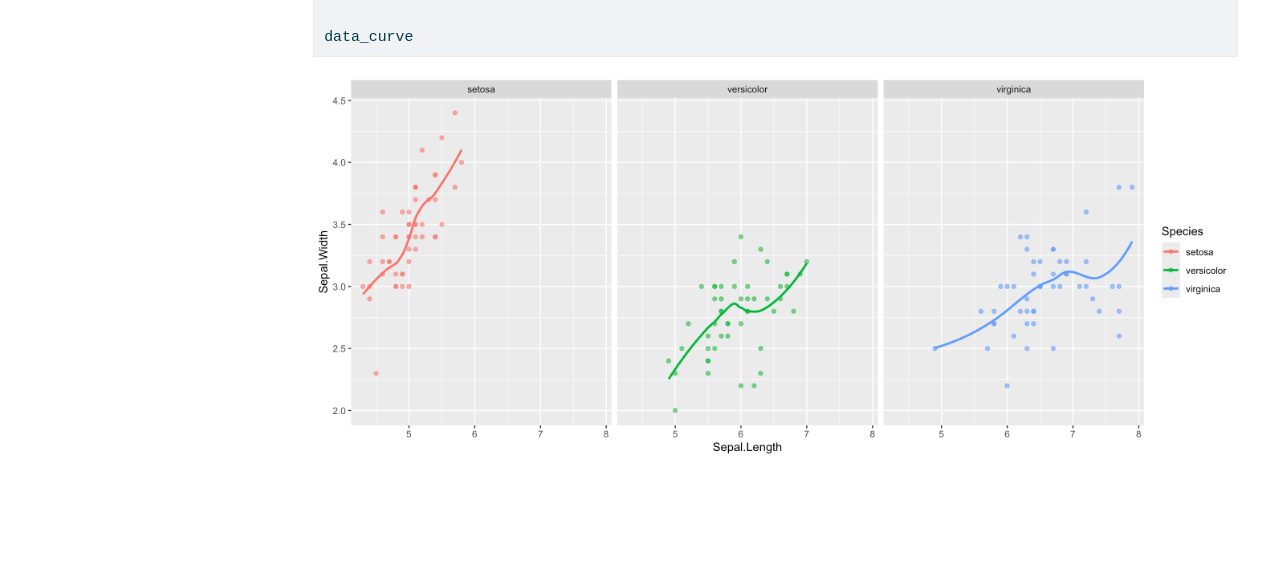
==== commit ea9f443b: "kk" ====
--- a/index.html
+++ b/index.html
@@ -174,6 +174,7 @@
 <p>Voici deux vidéos qui présentent des méthodes de génération algorithmique de fichiers prêts à tisser que j’ai mises au point. Ces approches visent à exploiter le langage formel du pixel pour créer des tissages en utilisant seulement les fonctions automatiques et aléatoires de Photoshop sans avoir d’image de départ.</p>
 <section id="tissage-en-armures-doubles-basé-sur-un-dégradé-en-diffusion" class="level3">
 <h3 class="anchored" data-anchor-id="tissage-en-armures-doubles-basé-sur-un-dégradé-en-diffusion">Tissage en armures doubles basé sur un dégradé en diffusion</h3>
+<p>Il s’agit de la méthode qui a été utilisée pour réaliser la pièce WWW qu’on trouve dans le matériel d’appui.</p>
 <div class="quarto-video"><video id="video_shortcode_videojs_video1" class="video-js vjs-default-skin vjs-fluid" controls="" preload="auto" data-setup="{}" title=""><source src="data/bref_algo1.mp4"></video></div>
 </section>
 <section id="tissage-sergé-basé-sur-un-moiré" class="level3">
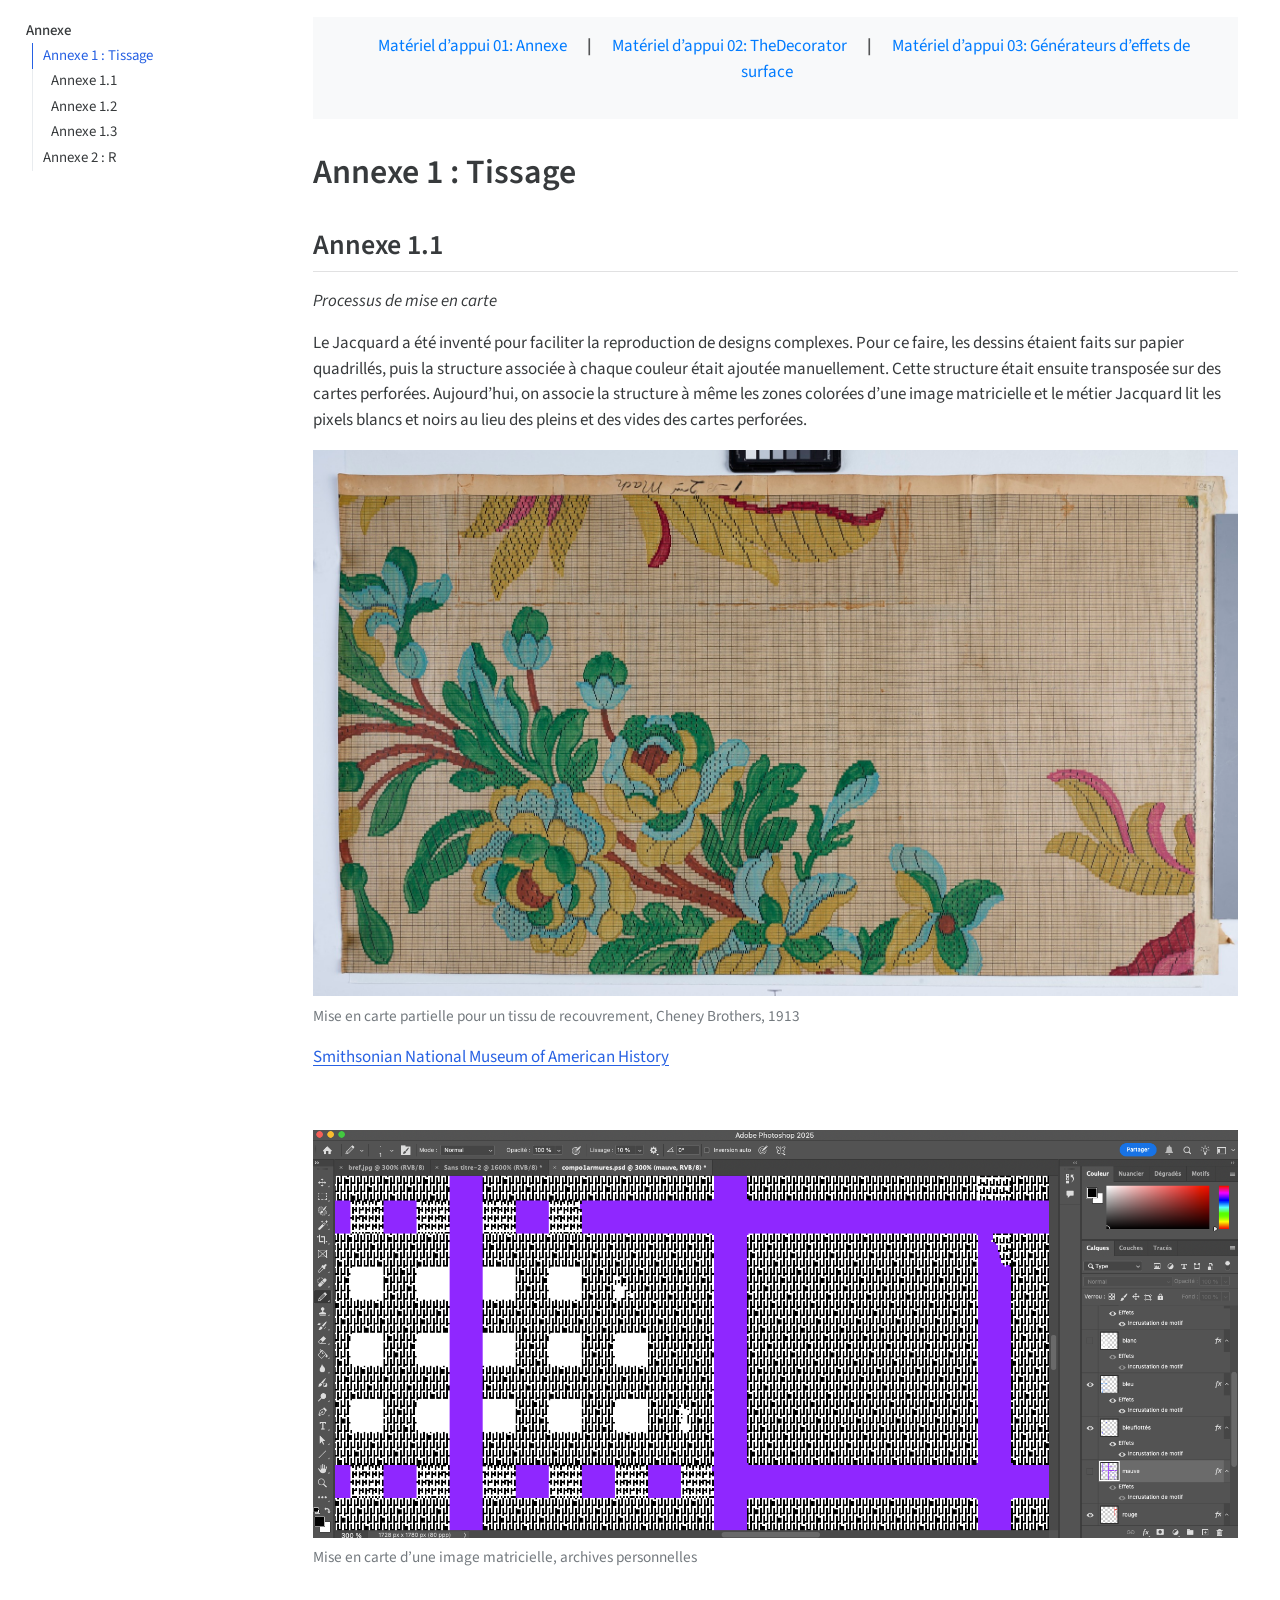
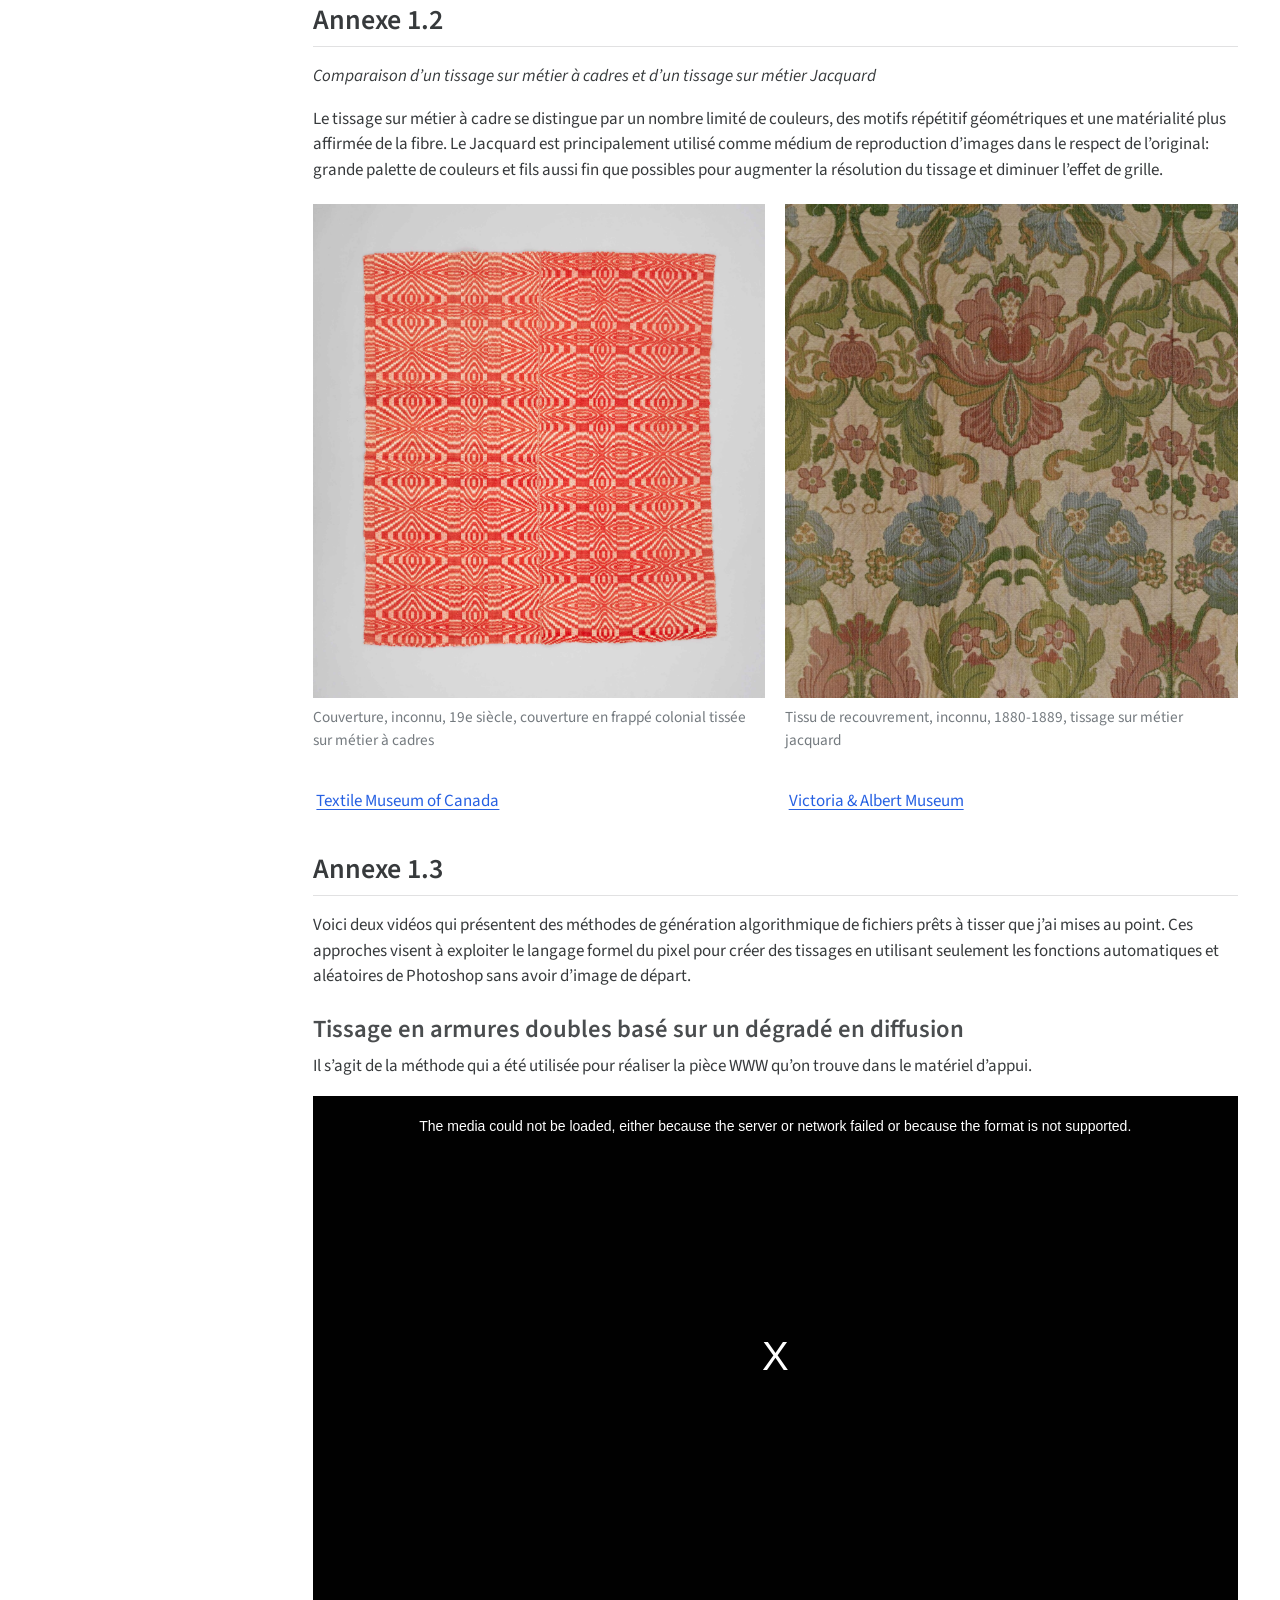
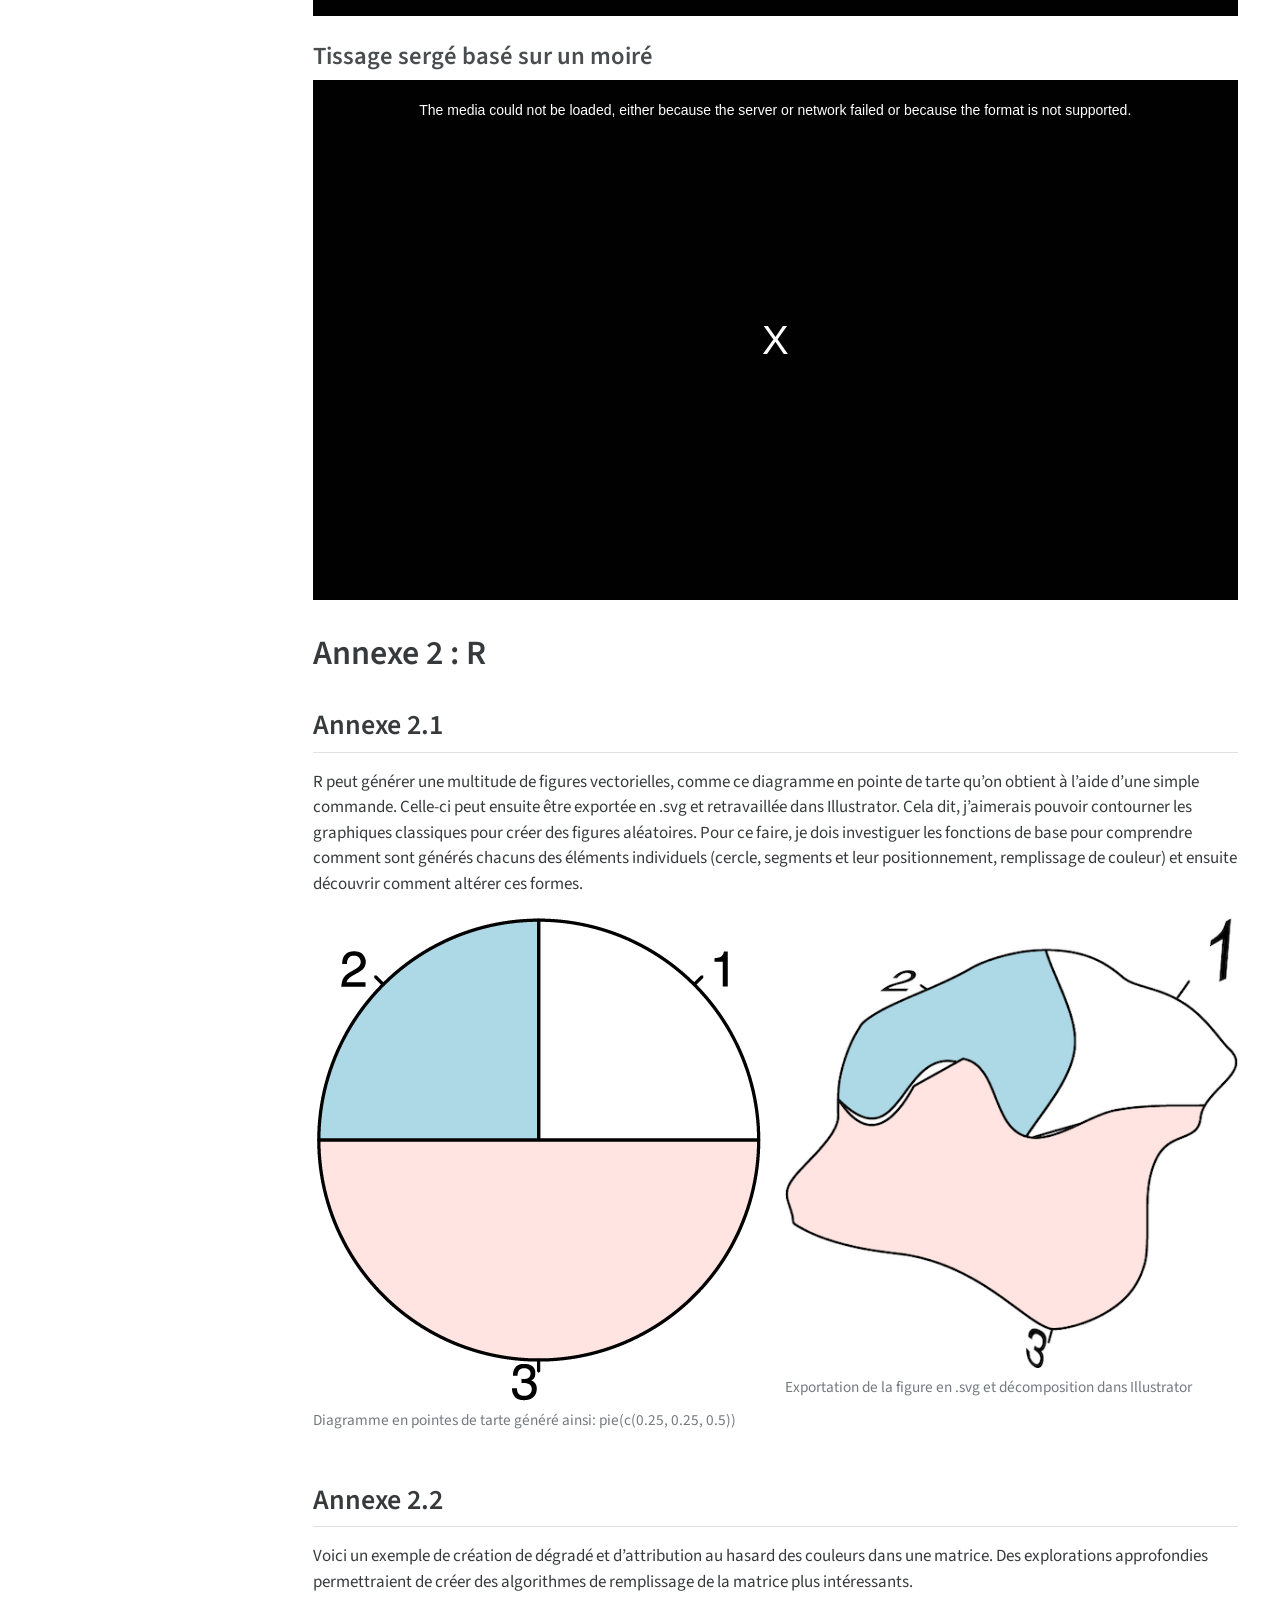
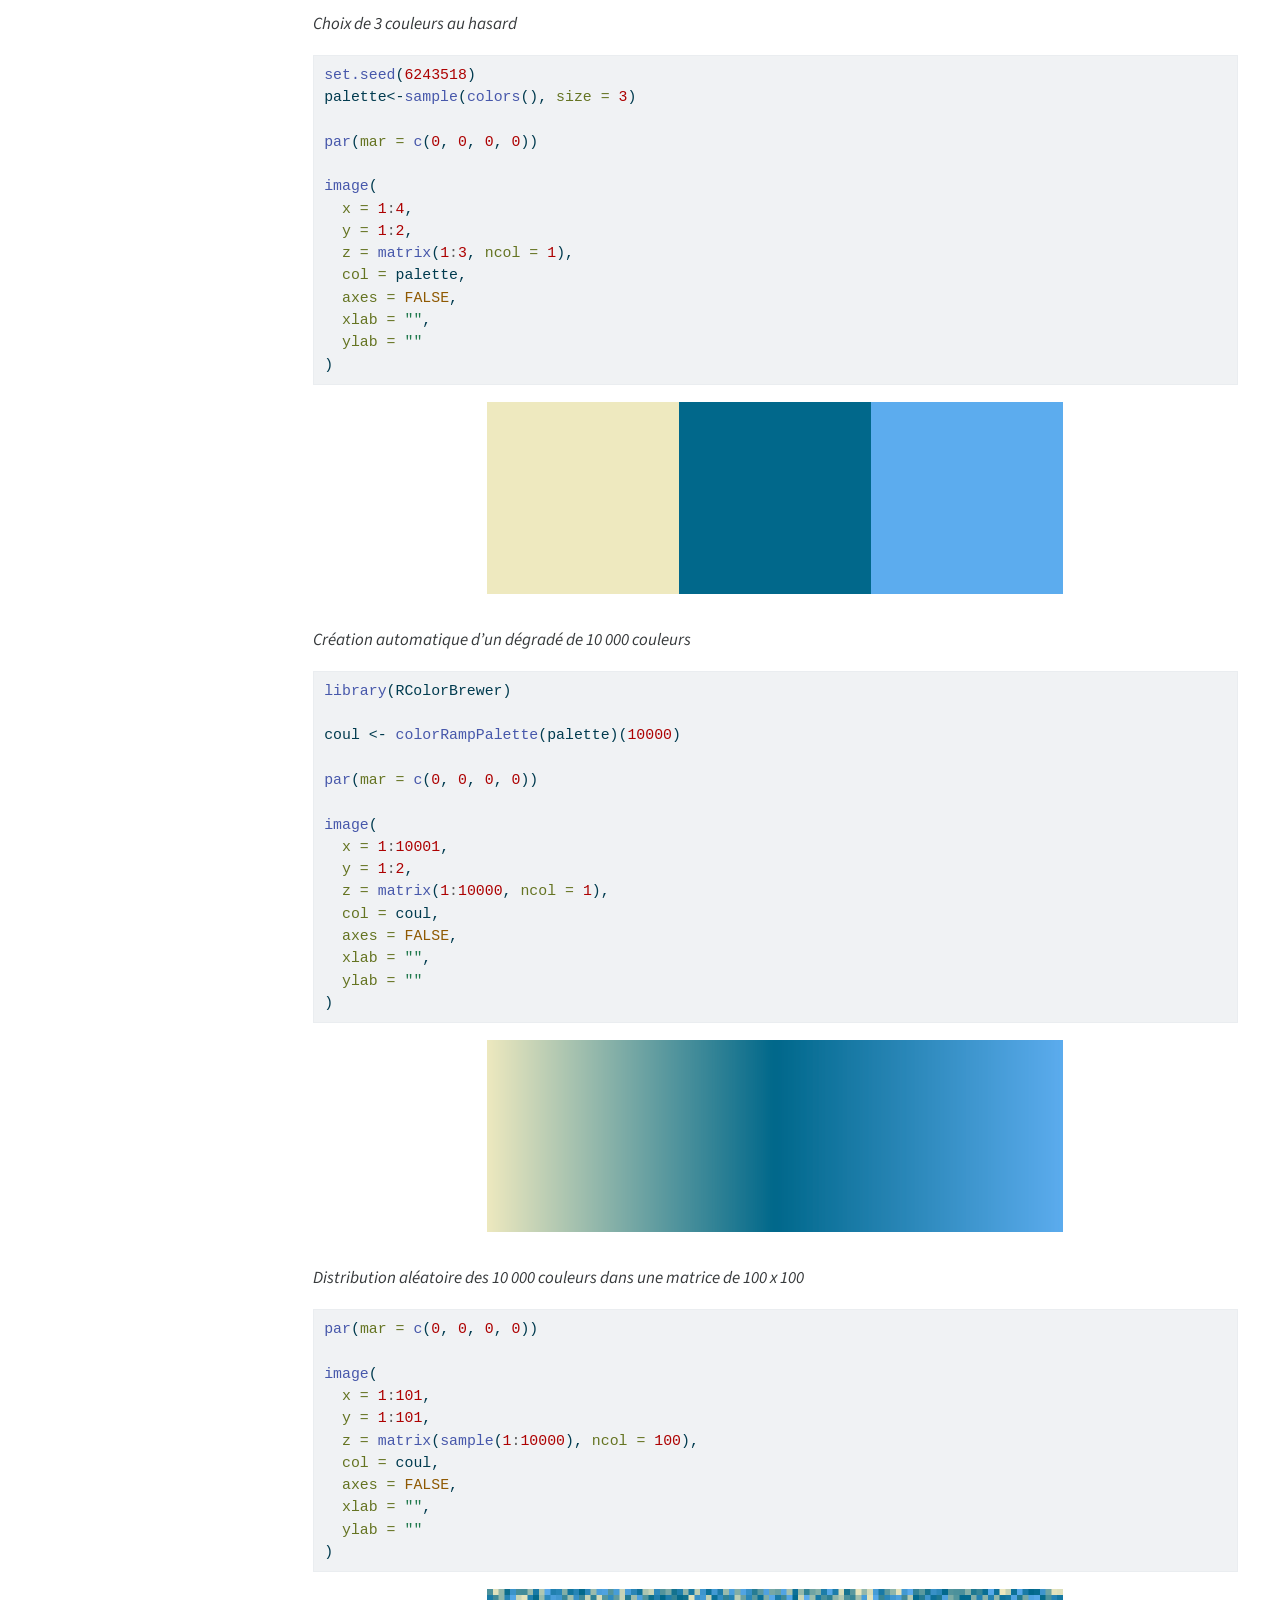
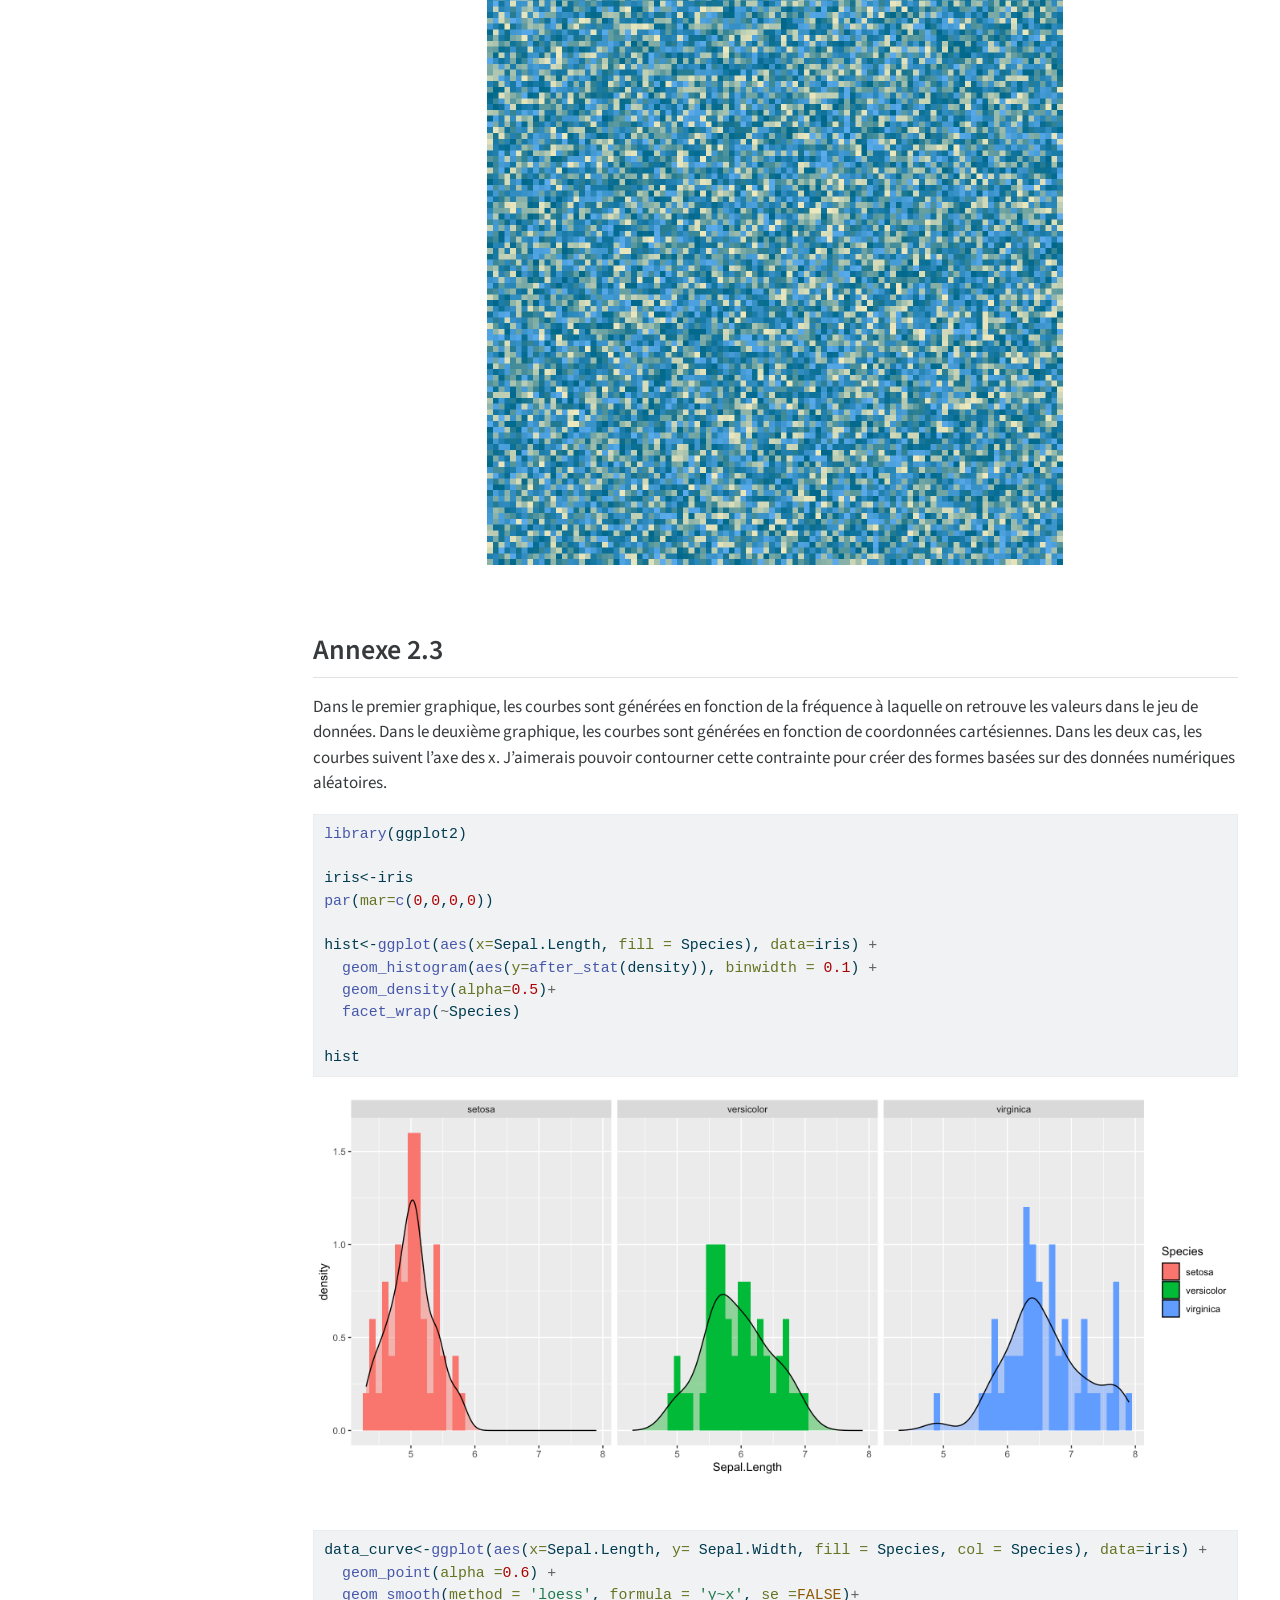
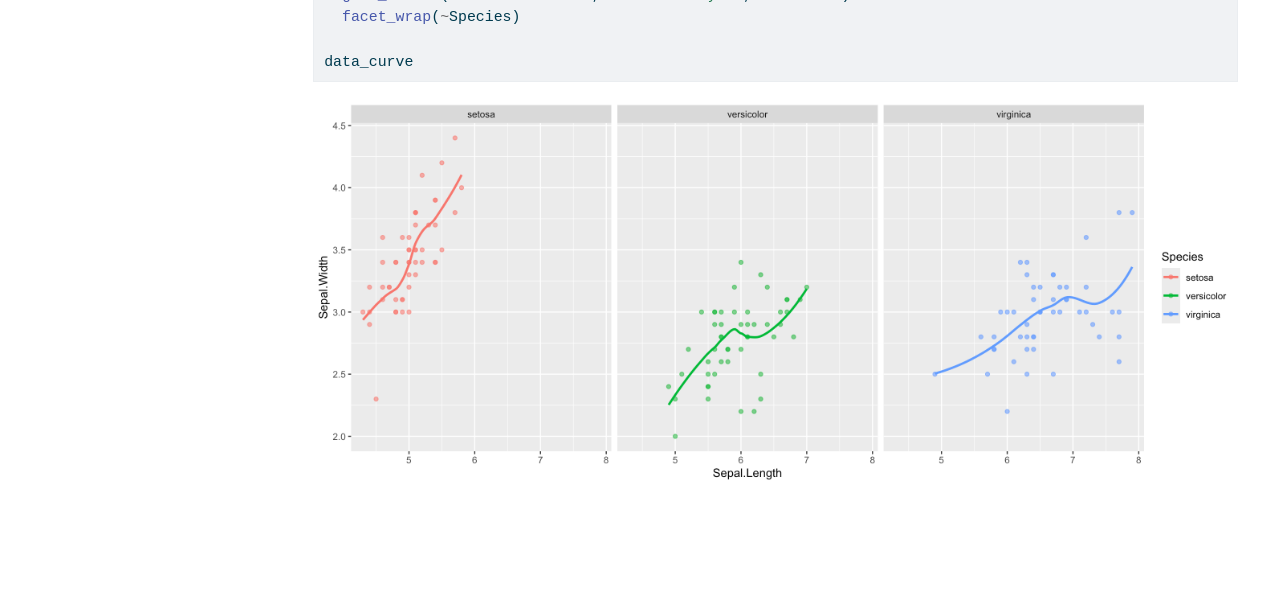
==== commit e3ad31ba: "kkkkkk" ====
--- a/index.html
+++ b/index.html
@@ -105,7 +105,7 @@
 
 
 <div class="navbar">
-<p><a href="index.html">Annexe</a> | <a href="drapes.html">Matériel d’appui 01: TheDecorator</a> | <a href="motifs.html">Matériel d’appui 02: Générateurs d’effets de surface</a></p>
+<p><a href="index.html">Matériel d’appui 01: Annexe</a> | <a href="drapes.html">Matériel d’appui 02: TheDecorator</a> | <a href="motifs.html">Matériel d’appui 03: Générateurs d’effets de surface</a></p>
 </div>
 <section id="annexe-1-tissage" class="level1">
 <h1>Annexe 1 : Tissage</h1>
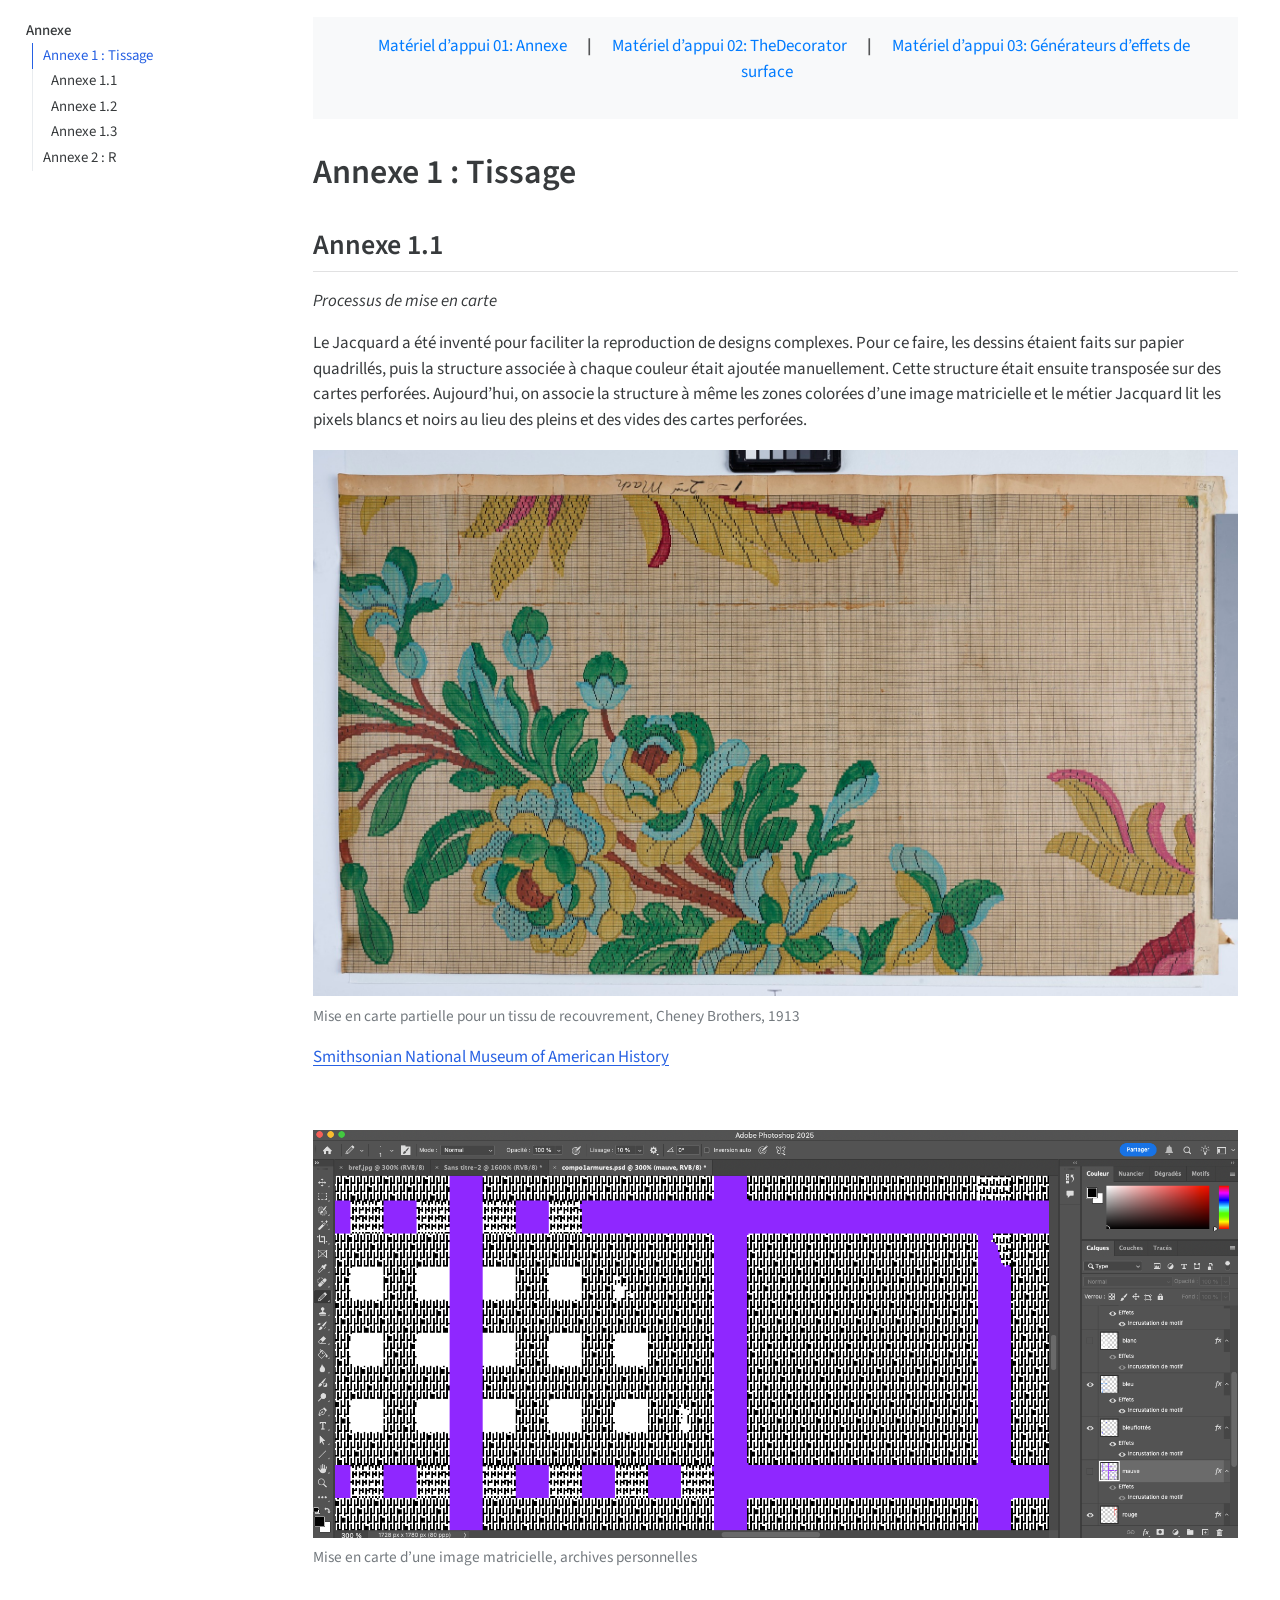
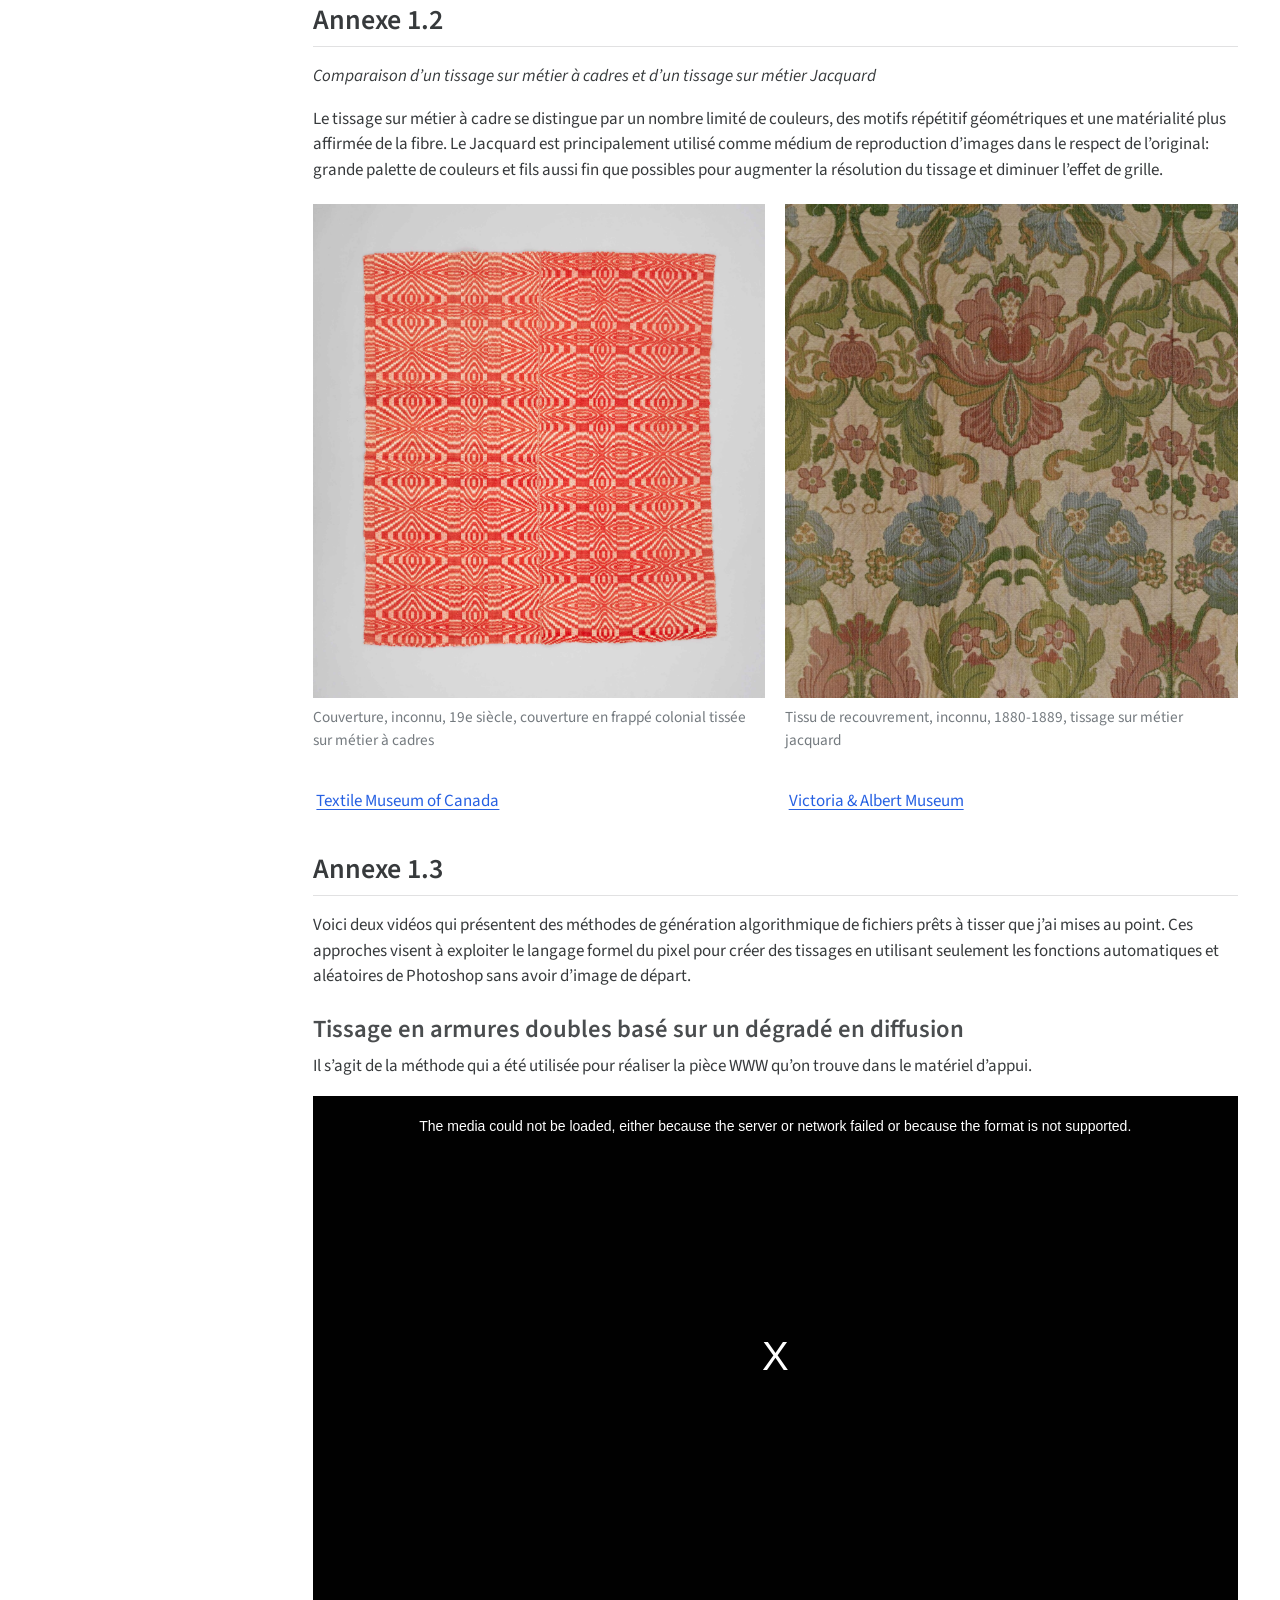
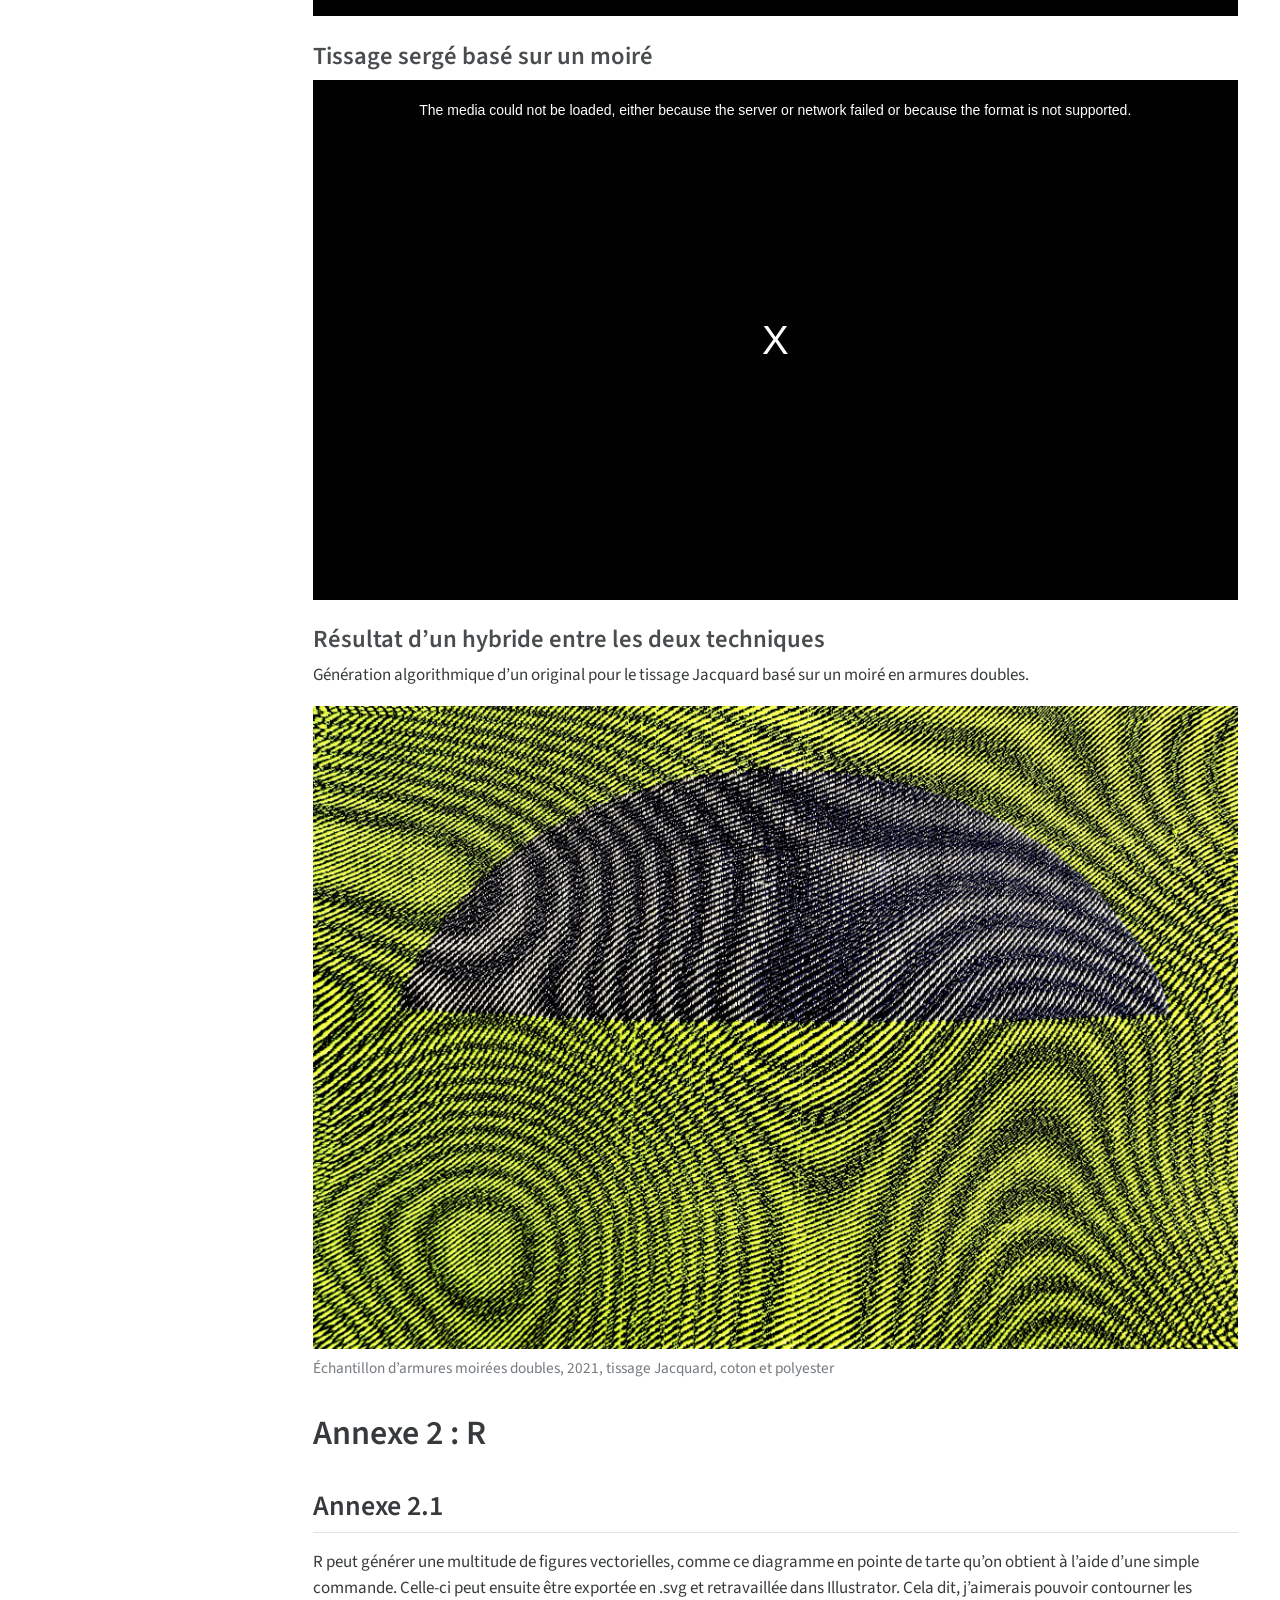
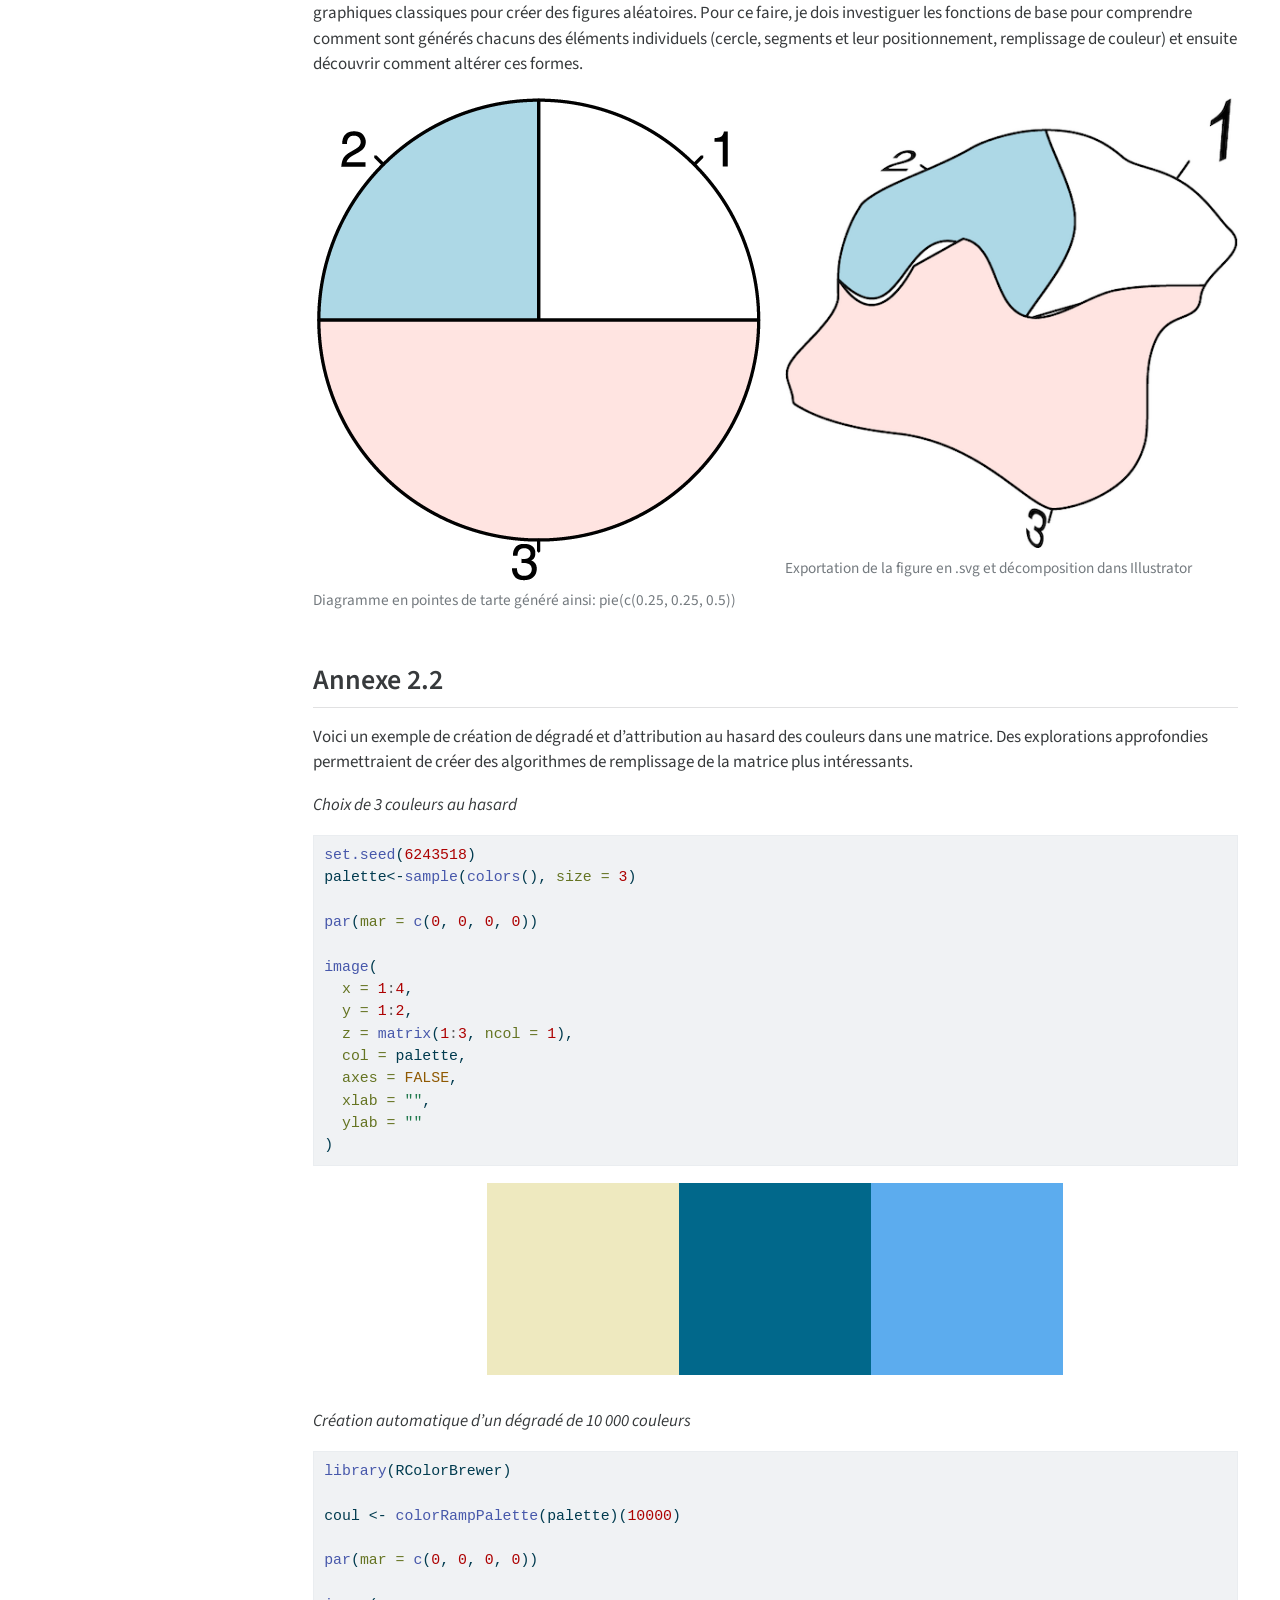
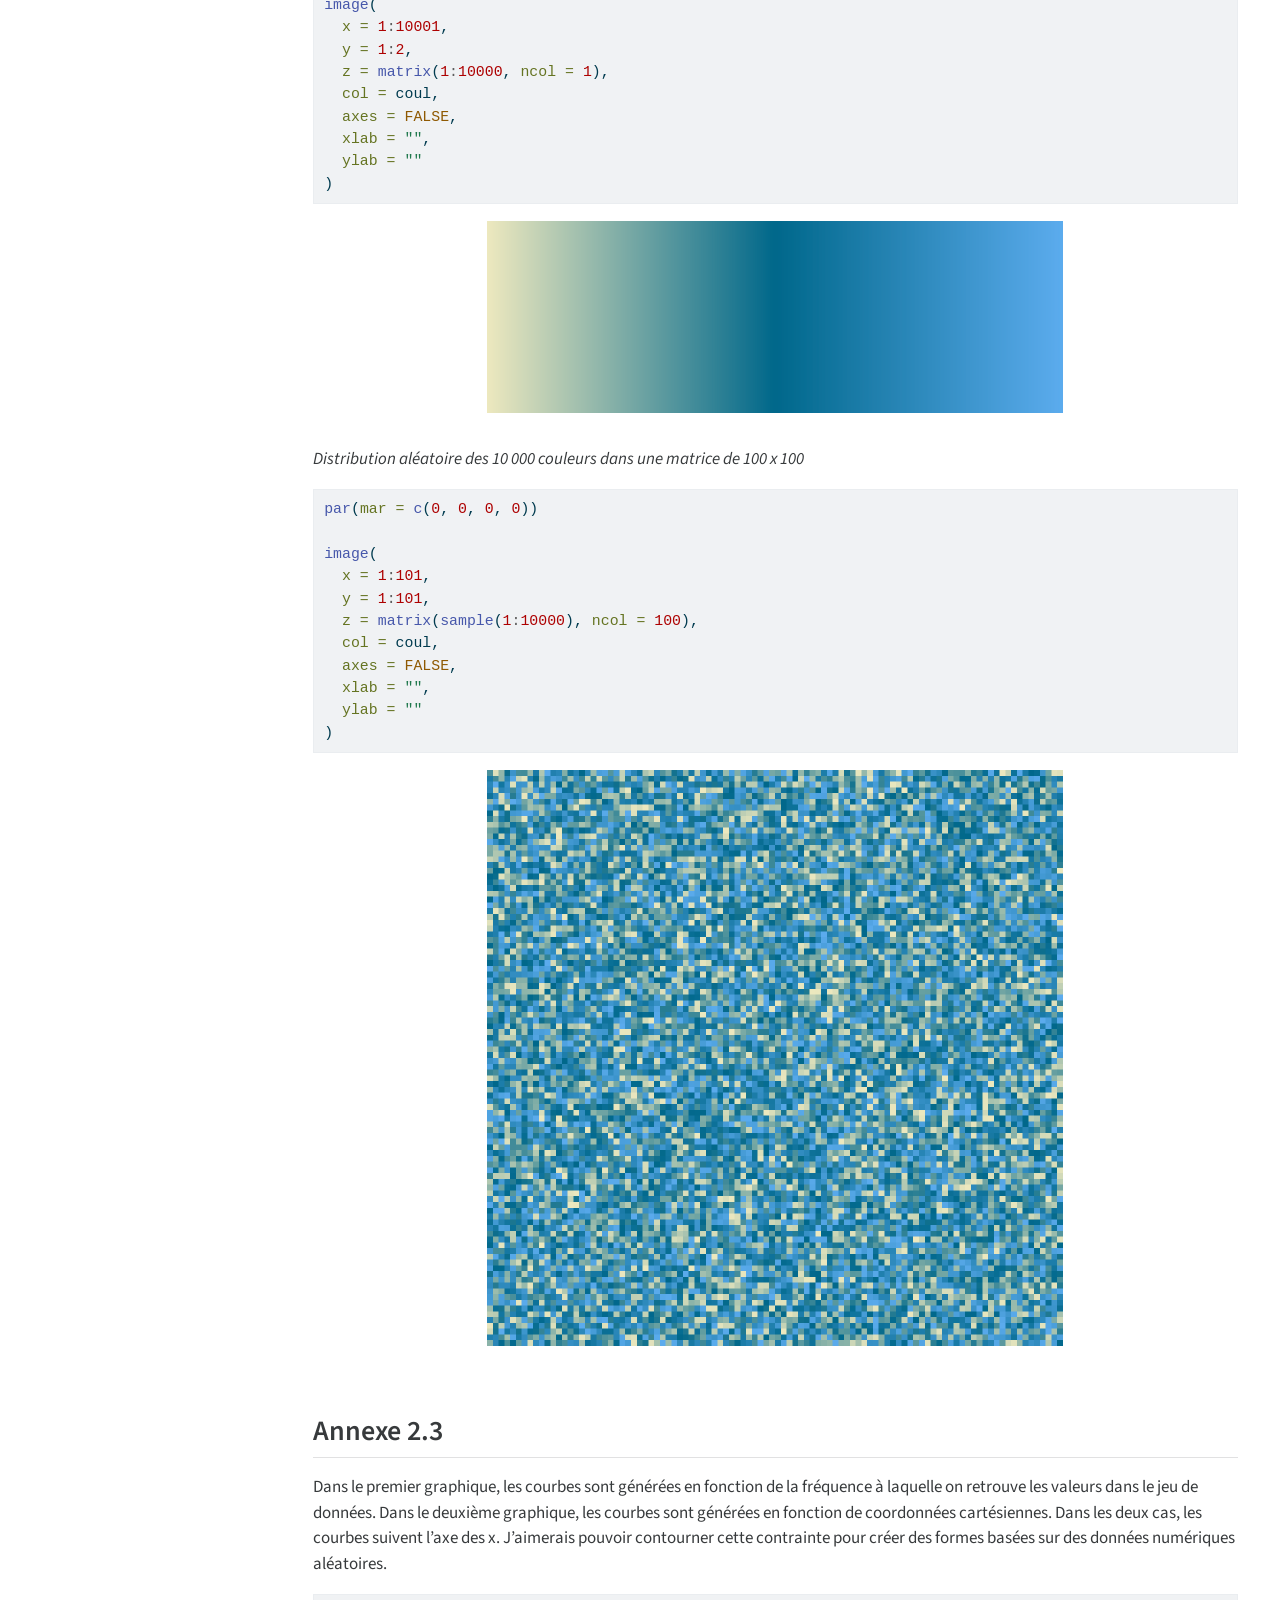
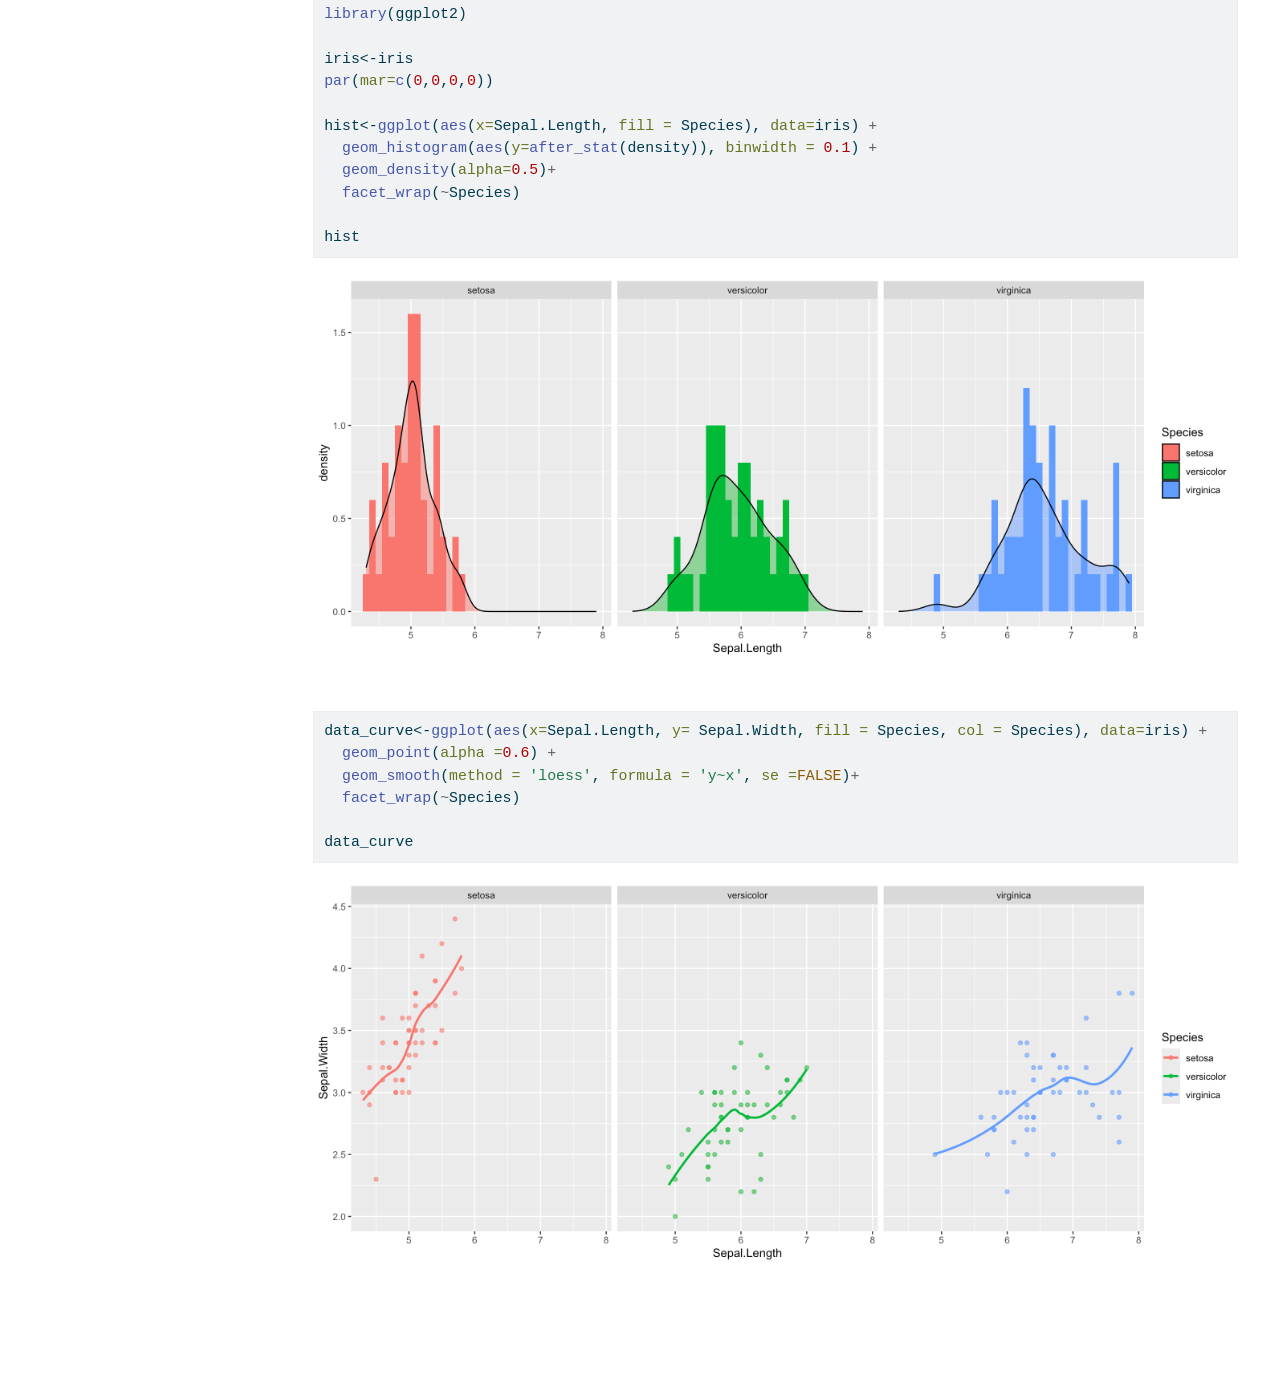
==== commit 463c472a: "moirés" ====
--- a/index.html
+++ b/index.html
@@ -180,6 +180,16 @@
 <section id="tissage-sergé-basé-sur-un-moiré" class="level3">
 <h3 class="anchored" data-anchor-id="tissage-sergé-basé-sur-un-moiré">Tissage sergé basé sur un moiré</h3>
 <div class="quarto-video"><video id="video_shortcode_videojs_video2" class="video-js vjs-default-skin vjs-fluid" controls="" preload="auto" data-setup="{}" title=""><source src="data/bref_algo2.mp4"></video></div>
+</section>
+<section id="résultat-dun-hybride-entre-les-deux-techniques" class="level3">
+<h3 class="anchored" data-anchor-id="résultat-dun-hybride-entre-les-deux-techniques">Résultat d’un hybride entre les deux techniques</h3>
+<p>Génération algorithmique d’un original pour le tissage Jacquard basé sur un moiré en armures doubles.</p>
+<div class="quarto-figure quarto-figure-center">
+<figure class="figure">
+<p><img src="data/algo3.jpg" class="img-fluid figure-img"></p>
+<figcaption>Échantillon d’armures moirées doubles, 2021, tissage Jacquard, coton et polyester</figcaption>
+</figure>
+</div>
 </section>
 </section>
 </section>
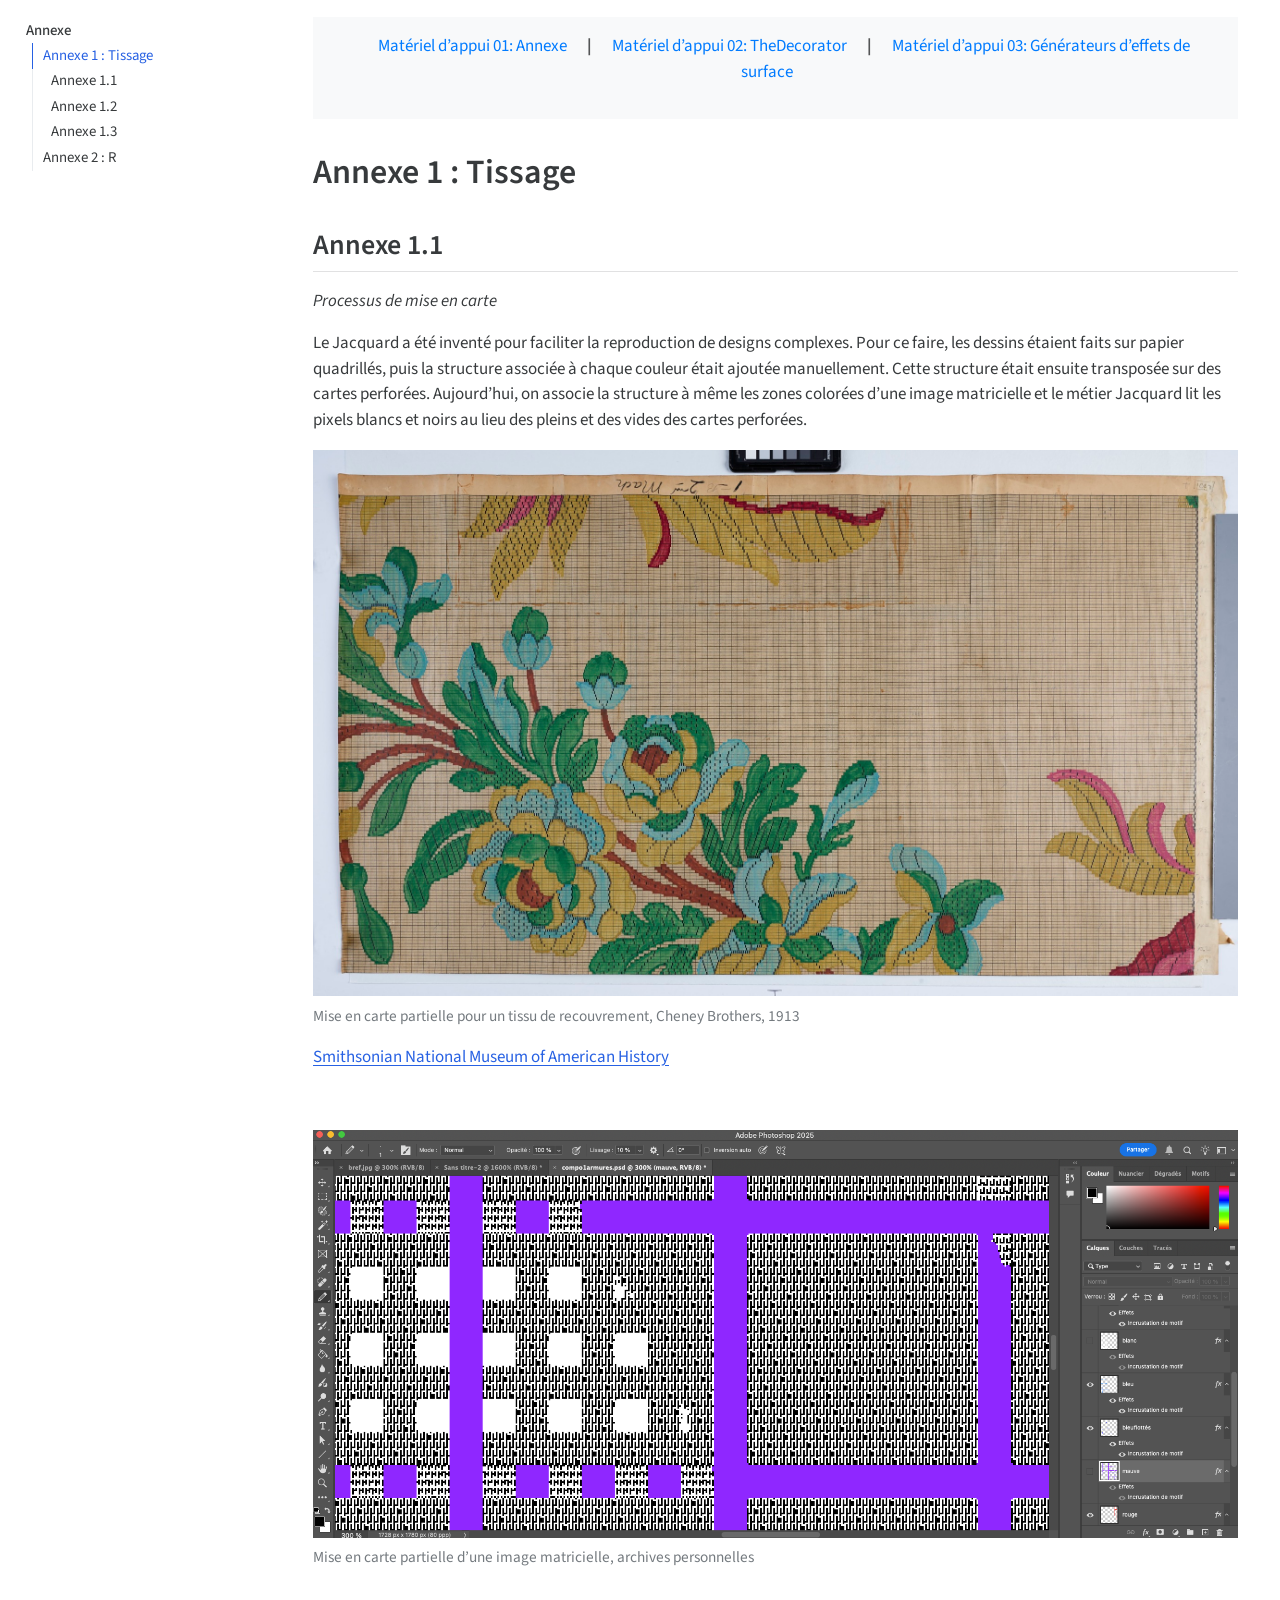
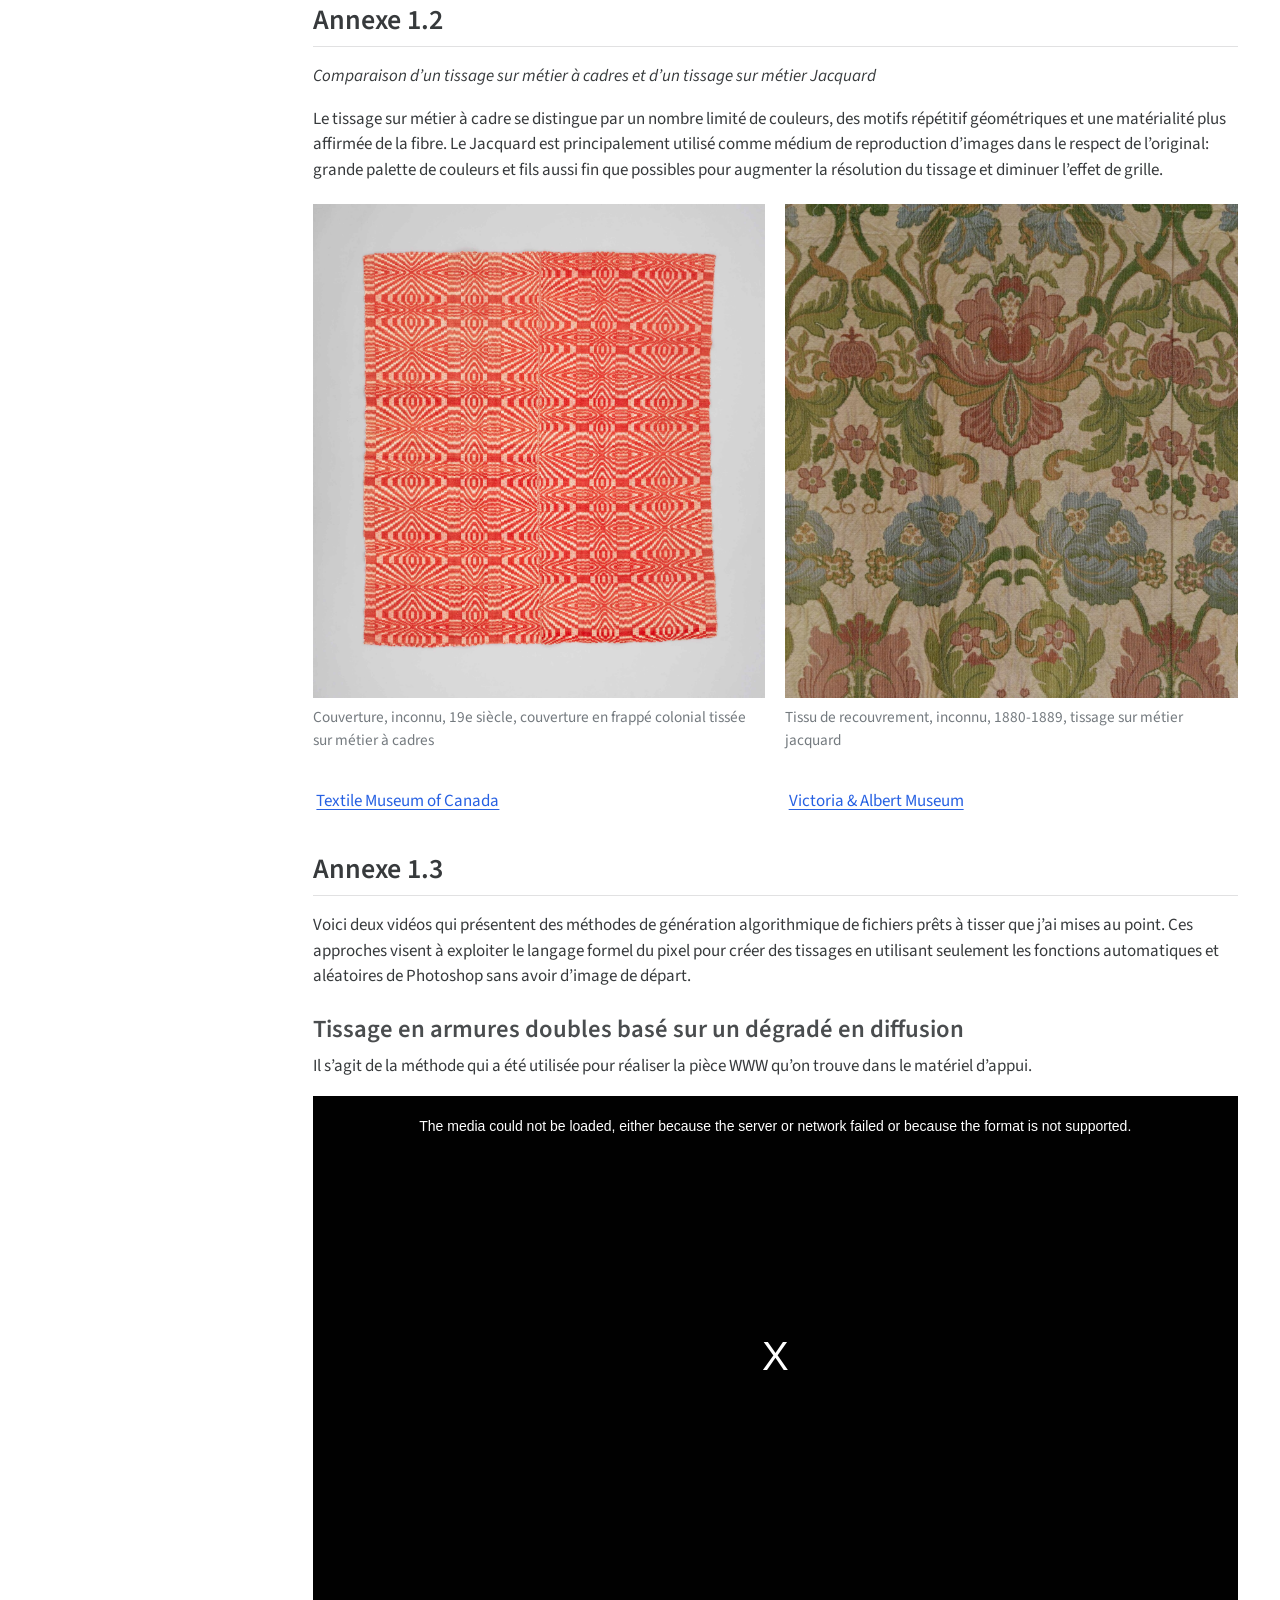
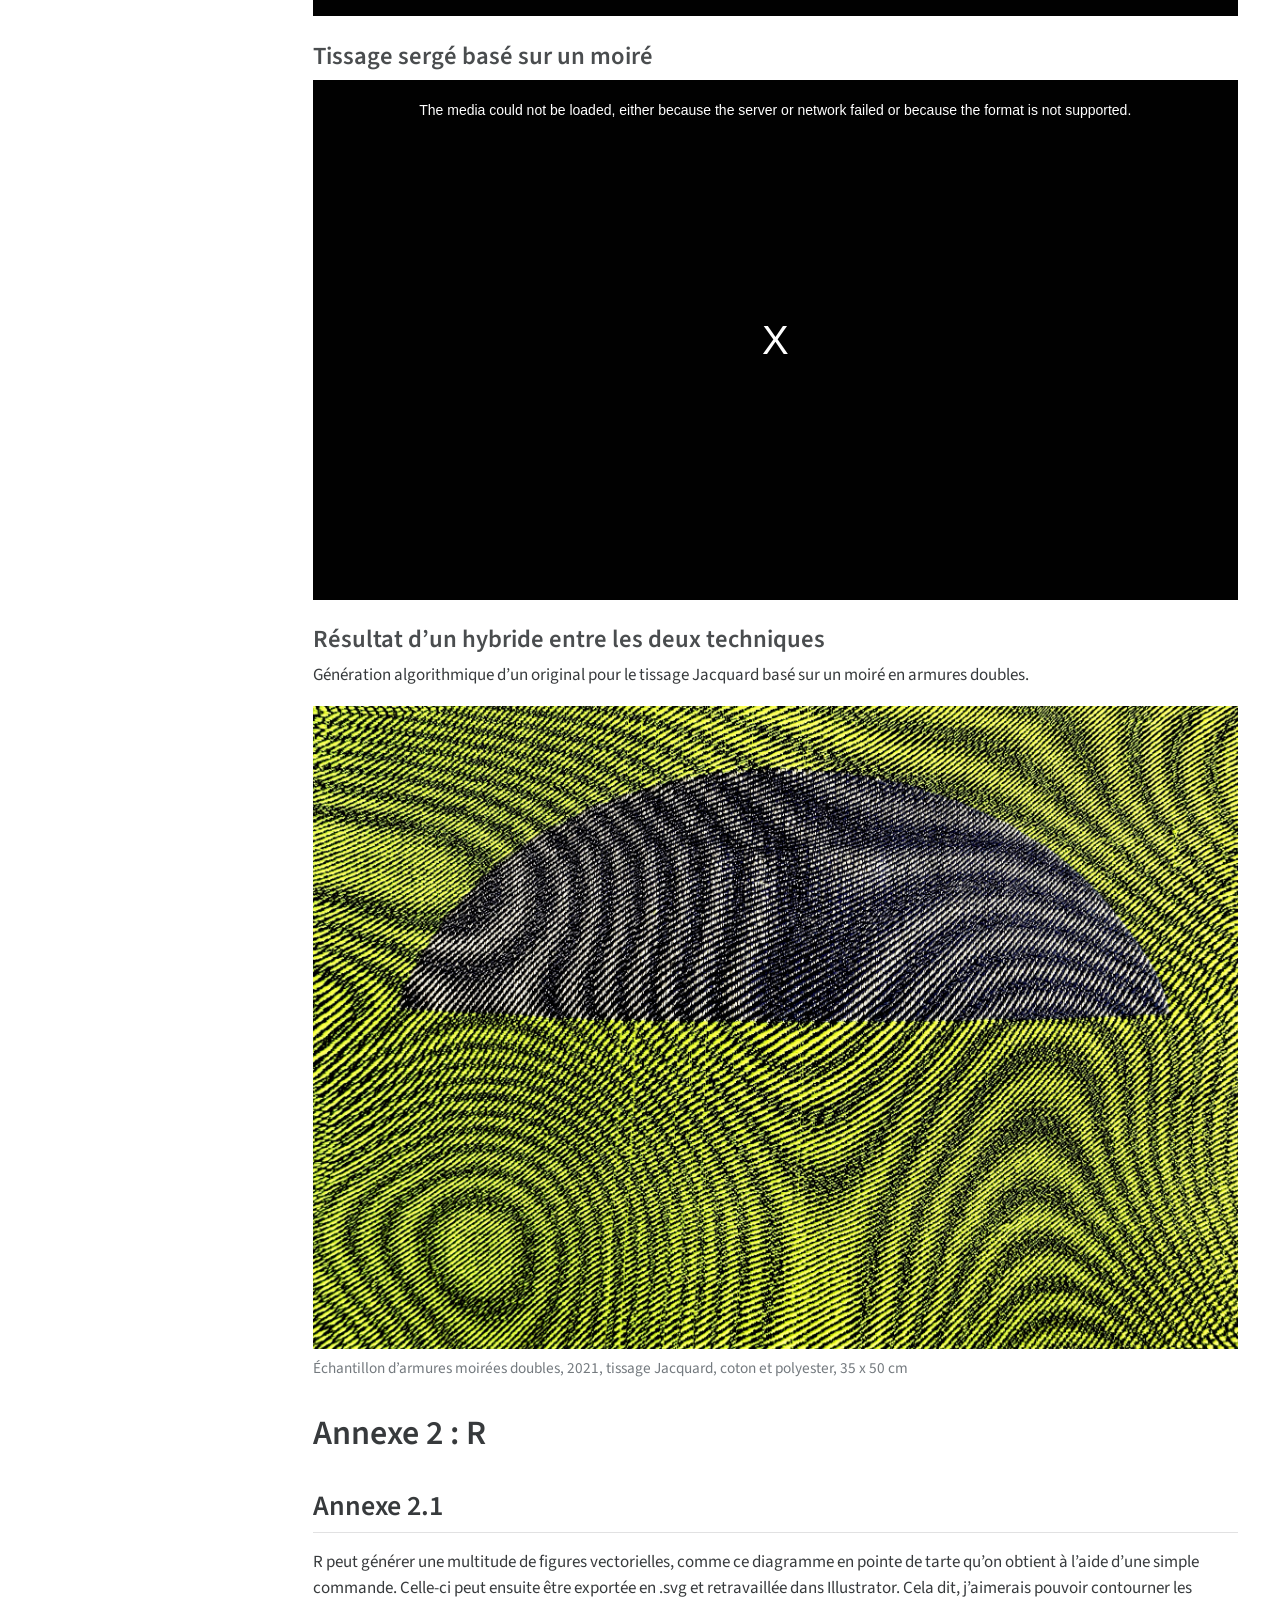
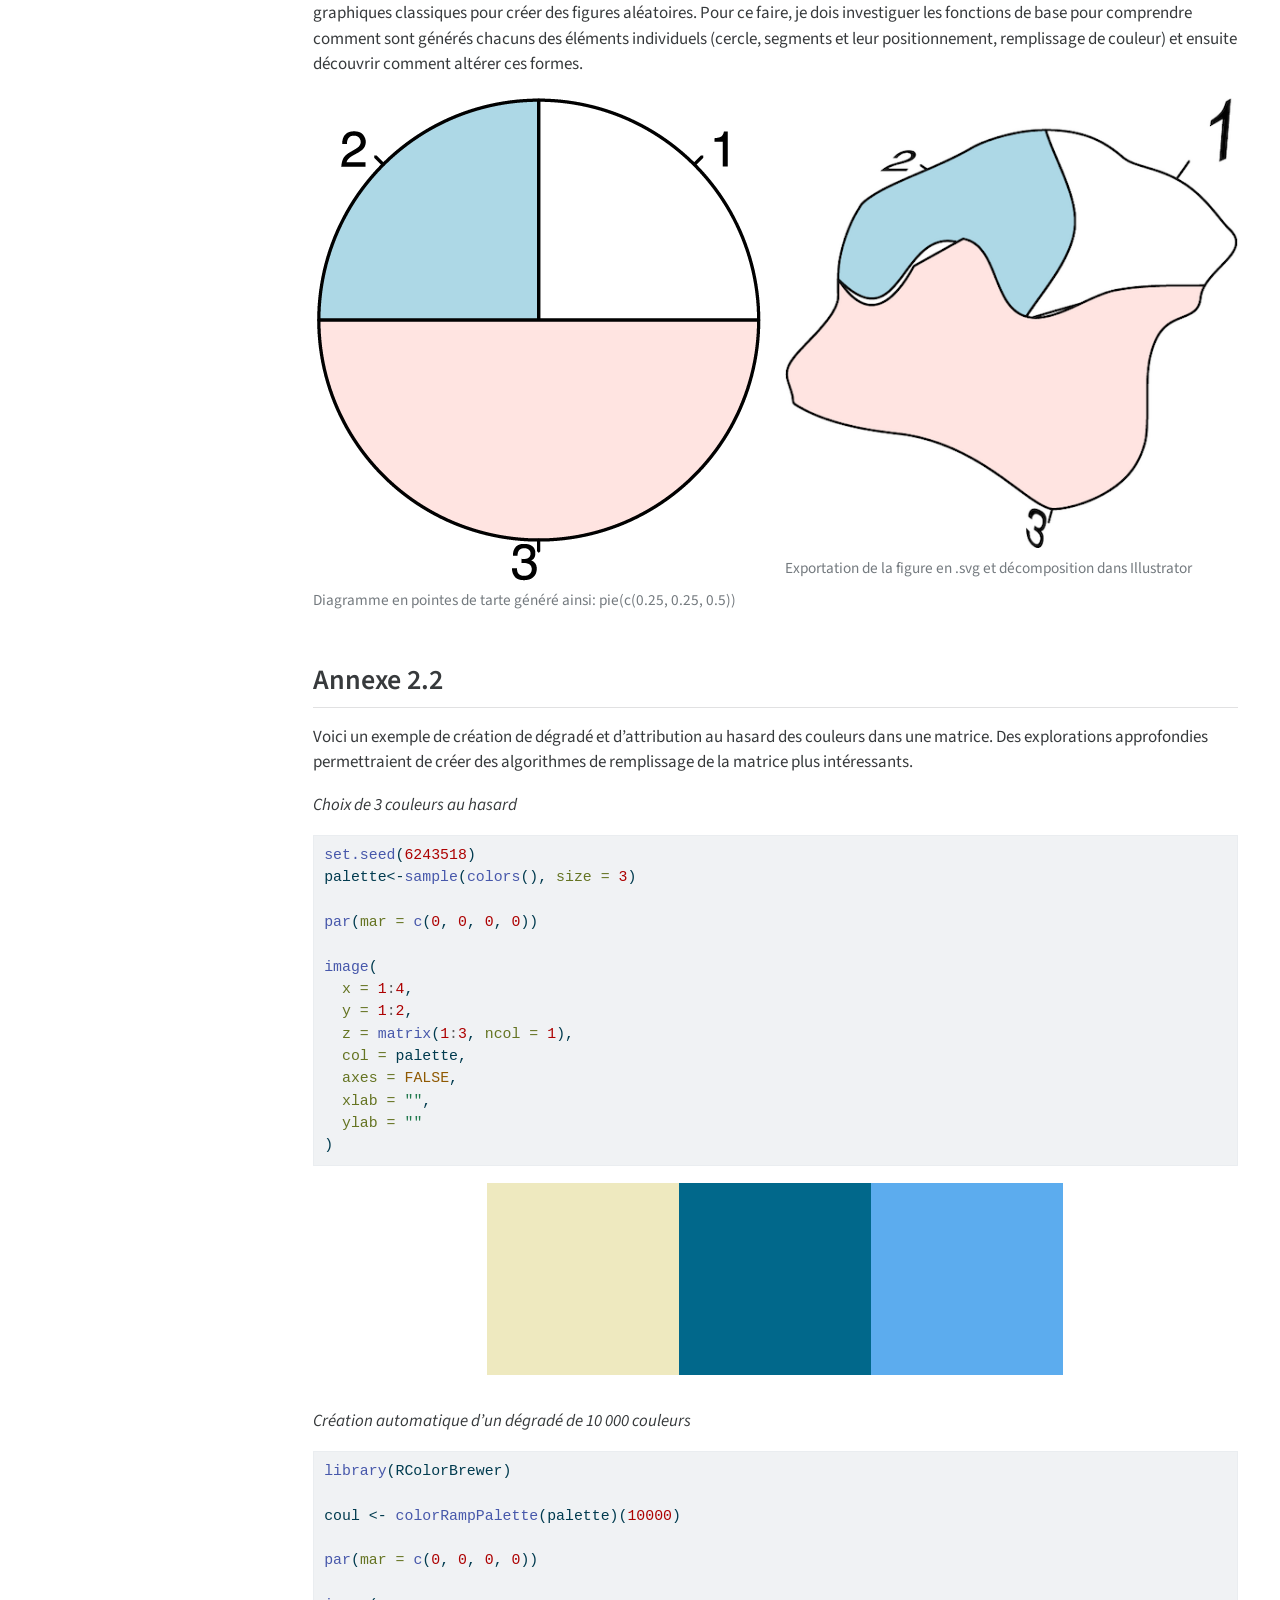
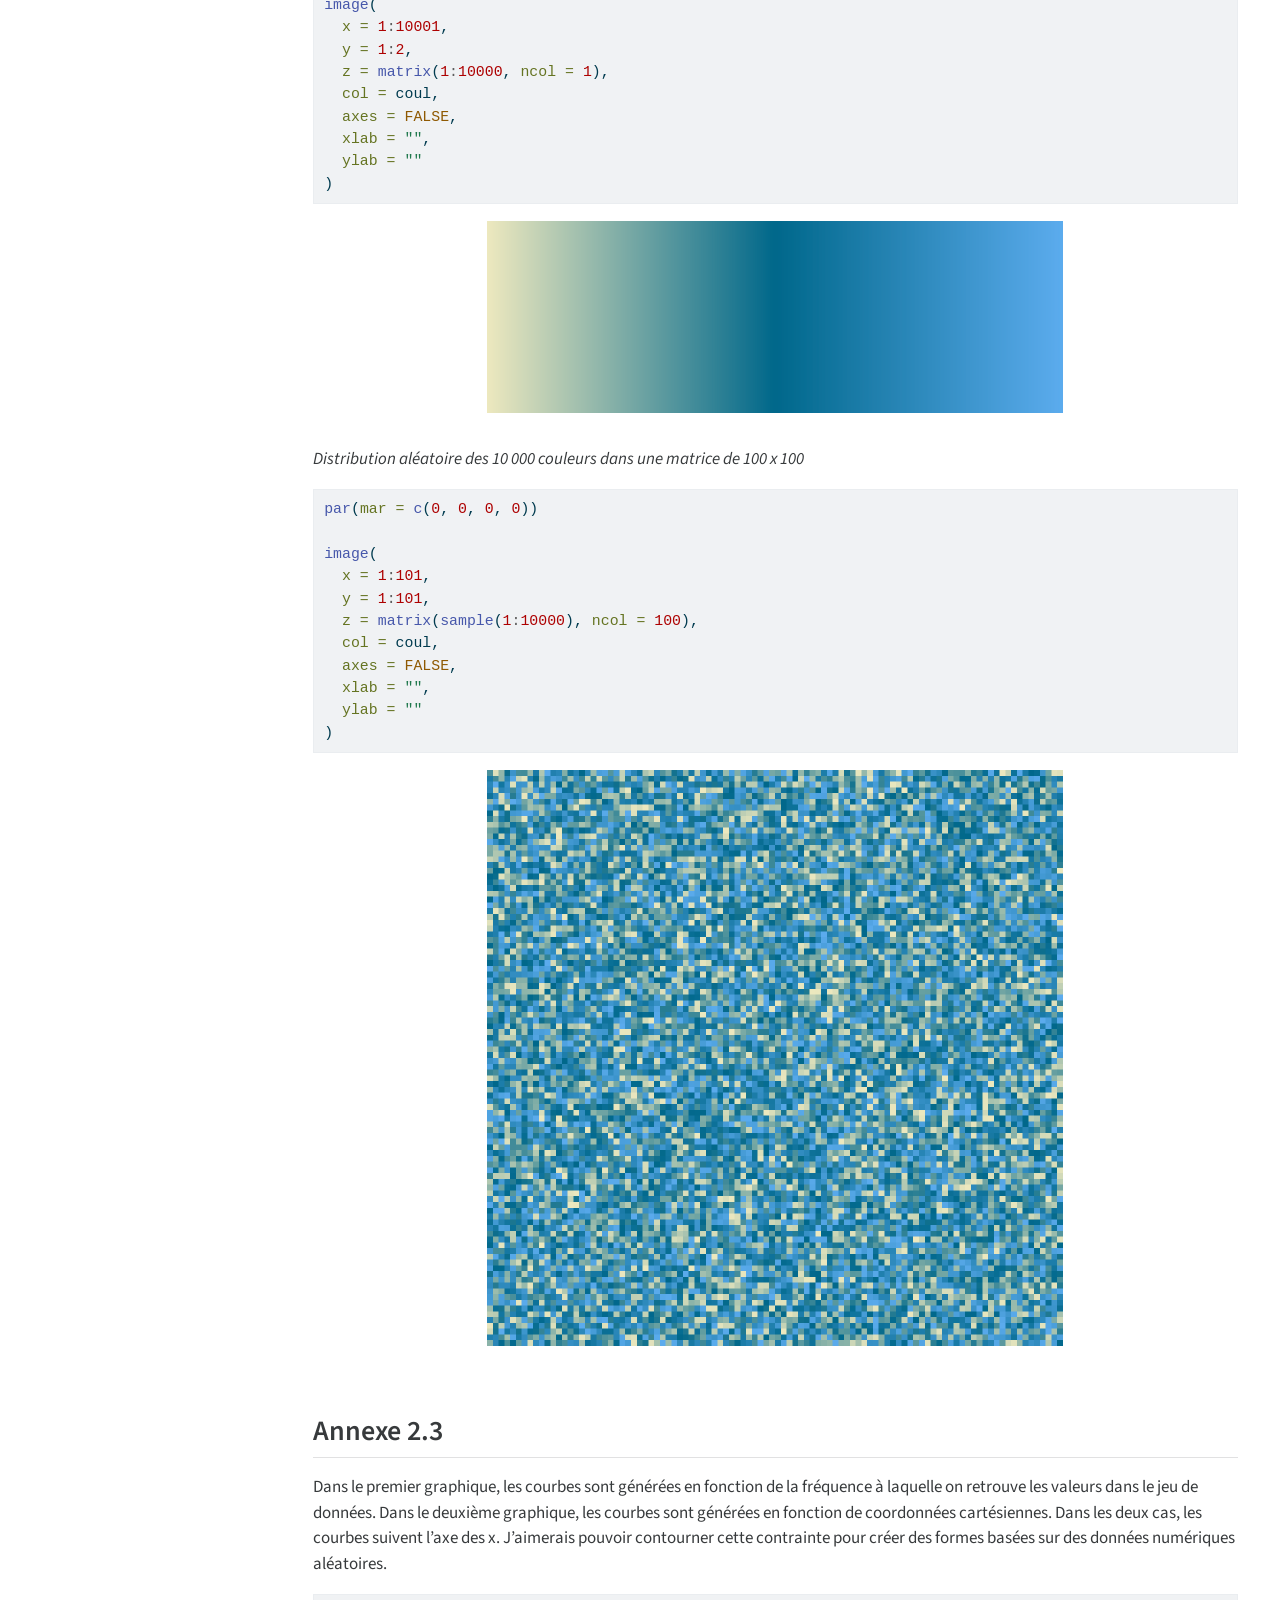
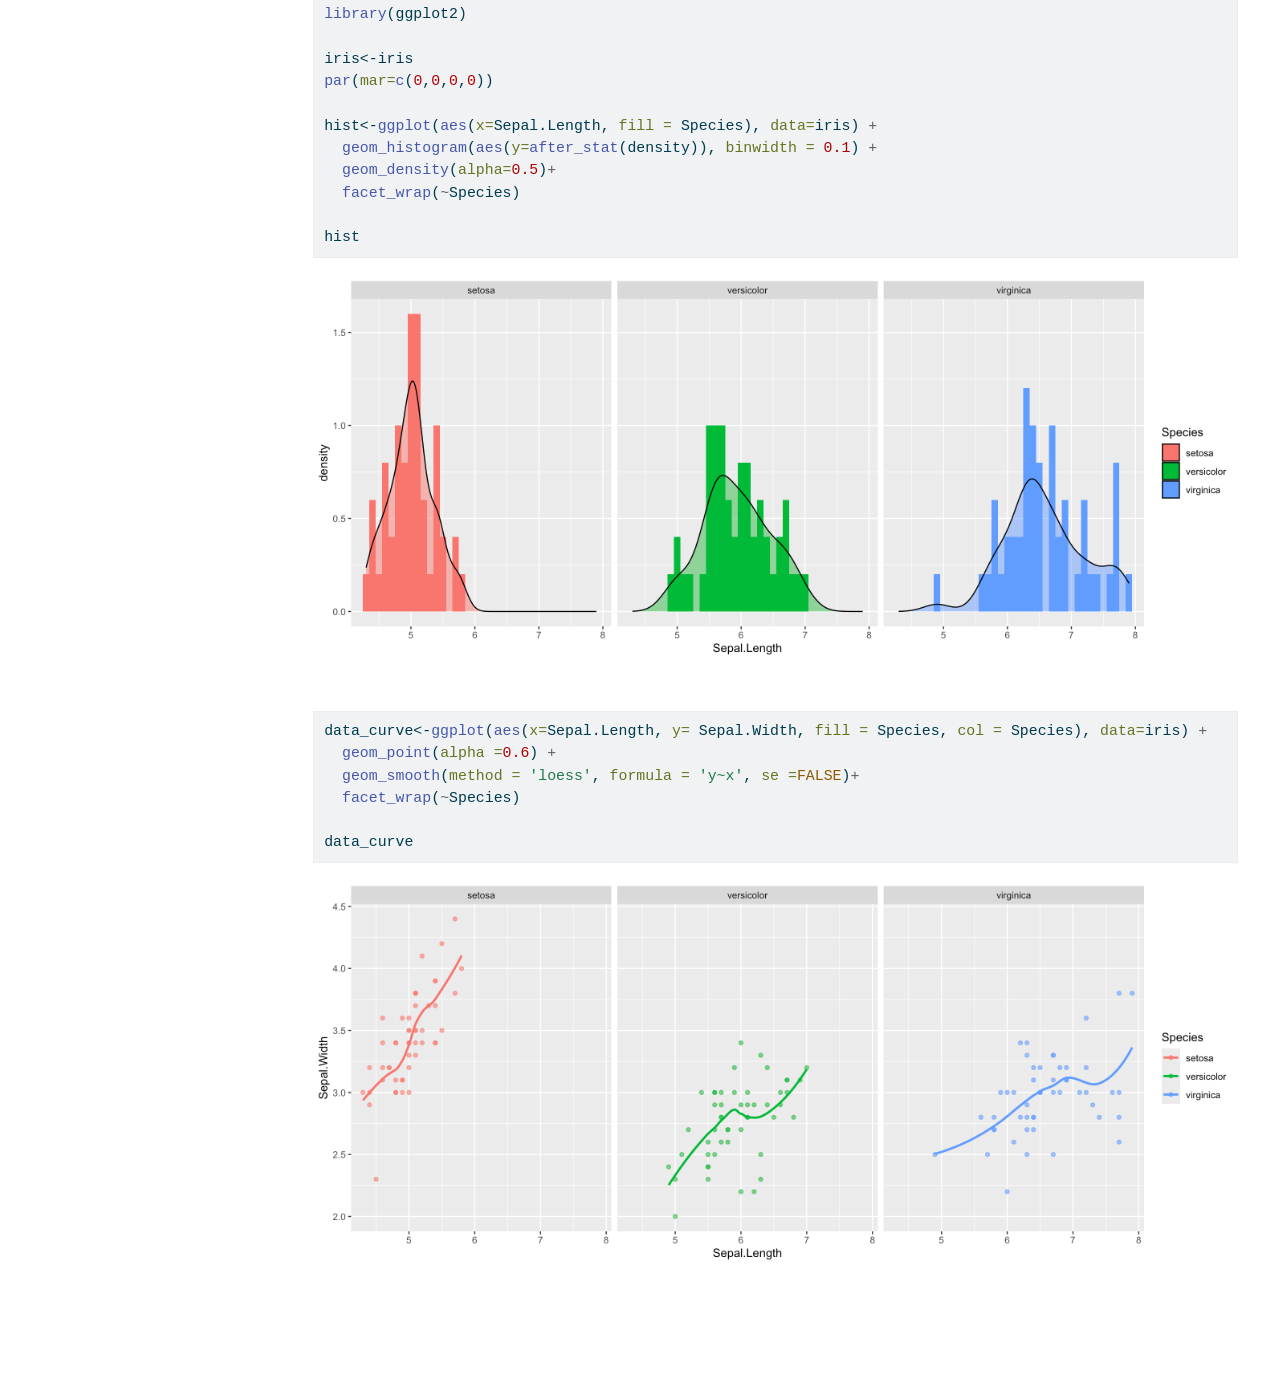
==== commit 491a6723: "xzsd" ====
--- a/index.html
+++ b/index.html
@@ -124,7 +124,7 @@
 <div class="quarto-figure quarto-figure-center">
 <figure class="figure">
 <p><img src="data/bref.png" class="img-fluid figure-img"></p>
-<figcaption>Mise en carte d’une image matricielle, archives personnelles</figcaption>
+<figcaption>Mise en carte partielle d’une image matricielle, archives personnelles</figcaption>
 </figure>
 </div>
 </section>
@@ -187,7 +187,7 @@
 <div class="quarto-figure quarto-figure-center">
 <figure class="figure">
 <p><img src="data/algo3.jpg" class="img-fluid figure-img"></p>
-<figcaption>Échantillon d’armures moirées doubles, 2021, tissage Jacquard, coton et polyester</figcaption>
+<figcaption>Échantillon d’armures moirées doubles, 2021, tissage Jacquard, coton et polyester, 35 x 50 cm</figcaption>
 </figure>
 </div>
 </section>
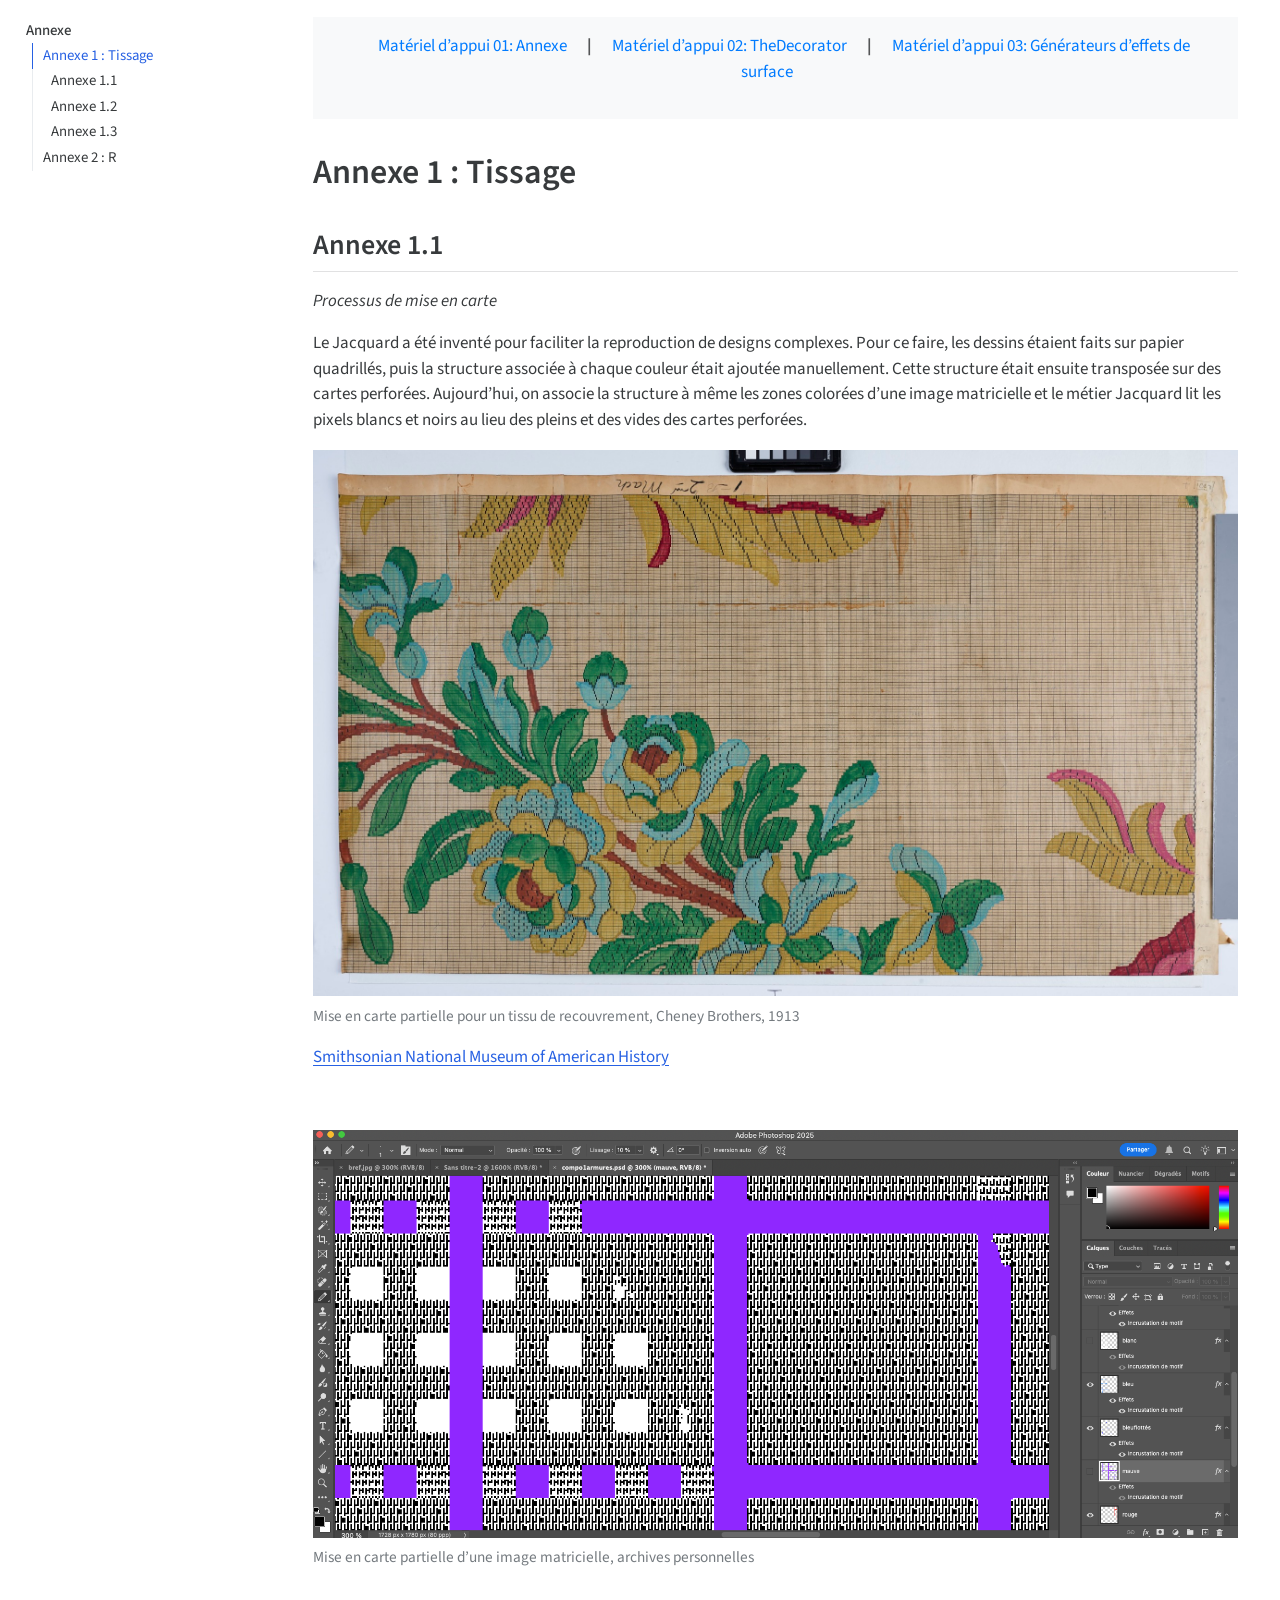
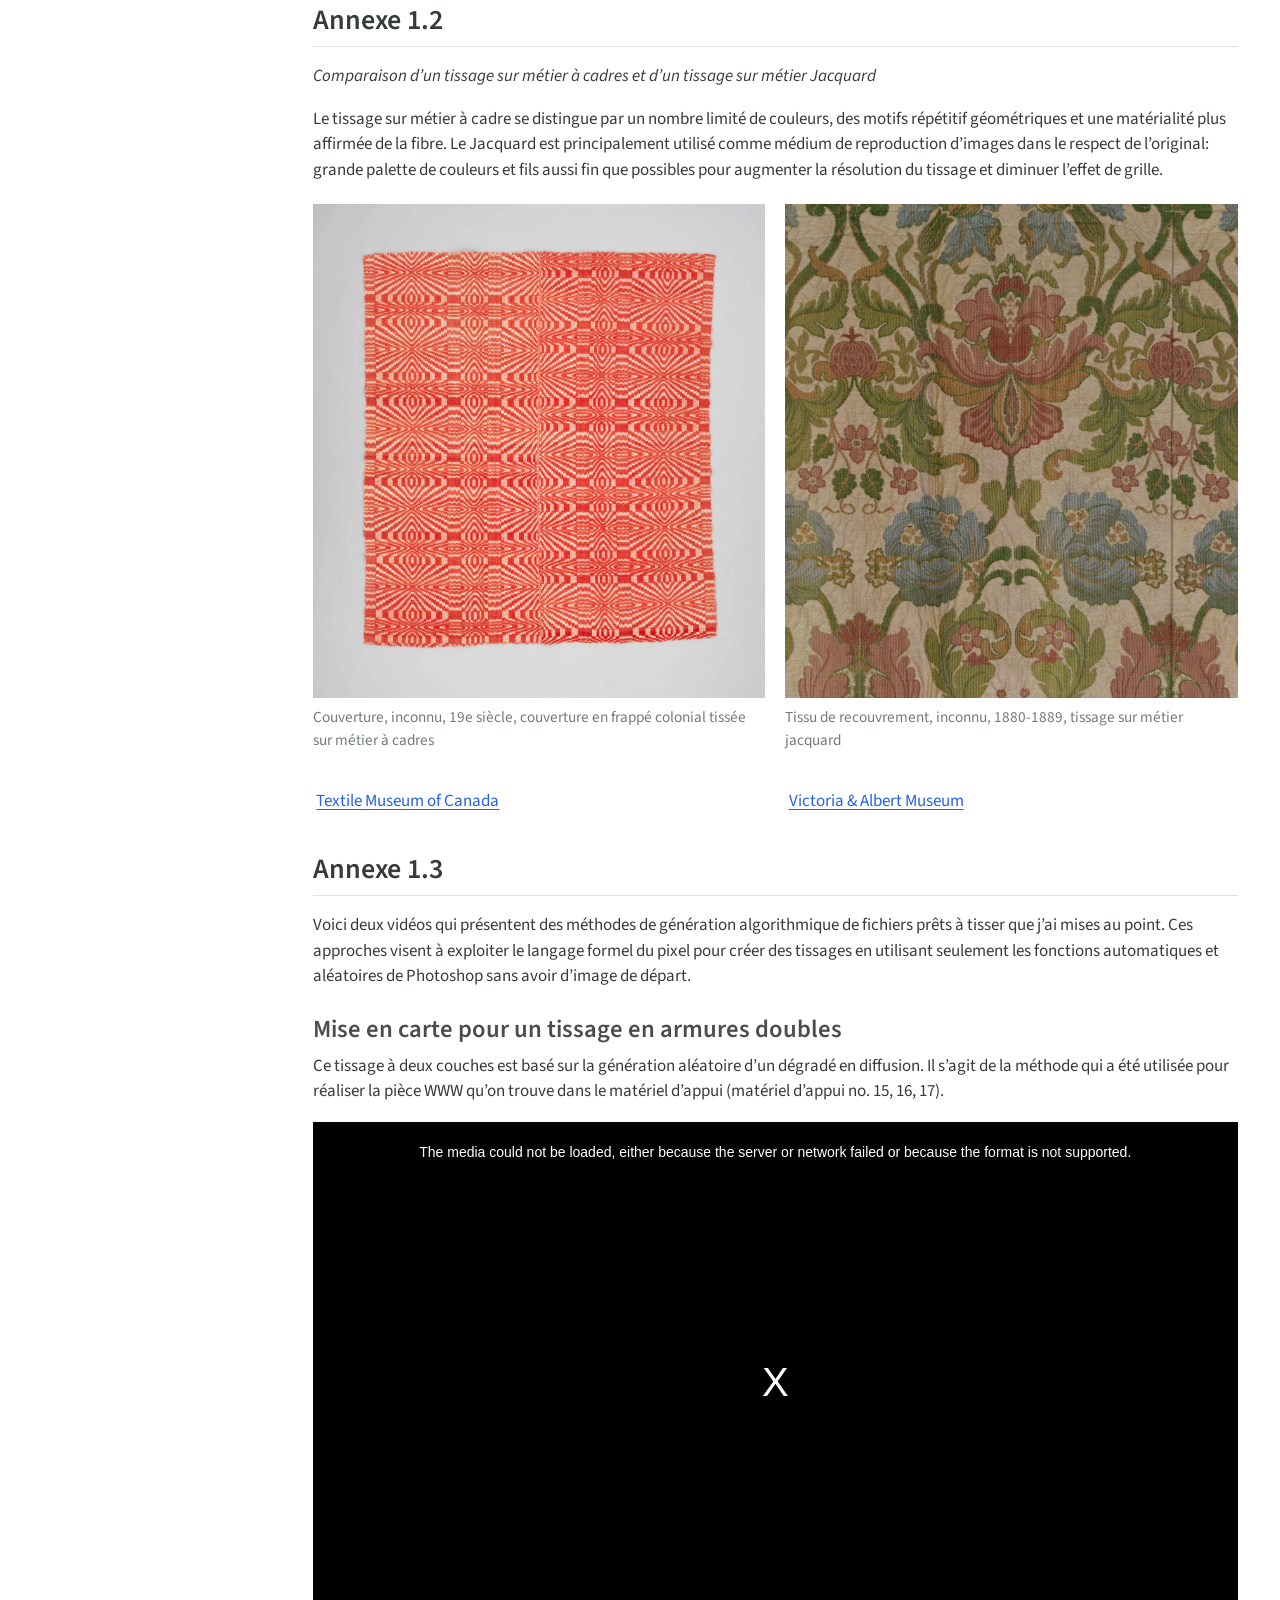
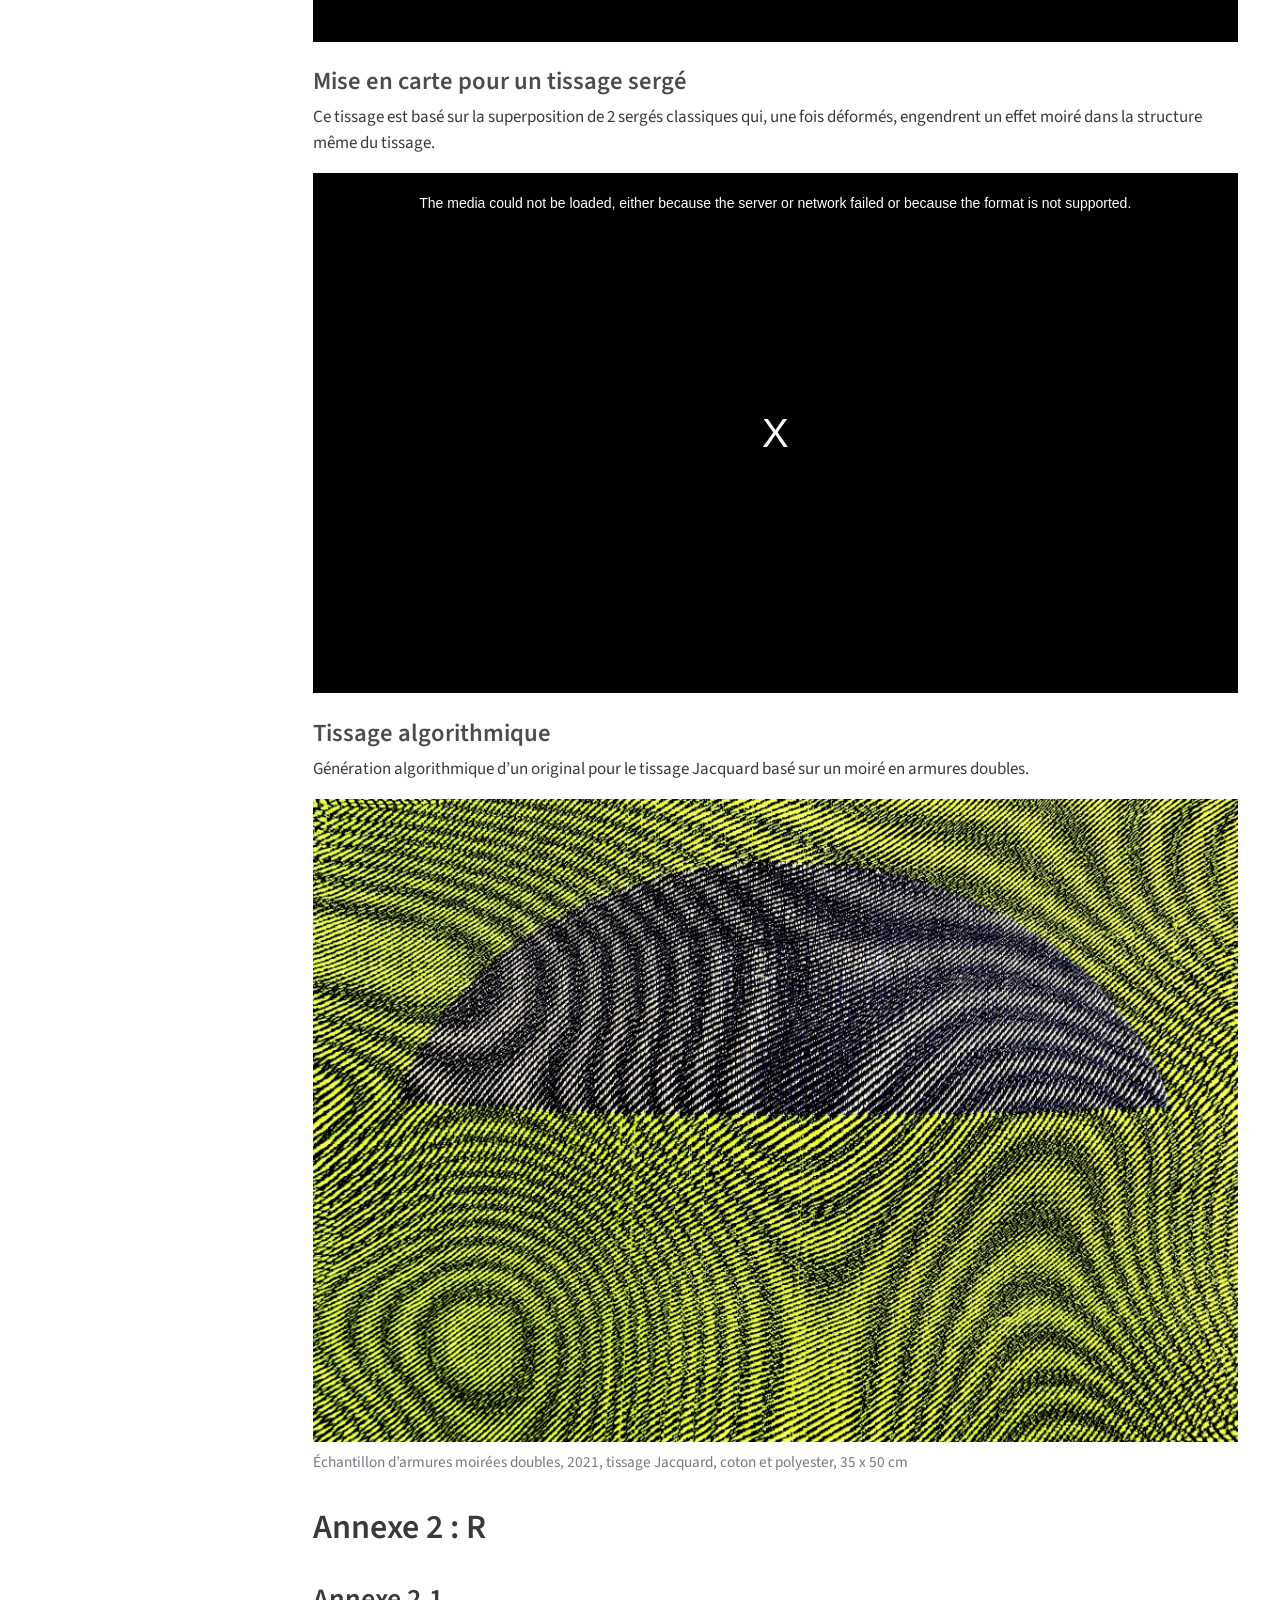
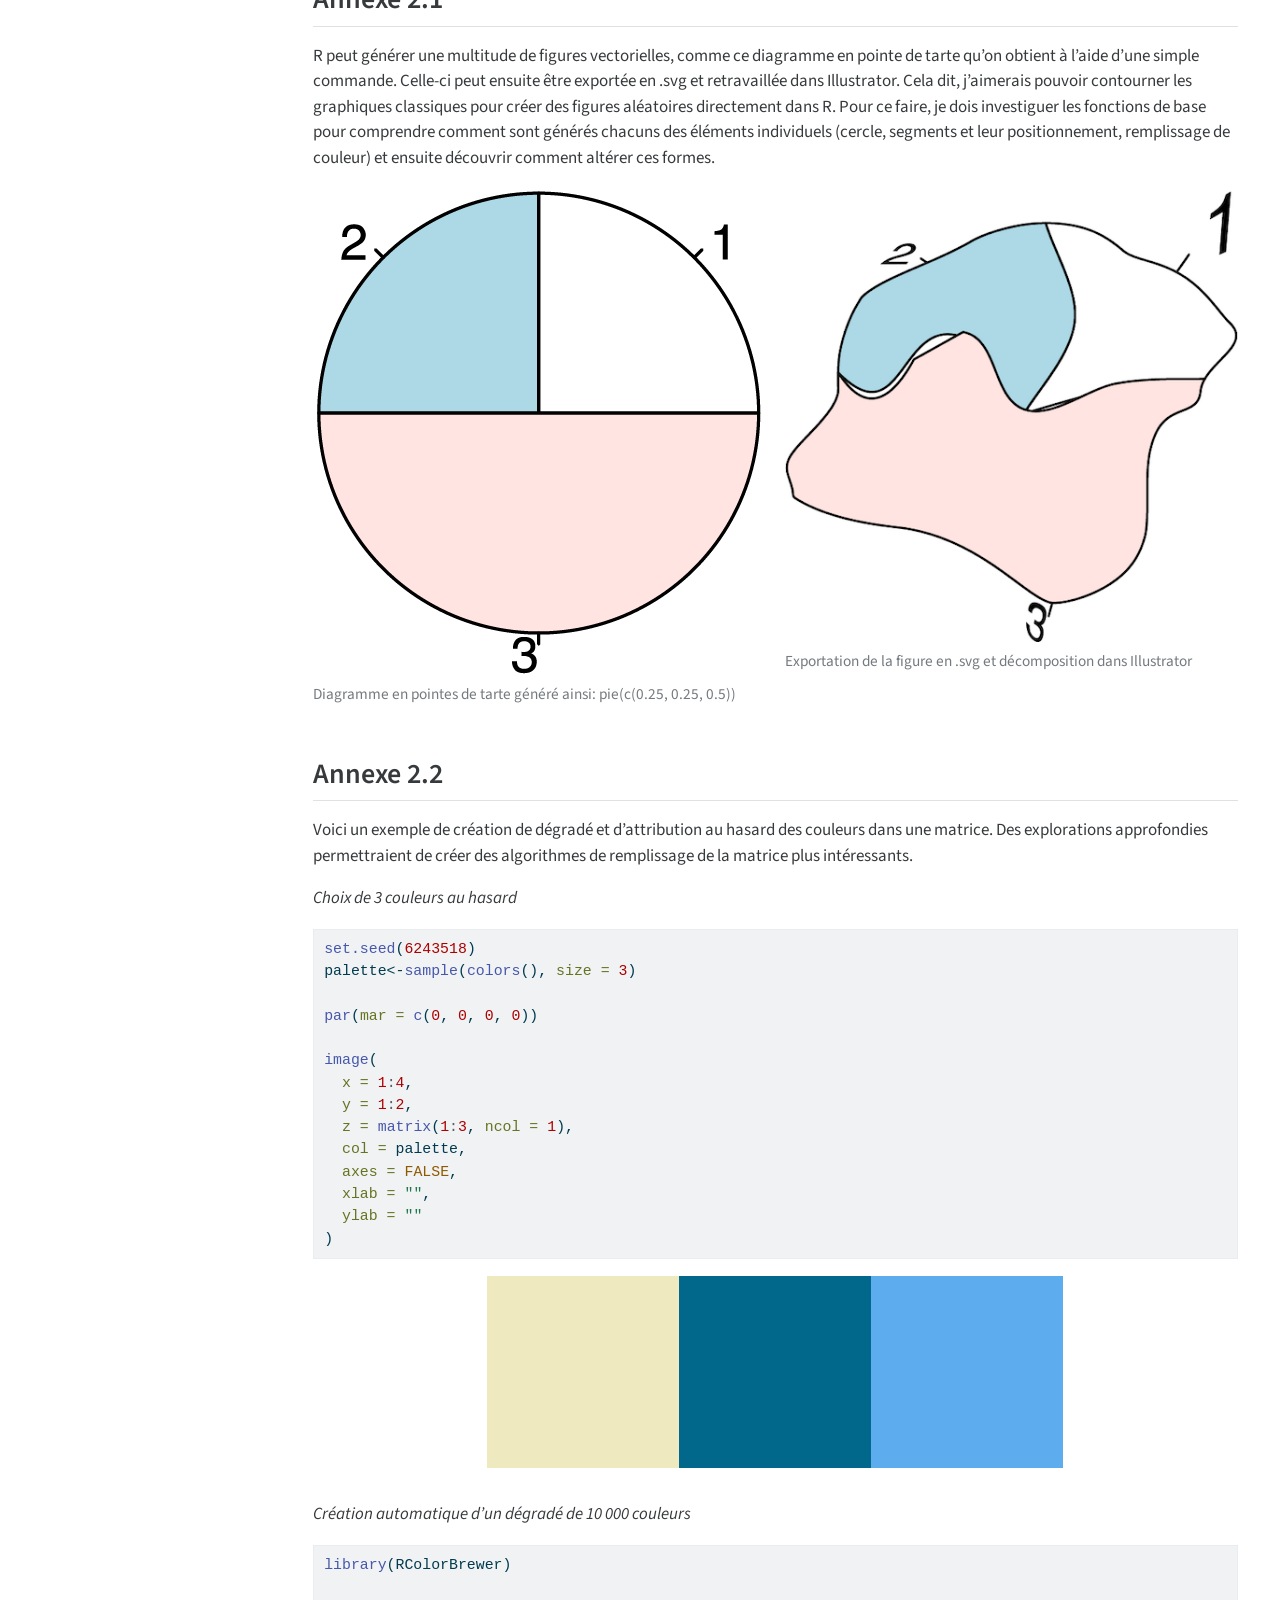
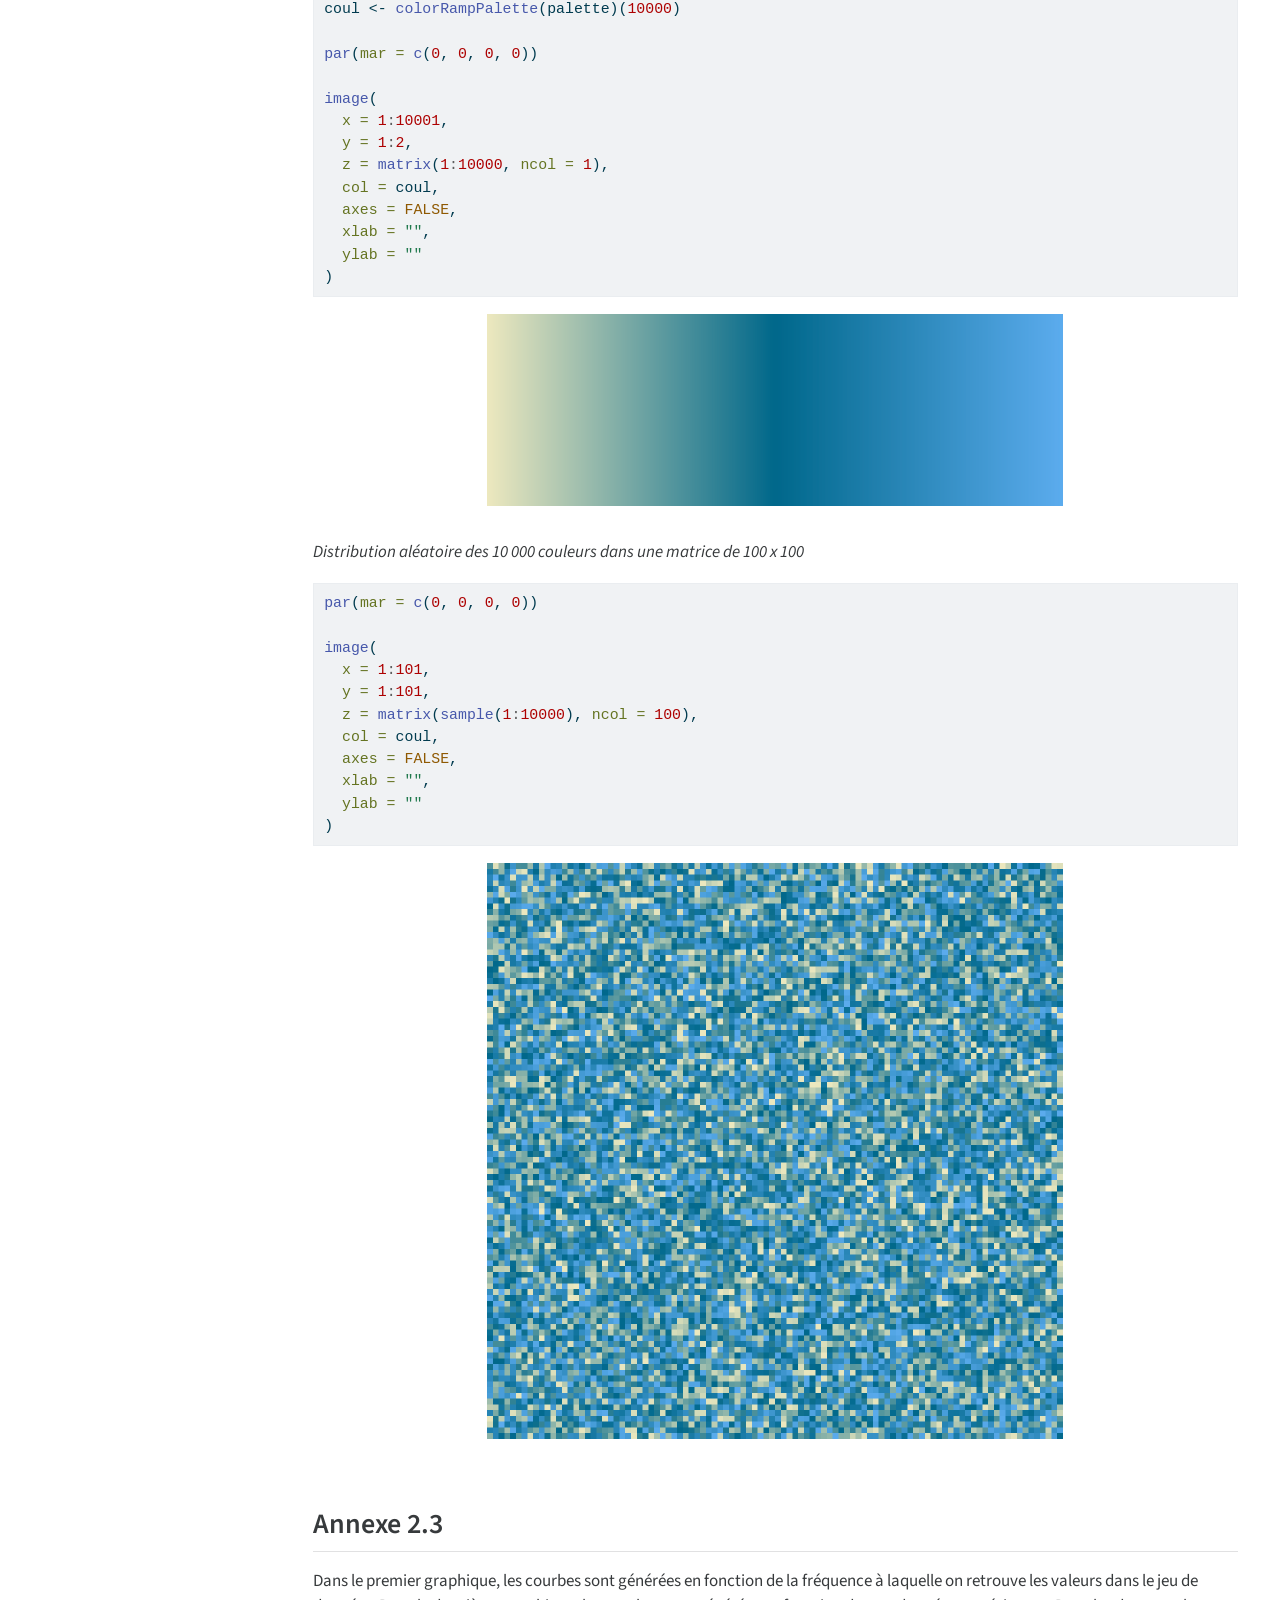
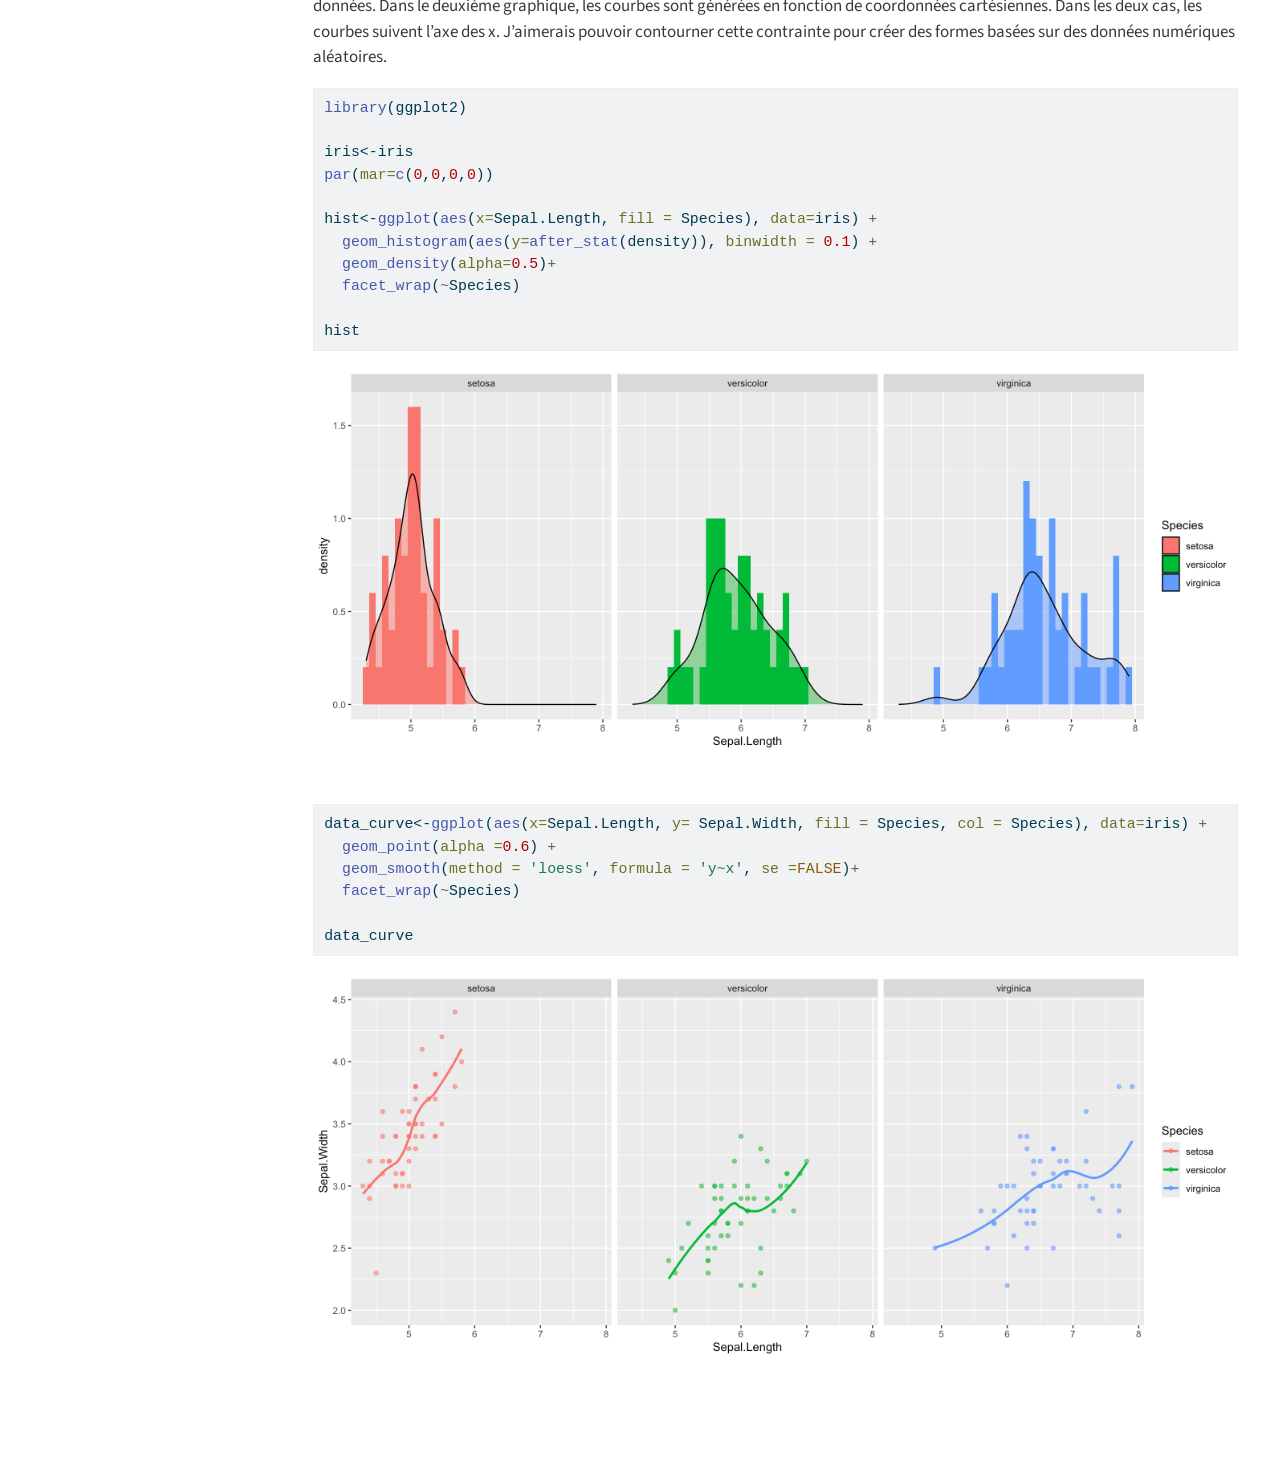
==== commit 25f6d0a7: "voilà!" ====
--- a/index.html
+++ b/index.html
@@ -172,17 +172,18 @@
 <section id="annexe-1.3" class="level2">
 <h2 class="anchored" data-anchor-id="annexe-1.3">Annexe 1.3</h2>
 <p>Voici deux vidéos qui présentent des méthodes de génération algorithmique de fichiers prêts à tisser que j’ai mises au point. Ces approches visent à exploiter le langage formel du pixel pour créer des tissages en utilisant seulement les fonctions automatiques et aléatoires de Photoshop sans avoir d’image de départ.</p>
-<section id="tissage-en-armures-doubles-basé-sur-un-dégradé-en-diffusion" class="level3">
-<h3 class="anchored" data-anchor-id="tissage-en-armures-doubles-basé-sur-un-dégradé-en-diffusion">Tissage en armures doubles basé sur un dégradé en diffusion</h3>
-<p>Il s’agit de la méthode qui a été utilisée pour réaliser la pièce WWW qu’on trouve dans le matériel d’appui.</p>
+<section id="mise-en-carte-pour-un-tissage-en-armures-doubles" class="level3">
+<h3 class="anchored" data-anchor-id="mise-en-carte-pour-un-tissage-en-armures-doubles">Mise en carte pour un tissage en armures doubles</h3>
+<p>Ce tissage à deux couches est basé sur la génération aléatoire d’un dégradé en diffusion. Il s’agit de la méthode qui a été utilisée pour réaliser la pièce WWW qu’on trouve dans le matériel d’appui (matériel d’appui no. 15, 16, 17).</p>
 <div class="quarto-video"><video id="video_shortcode_videojs_video1" class="video-js vjs-default-skin vjs-fluid" controls="" preload="auto" data-setup="{}" title=""><source src="data/bref_algo1.mp4"></video></div>
 </section>
-<section id="tissage-sergé-basé-sur-un-moiré" class="level3">
-<h3 class="anchored" data-anchor-id="tissage-sergé-basé-sur-un-moiré">Tissage sergé basé sur un moiré</h3>
+<section id="mise-en-carte-pour-un-tissage-sergé" class="level3">
+<h3 class="anchored" data-anchor-id="mise-en-carte-pour-un-tissage-sergé">Mise en carte pour un tissage sergé</h3>
+<p>Ce tissage est basé sur la superposition de 2 sergés classiques qui, une fois déformés, engendrent un effet moiré dans la structure même du tissage.</p>
 <div class="quarto-video"><video id="video_shortcode_videojs_video2" class="video-js vjs-default-skin vjs-fluid" controls="" preload="auto" data-setup="{}" title=""><source src="data/bref_algo2.mp4"></video></div>
 </section>
-<section id="résultat-dun-hybride-entre-les-deux-techniques" class="level3">
-<h3 class="anchored" data-anchor-id="résultat-dun-hybride-entre-les-deux-techniques">Résultat d’un hybride entre les deux techniques</h3>
+<section id="tissage-algorithmique" class="level3">
+<h3 class="anchored" data-anchor-id="tissage-algorithmique">Tissage algorithmique</h3>
 <p>Génération algorithmique d’un original pour le tissage Jacquard basé sur un moiré en armures doubles.</p>
 <div class="quarto-figure quarto-figure-center">
 <figure class="figure">
@@ -197,7 +198,7 @@
 <h1>Annexe 2 : R</h1>
 <section id="annexe-2.1" class="level2">
 <h2 class="anchored" data-anchor-id="annexe-2.1">Annexe 2.1</h2>
-<p>R peut générer une multitude de figures vectorielles, comme ce diagramme en pointe de tarte qu’on obtient à l’aide d’une simple commande. Celle-ci peut ensuite être exportée en .svg et retravaillée dans Illustrator. Cela dit, j’aimerais pouvoir contourner les graphiques classiques pour créer des figures aléatoires. Pour ce faire, je dois investiguer les fonctions de base pour comprendre comment sont générés chacuns des éléments individuels (cercle, segments et leur positionnement, remplissage de couleur) et ensuite découvrir comment altérer ces formes.</p>
+<p>R peut générer une multitude de figures vectorielles, comme ce diagramme en pointe de tarte qu’on obtient à l’aide d’une simple commande. Celle-ci peut ensuite être exportée en .svg et retravaillée dans Illustrator. Cela dit, j’aimerais pouvoir contourner les graphiques classiques pour créer des figures aléatoires directement dans R. Pour ce faire, je dois investiguer les fonctions de base pour comprendre comment sont générés chacuns des éléments individuels (cercle, segments et leur positionnement, remplissage de couleur) et ensuite découvrir comment altérer ces formes.</p>
 <div>
 
 </div>
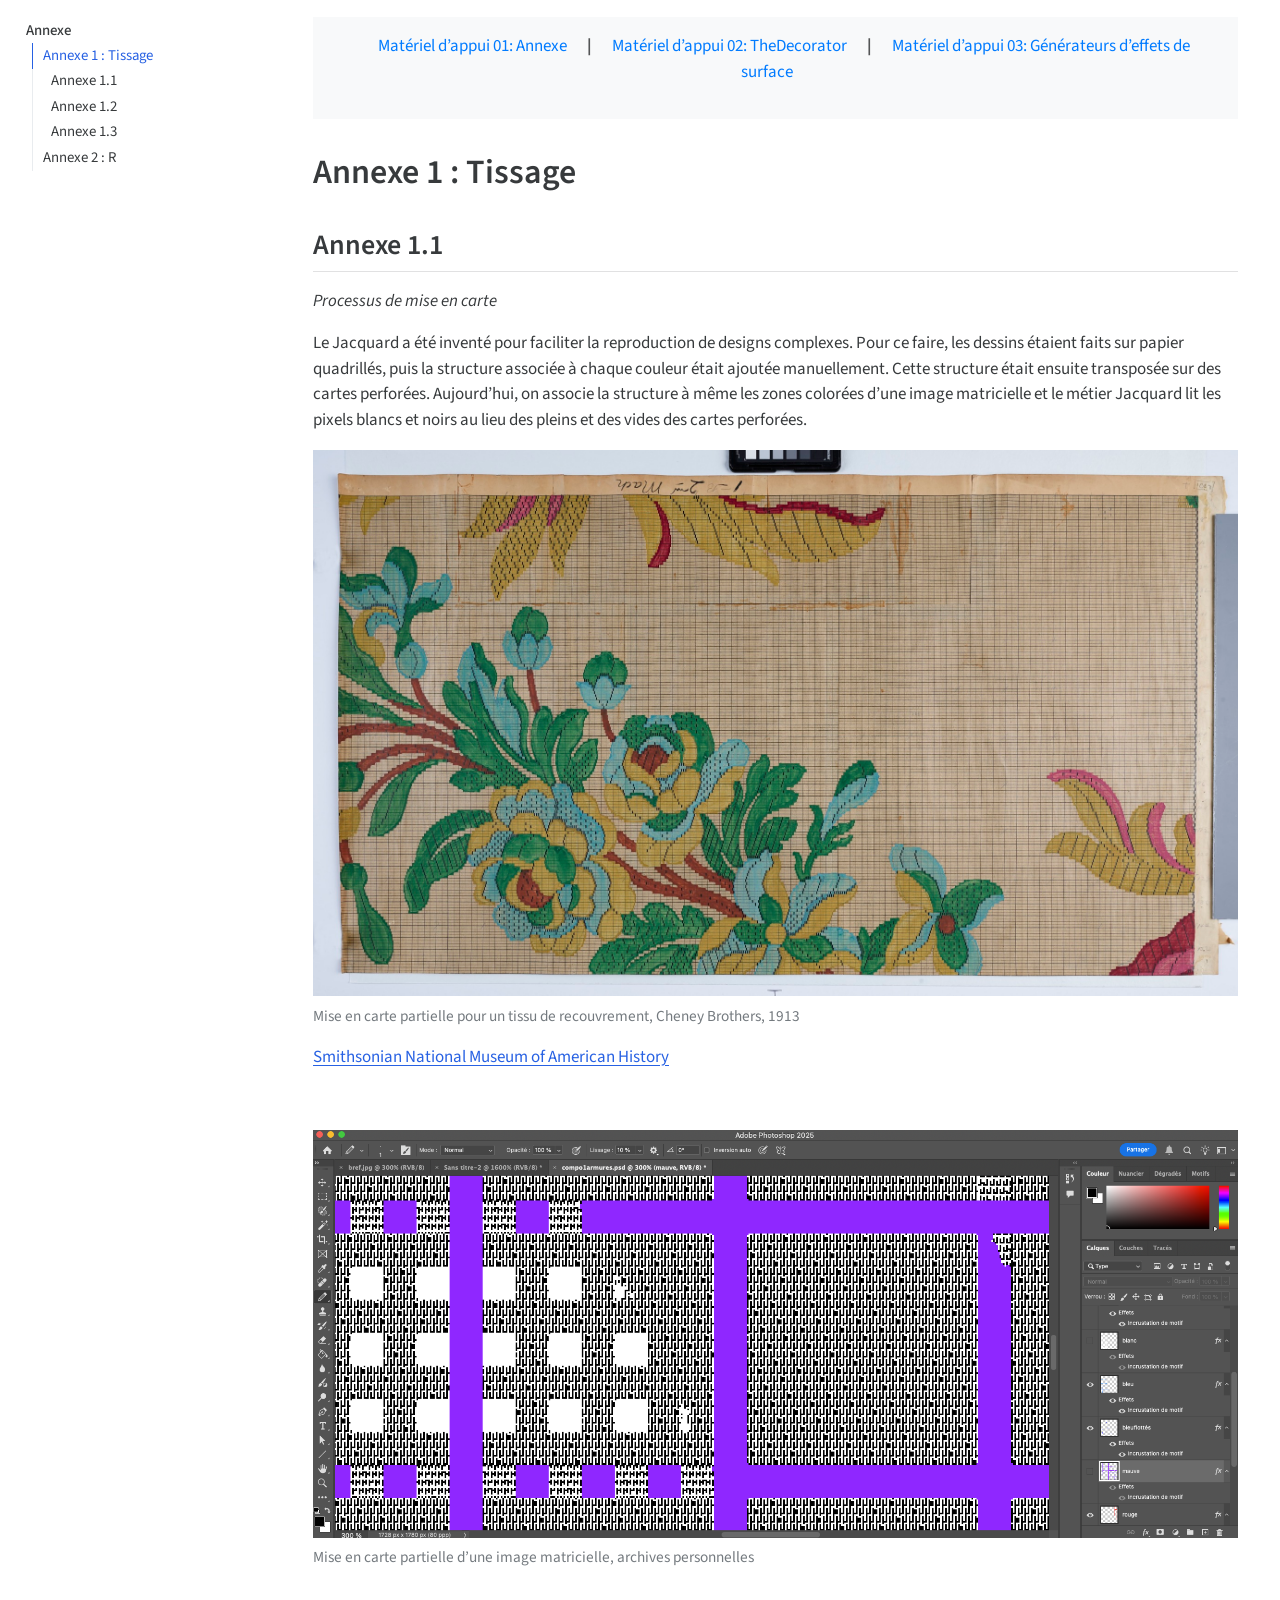
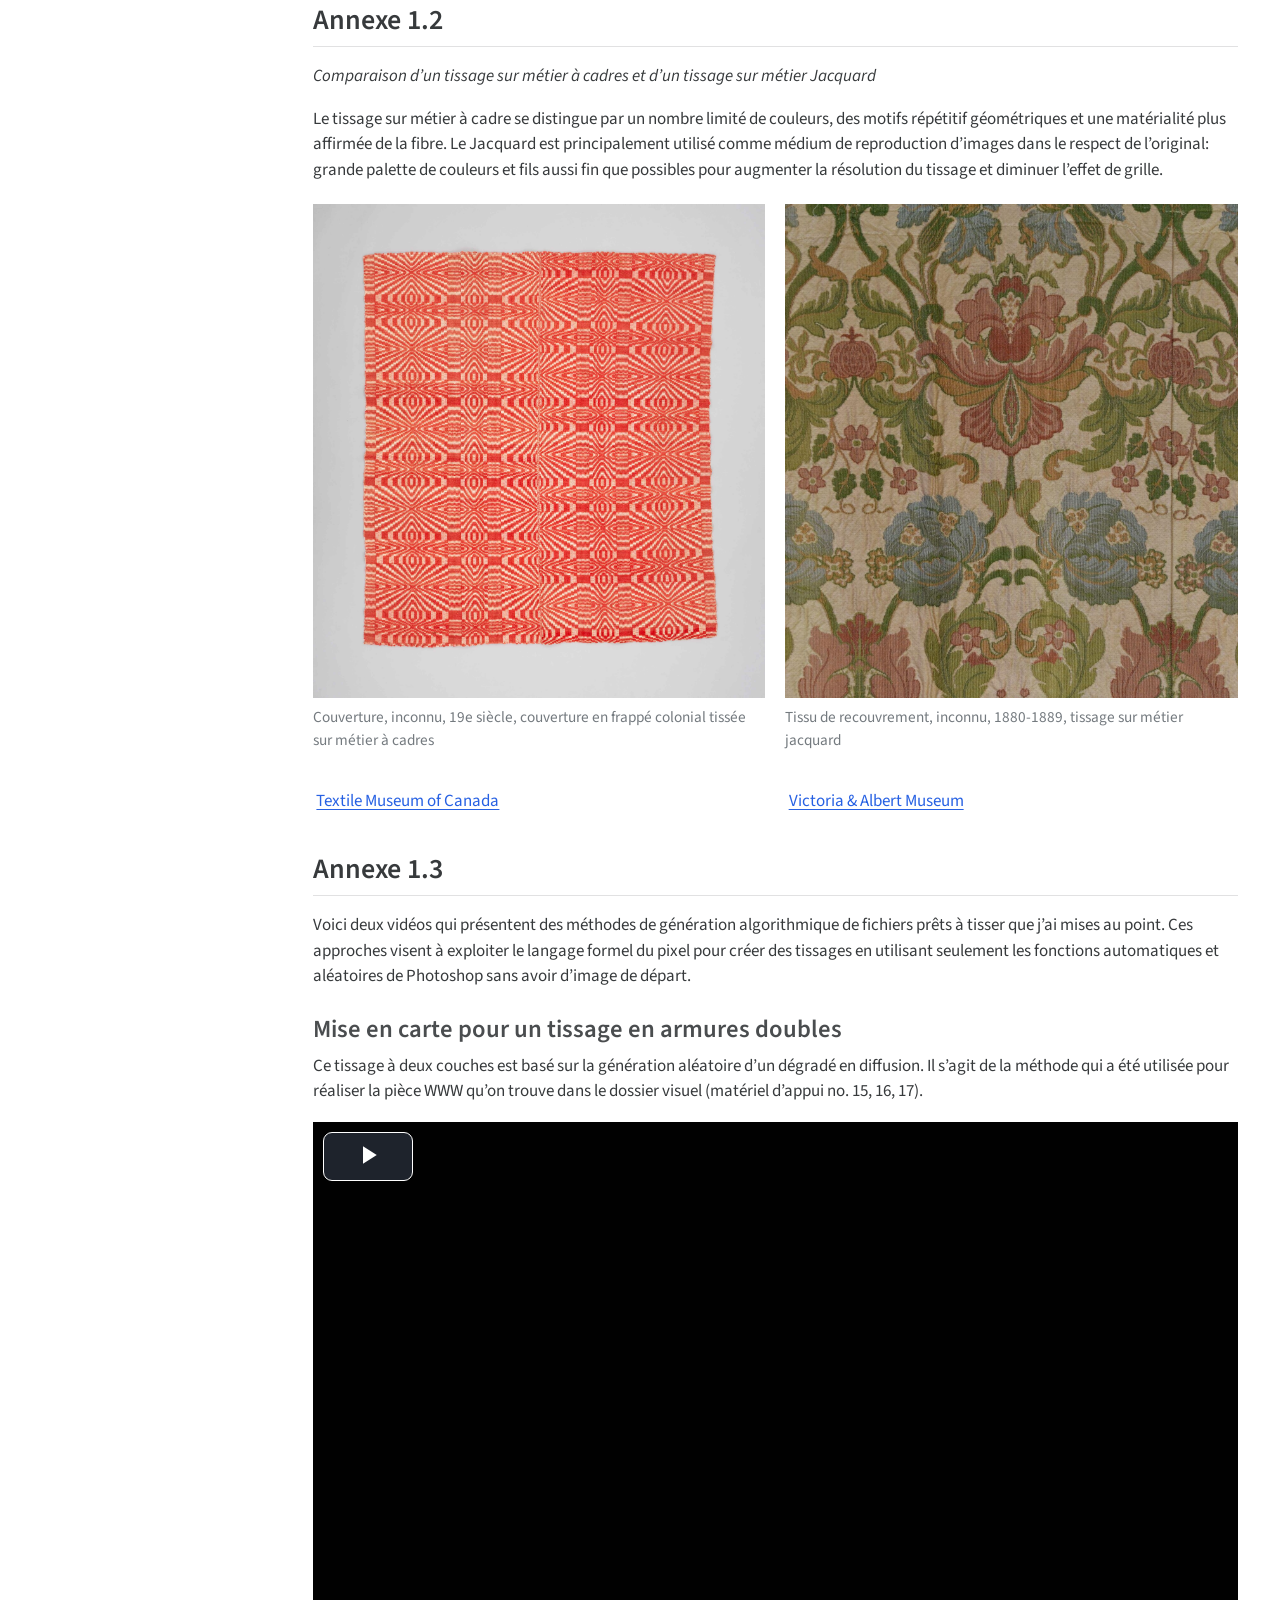
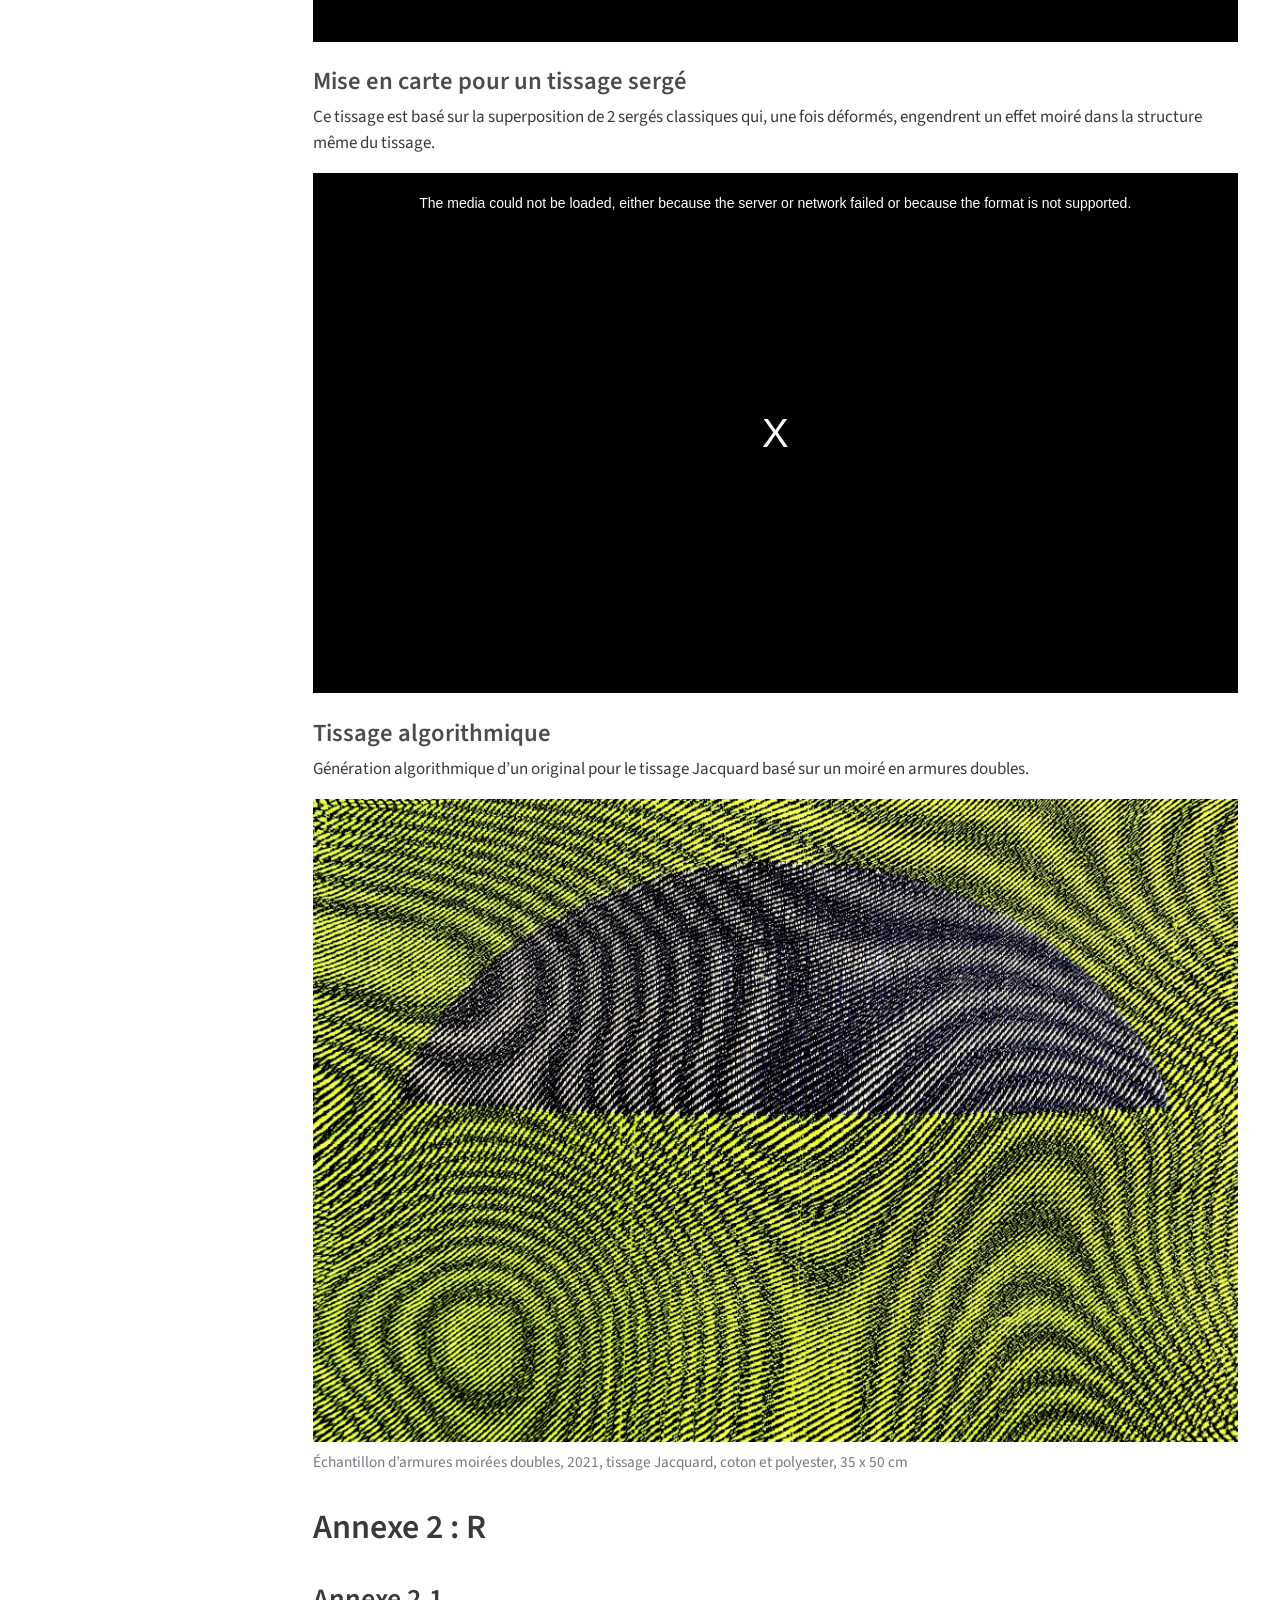
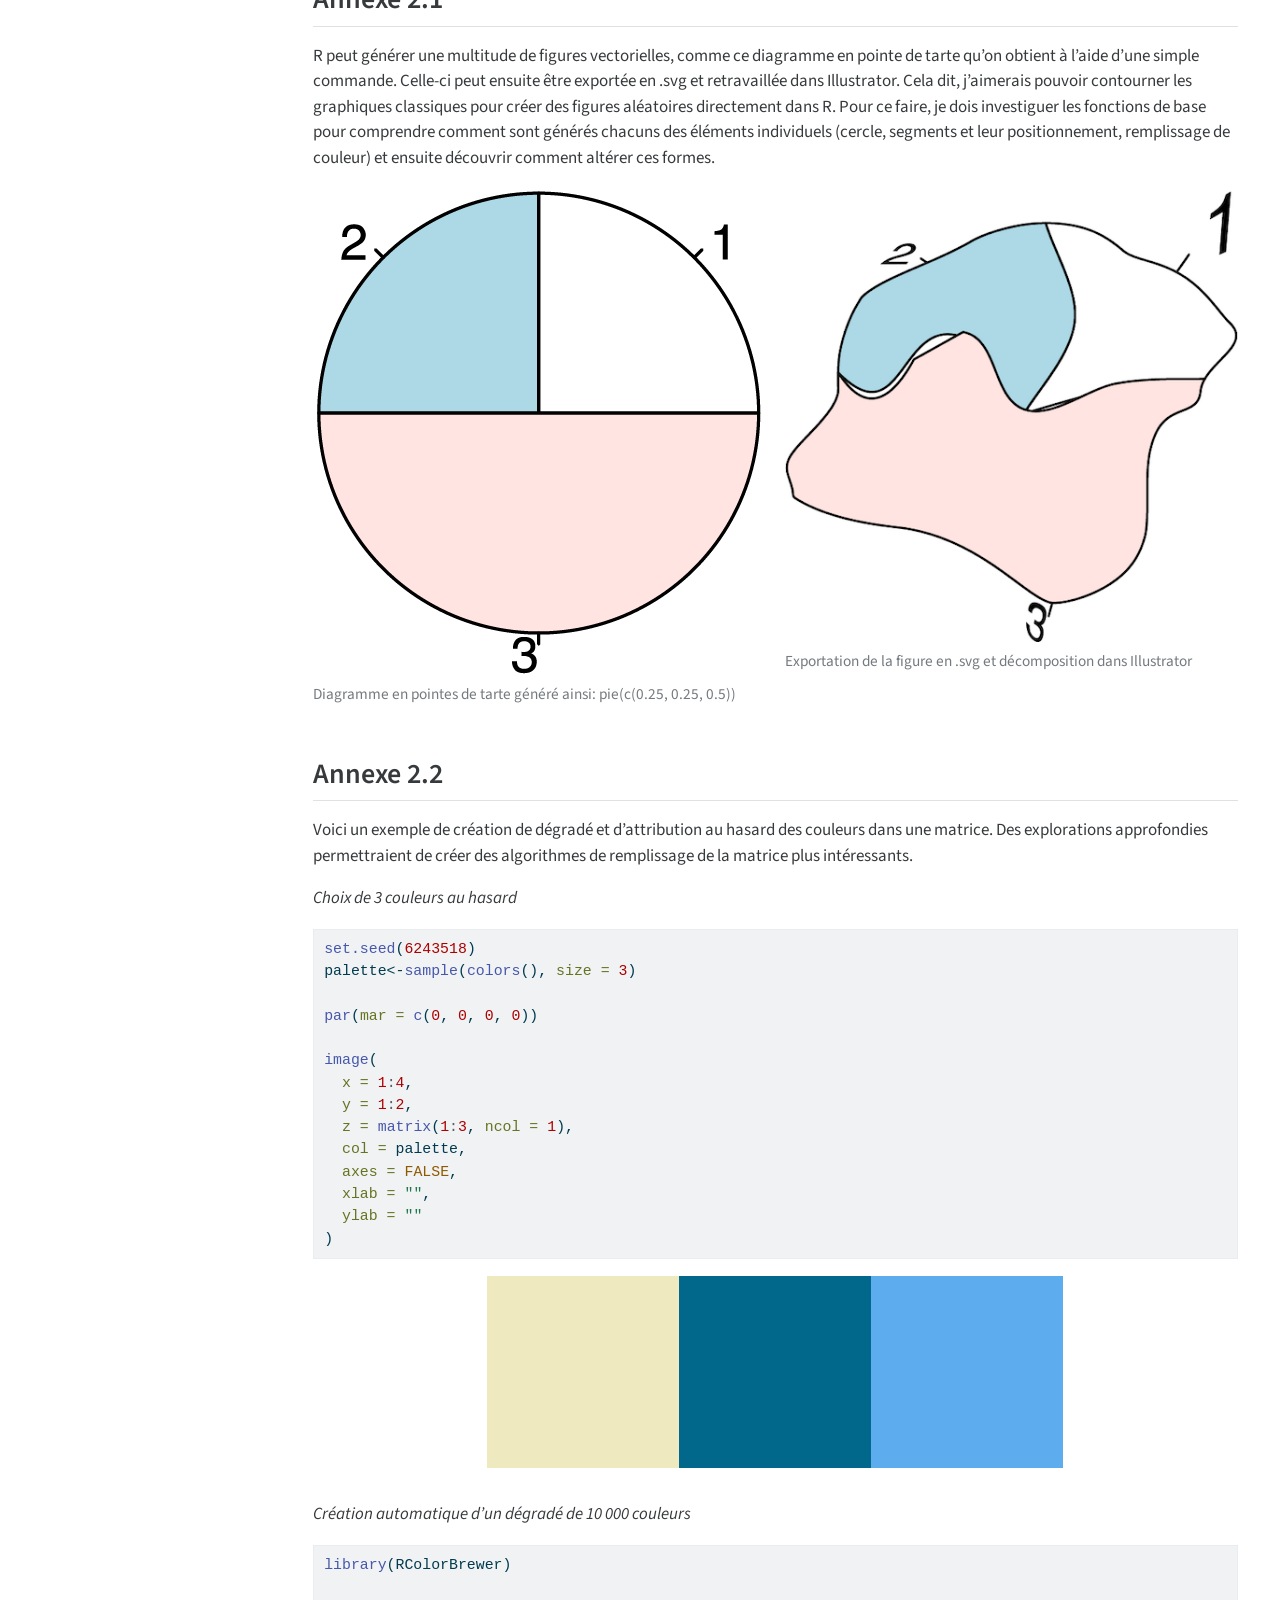
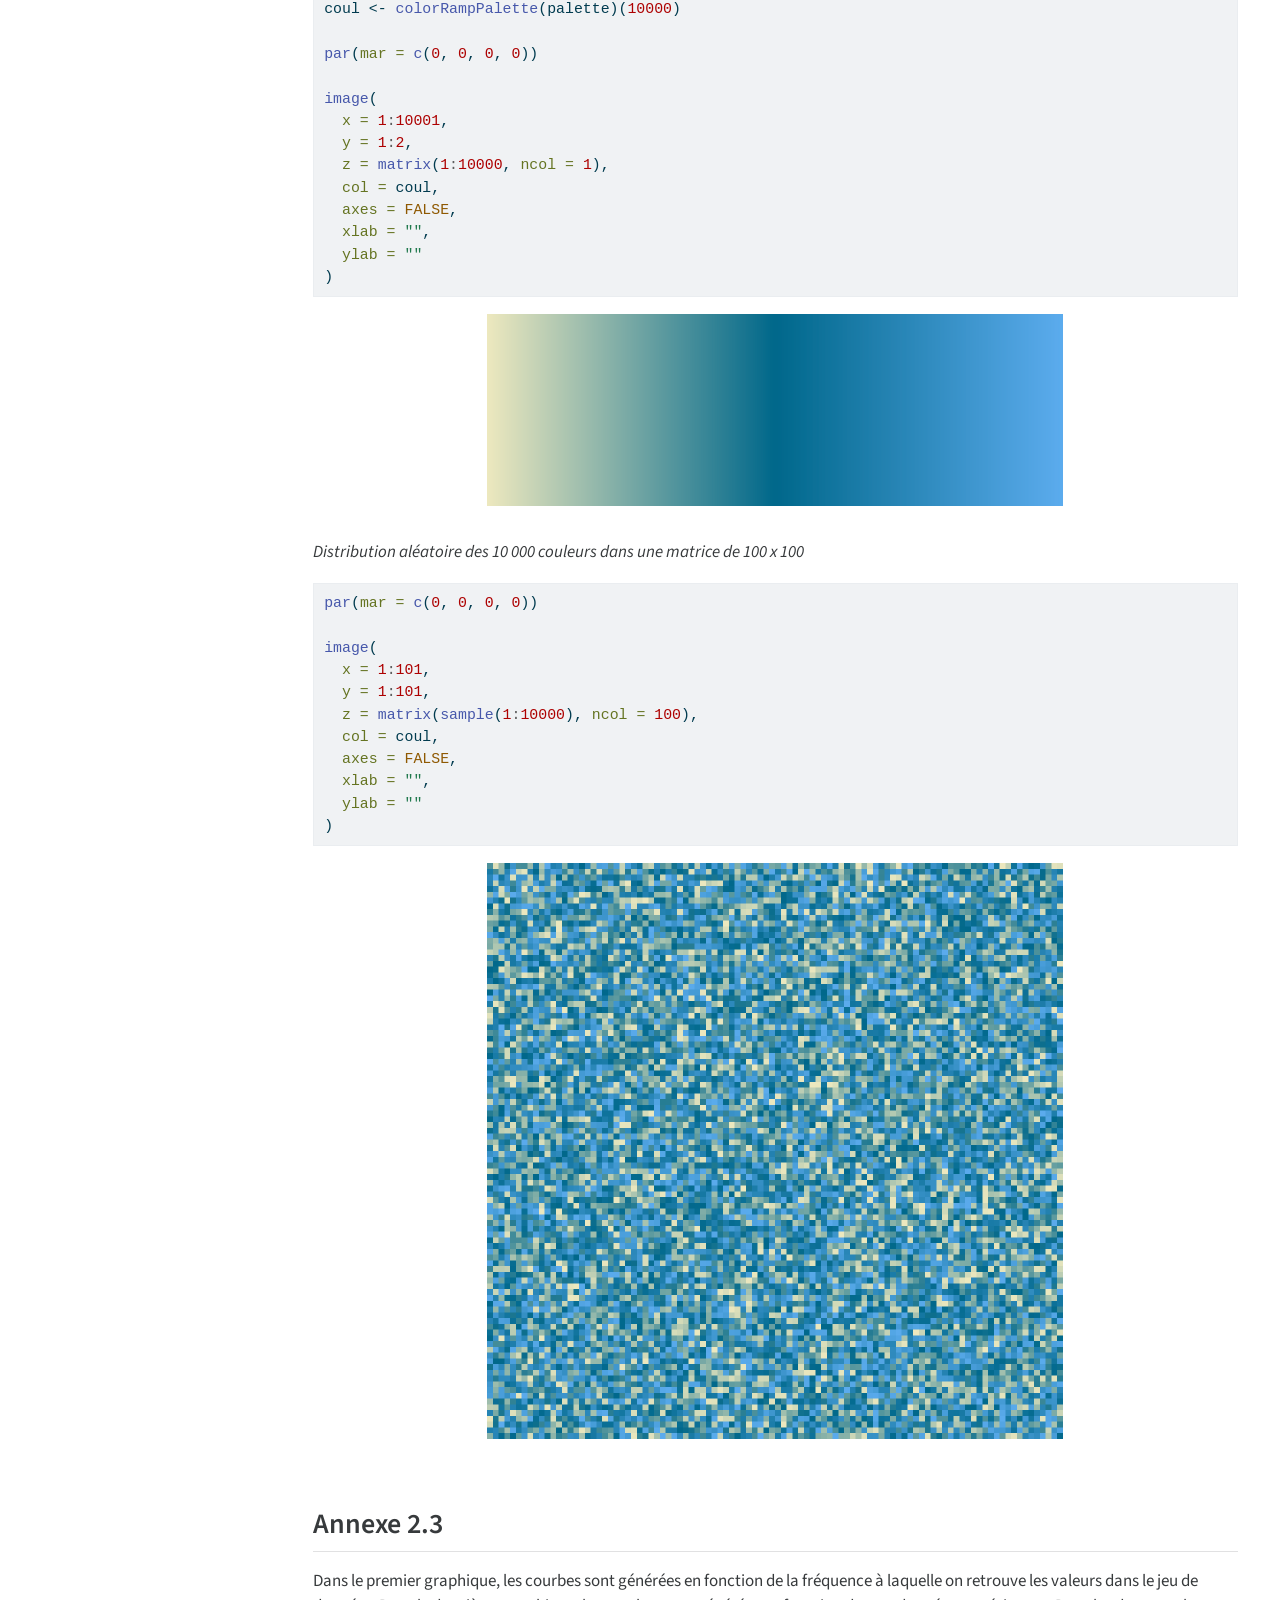
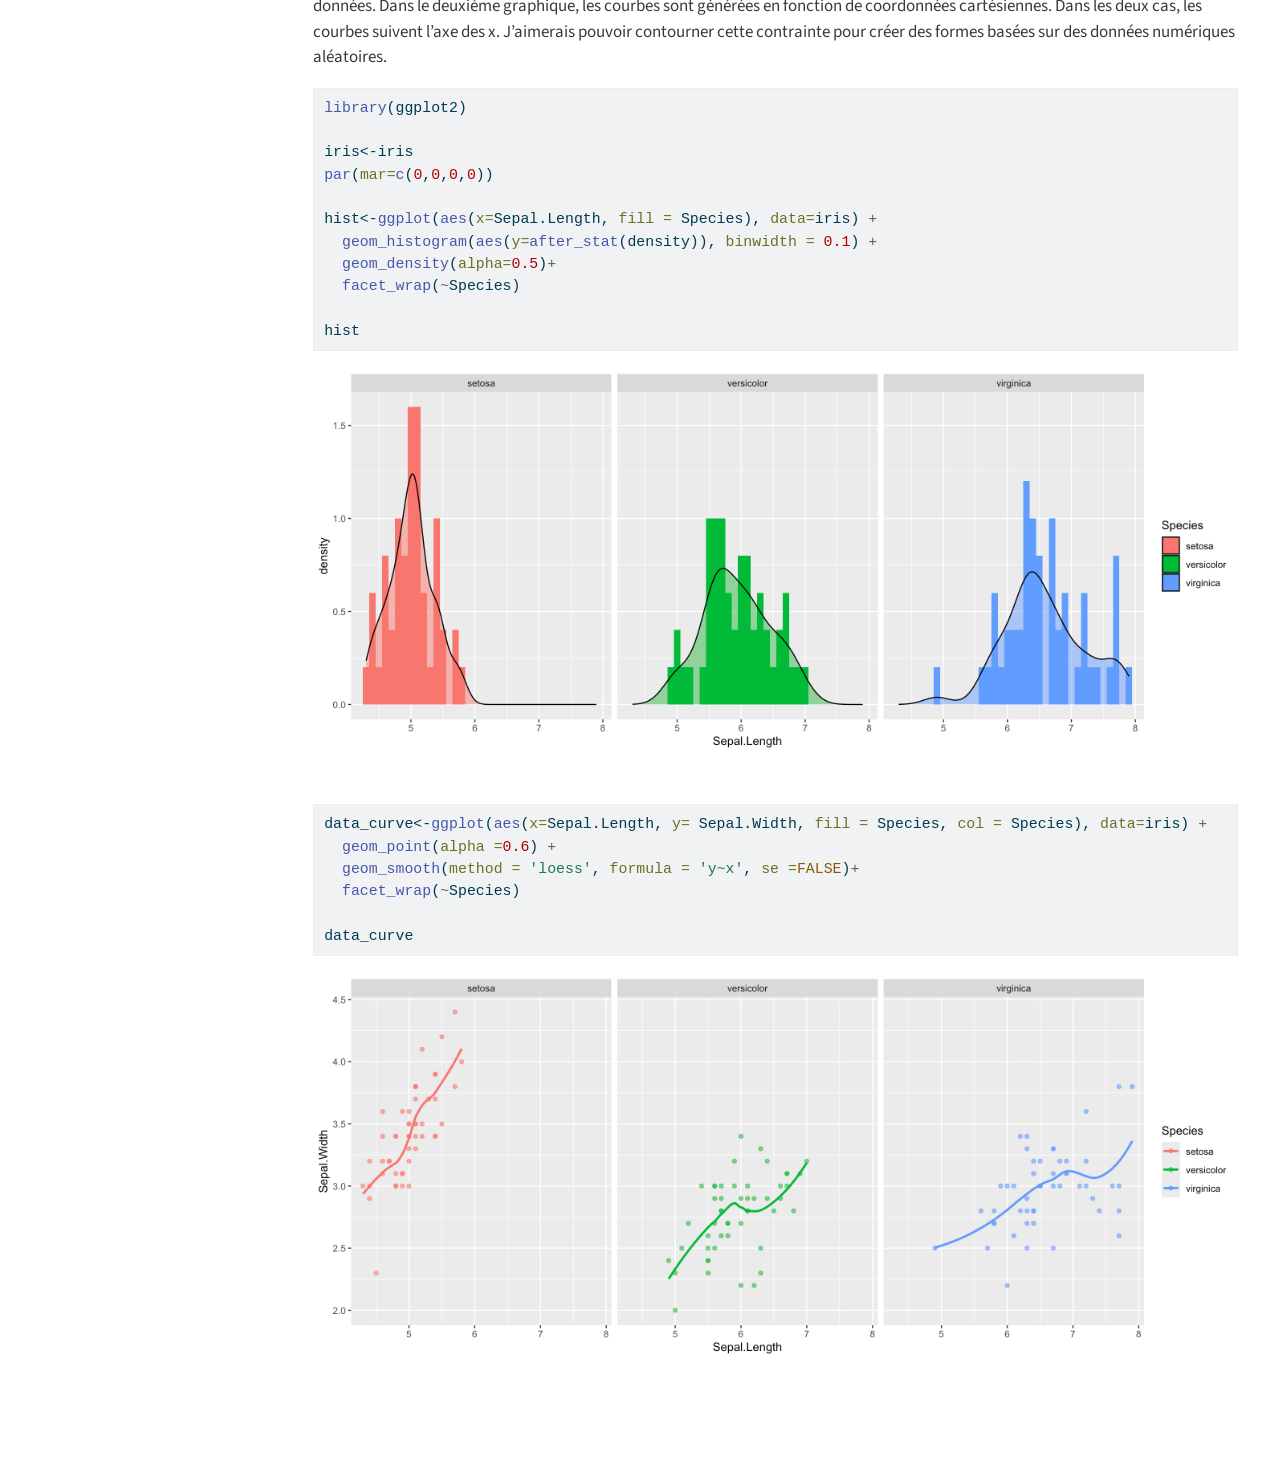
==== commit 4e094461: "sasadds" ====
--- a/index.html
+++ b/index.html
@@ -174,7 +174,7 @@
 <p>Voici deux vidéos qui présentent des méthodes de génération algorithmique de fichiers prêts à tisser que j’ai mises au point. Ces approches visent à exploiter le langage formel du pixel pour créer des tissages en utilisant seulement les fonctions automatiques et aléatoires de Photoshop sans avoir d’image de départ.</p>
 <section id="mise-en-carte-pour-un-tissage-en-armures-doubles" class="level3">
 <h3 class="anchored" data-anchor-id="mise-en-carte-pour-un-tissage-en-armures-doubles">Mise en carte pour un tissage en armures doubles</h3>
-<p>Ce tissage à deux couches est basé sur la génération aléatoire d’un dégradé en diffusion. Il s’agit de la méthode qui a été utilisée pour réaliser la pièce WWW qu’on trouve dans le matériel d’appui (matériel d’appui no. 15, 16, 17).</p>
+<p>Ce tissage à deux couches est basé sur la génération aléatoire d’un dégradé en diffusion. Il s’agit de la méthode qui a été utilisée pour réaliser la pièce WWW qu’on trouve dans le dossier visuel (matériel d’appui no. 15, 16, 17).</p>
 <div class="quarto-video"><video id="video_shortcode_videojs_video1" class="video-js vjs-default-skin vjs-fluid" controls="" preload="auto" data-setup="{}" title=""><source src="data/bref_algo1.mp4"></video></div>
 </section>
 <section id="mise-en-carte-pour-un-tissage-sergé" class="level3">
